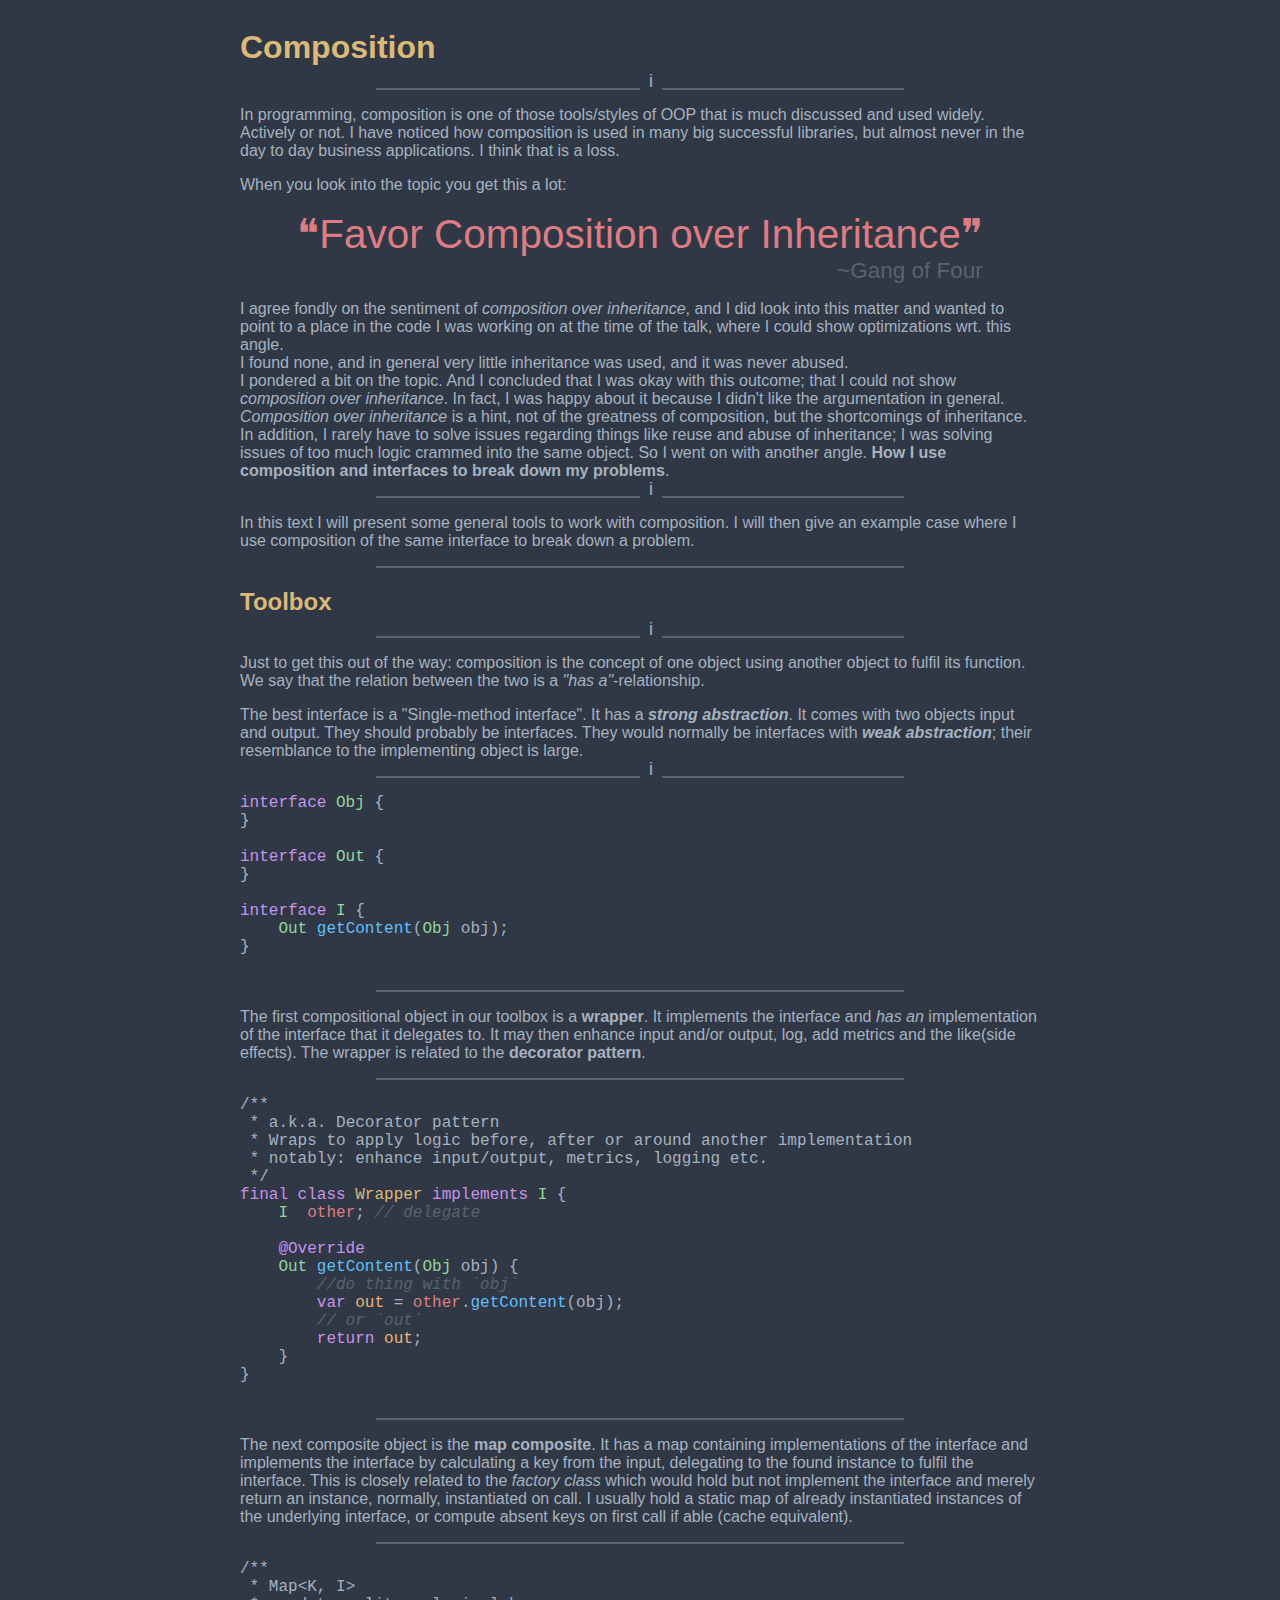
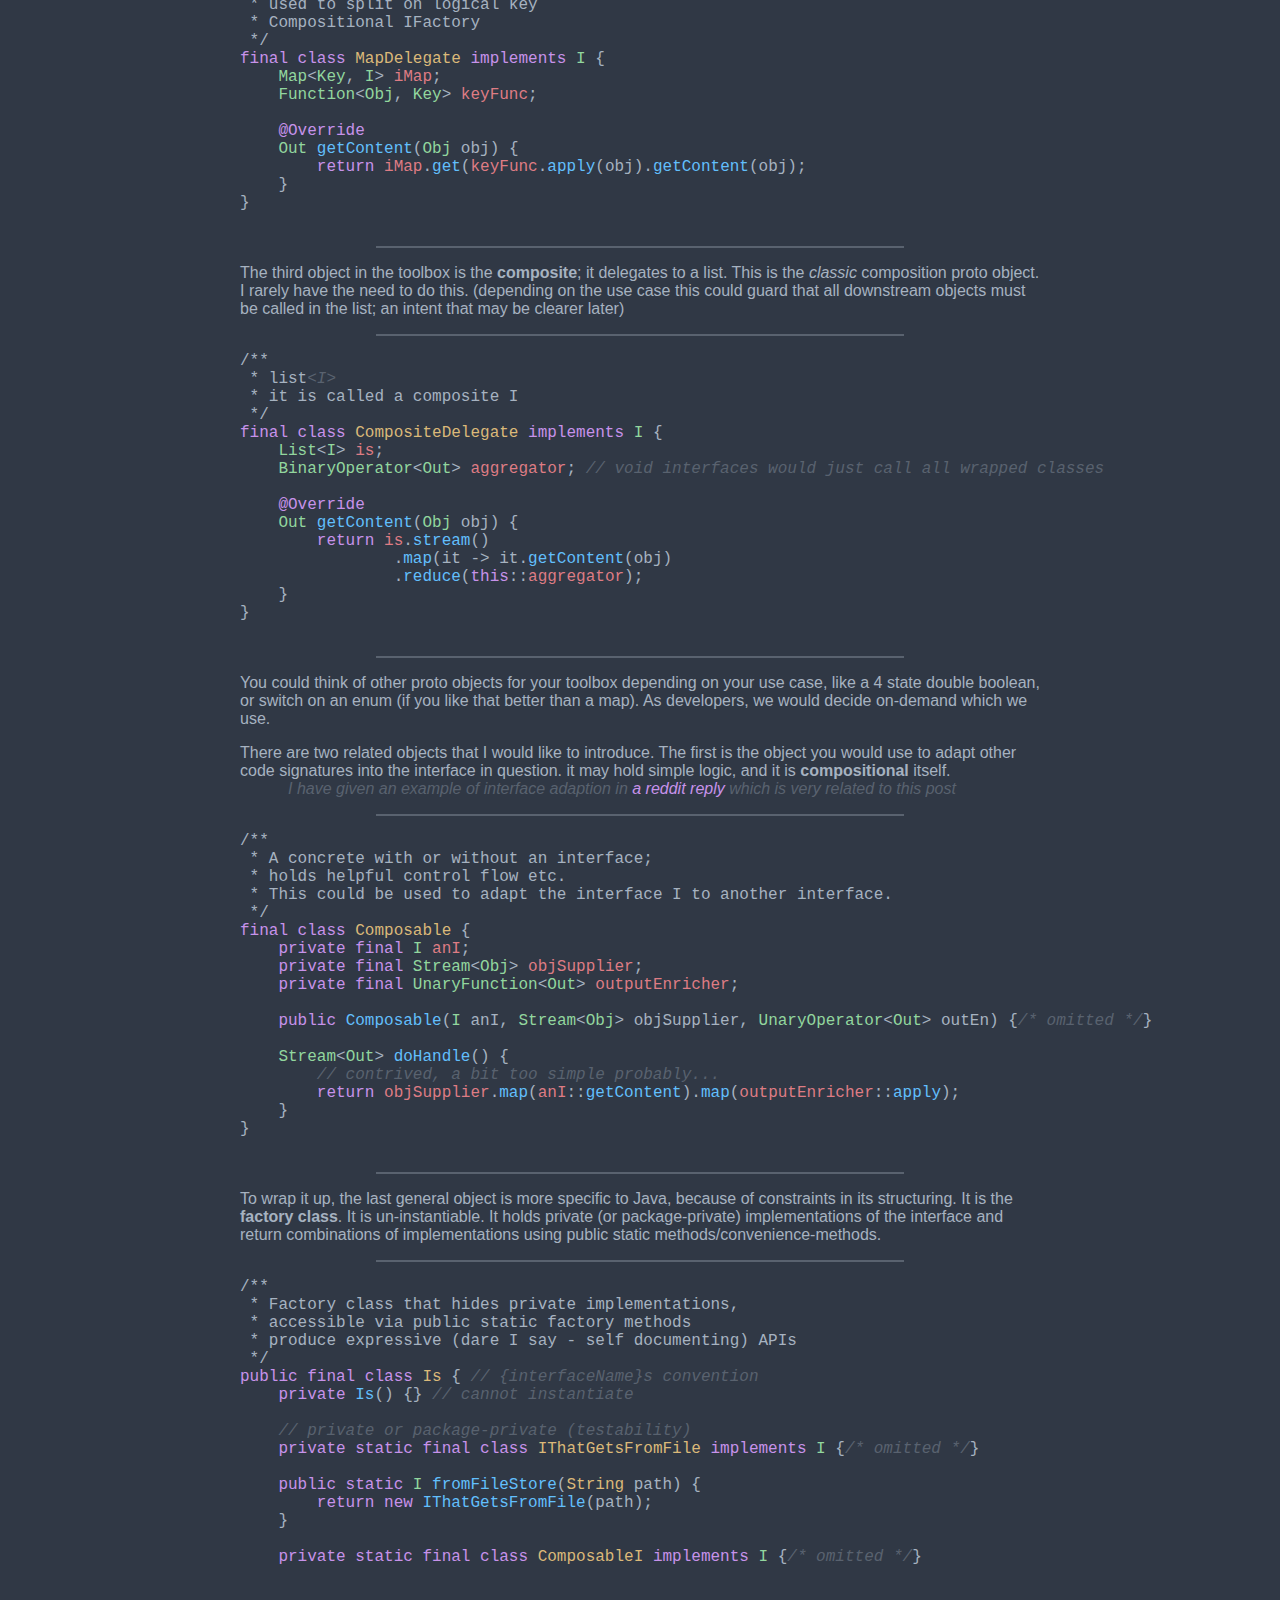
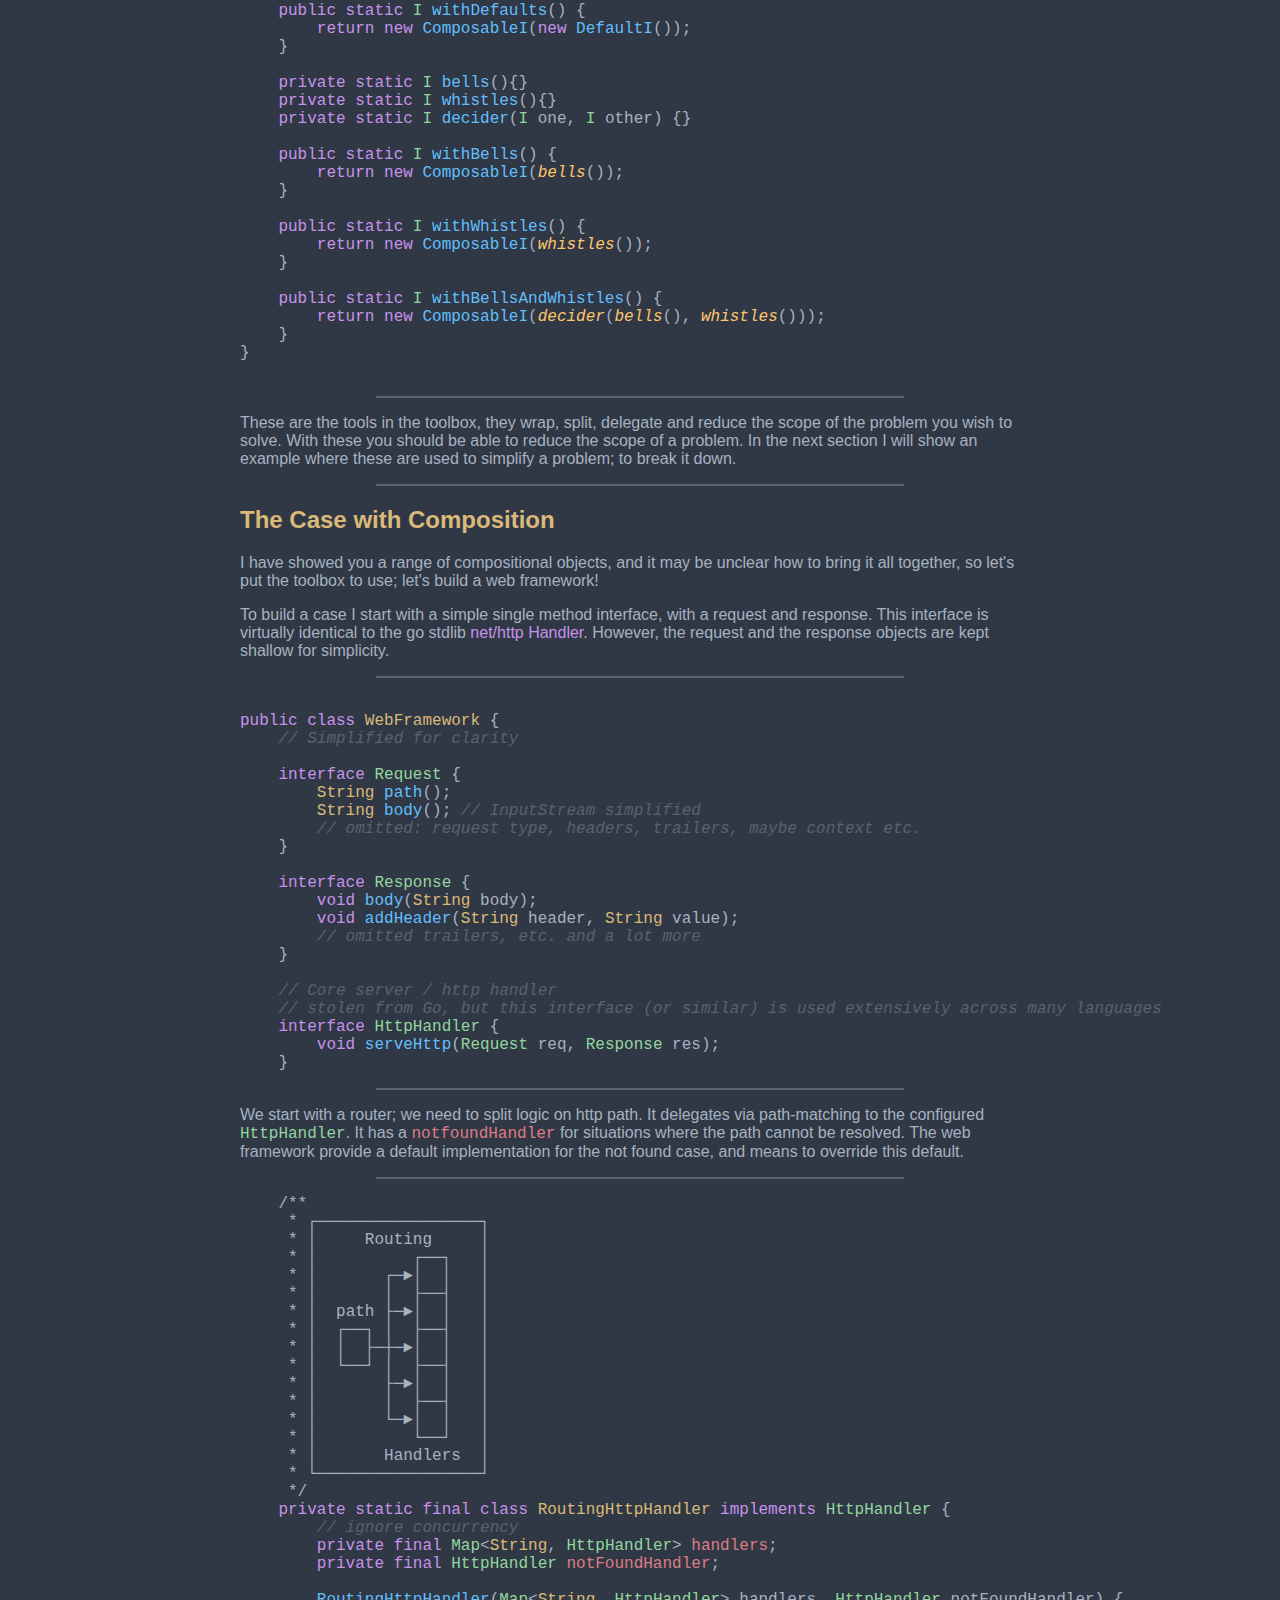
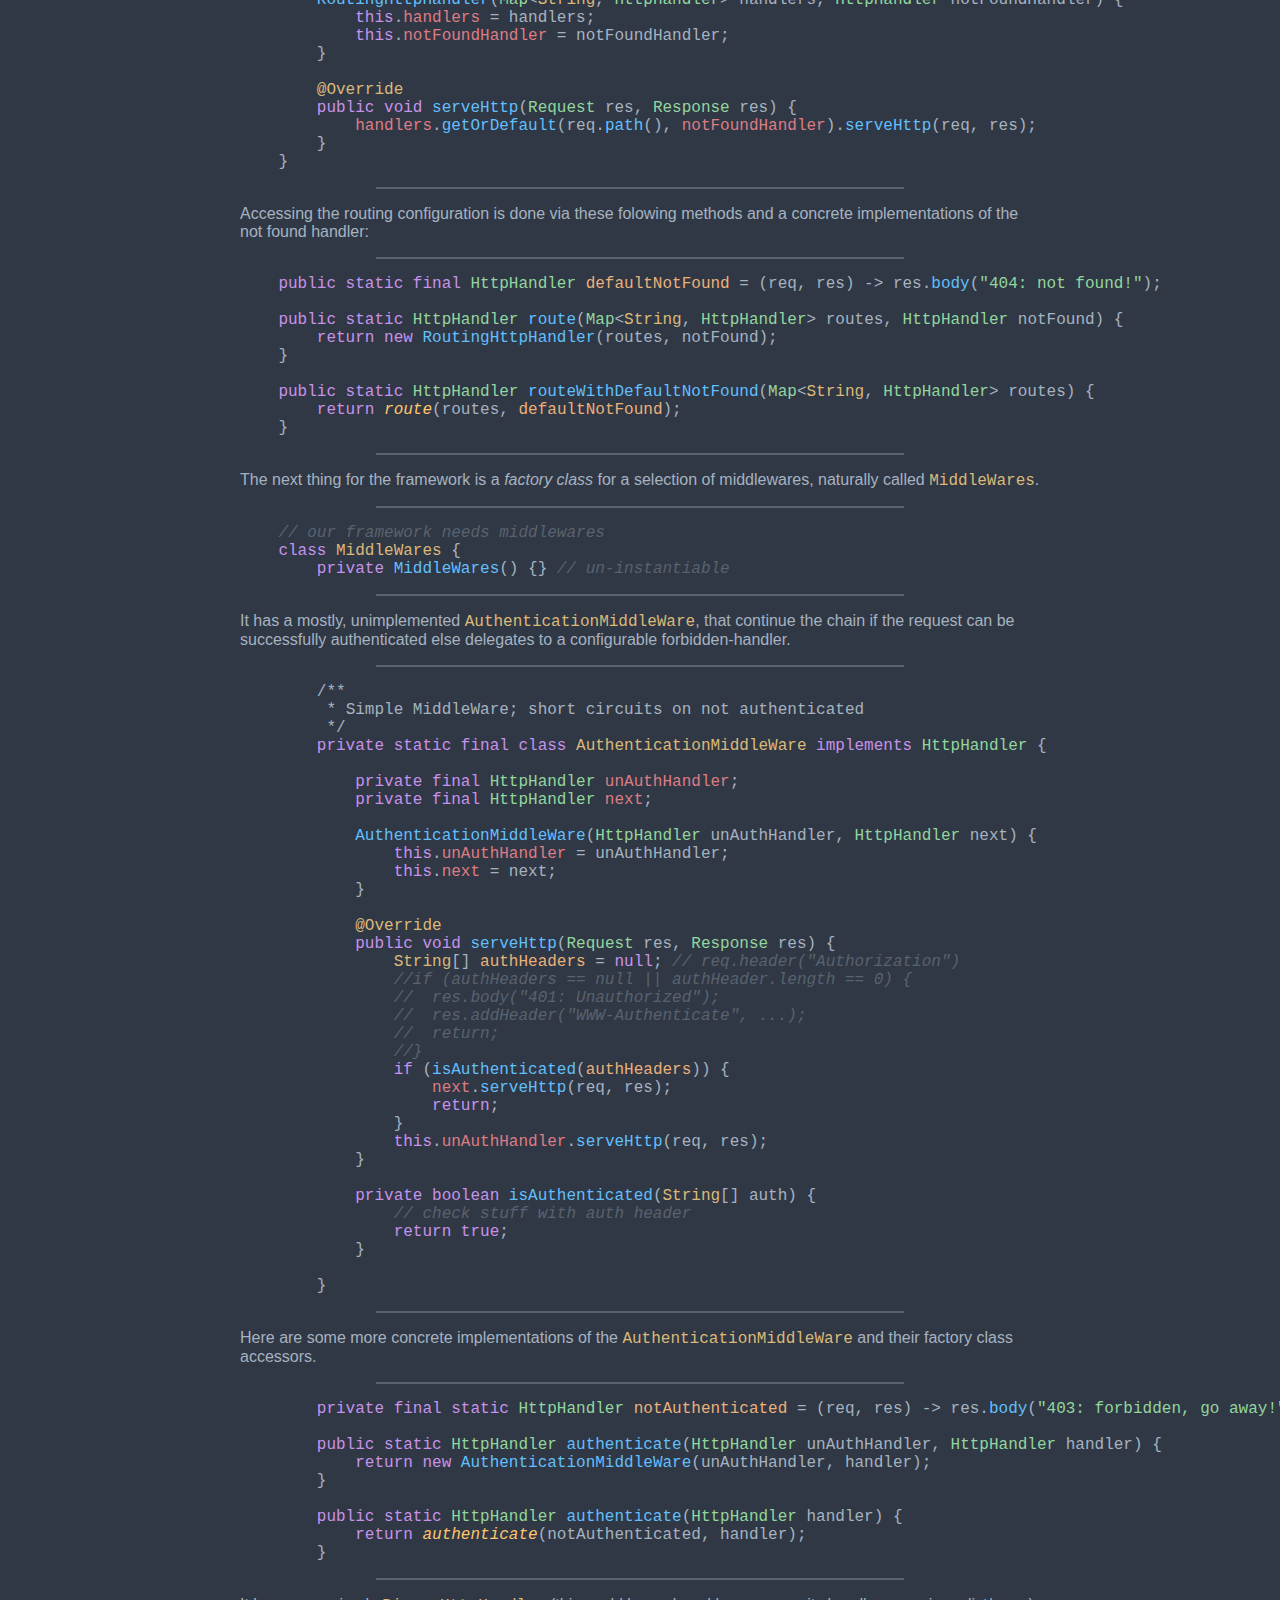
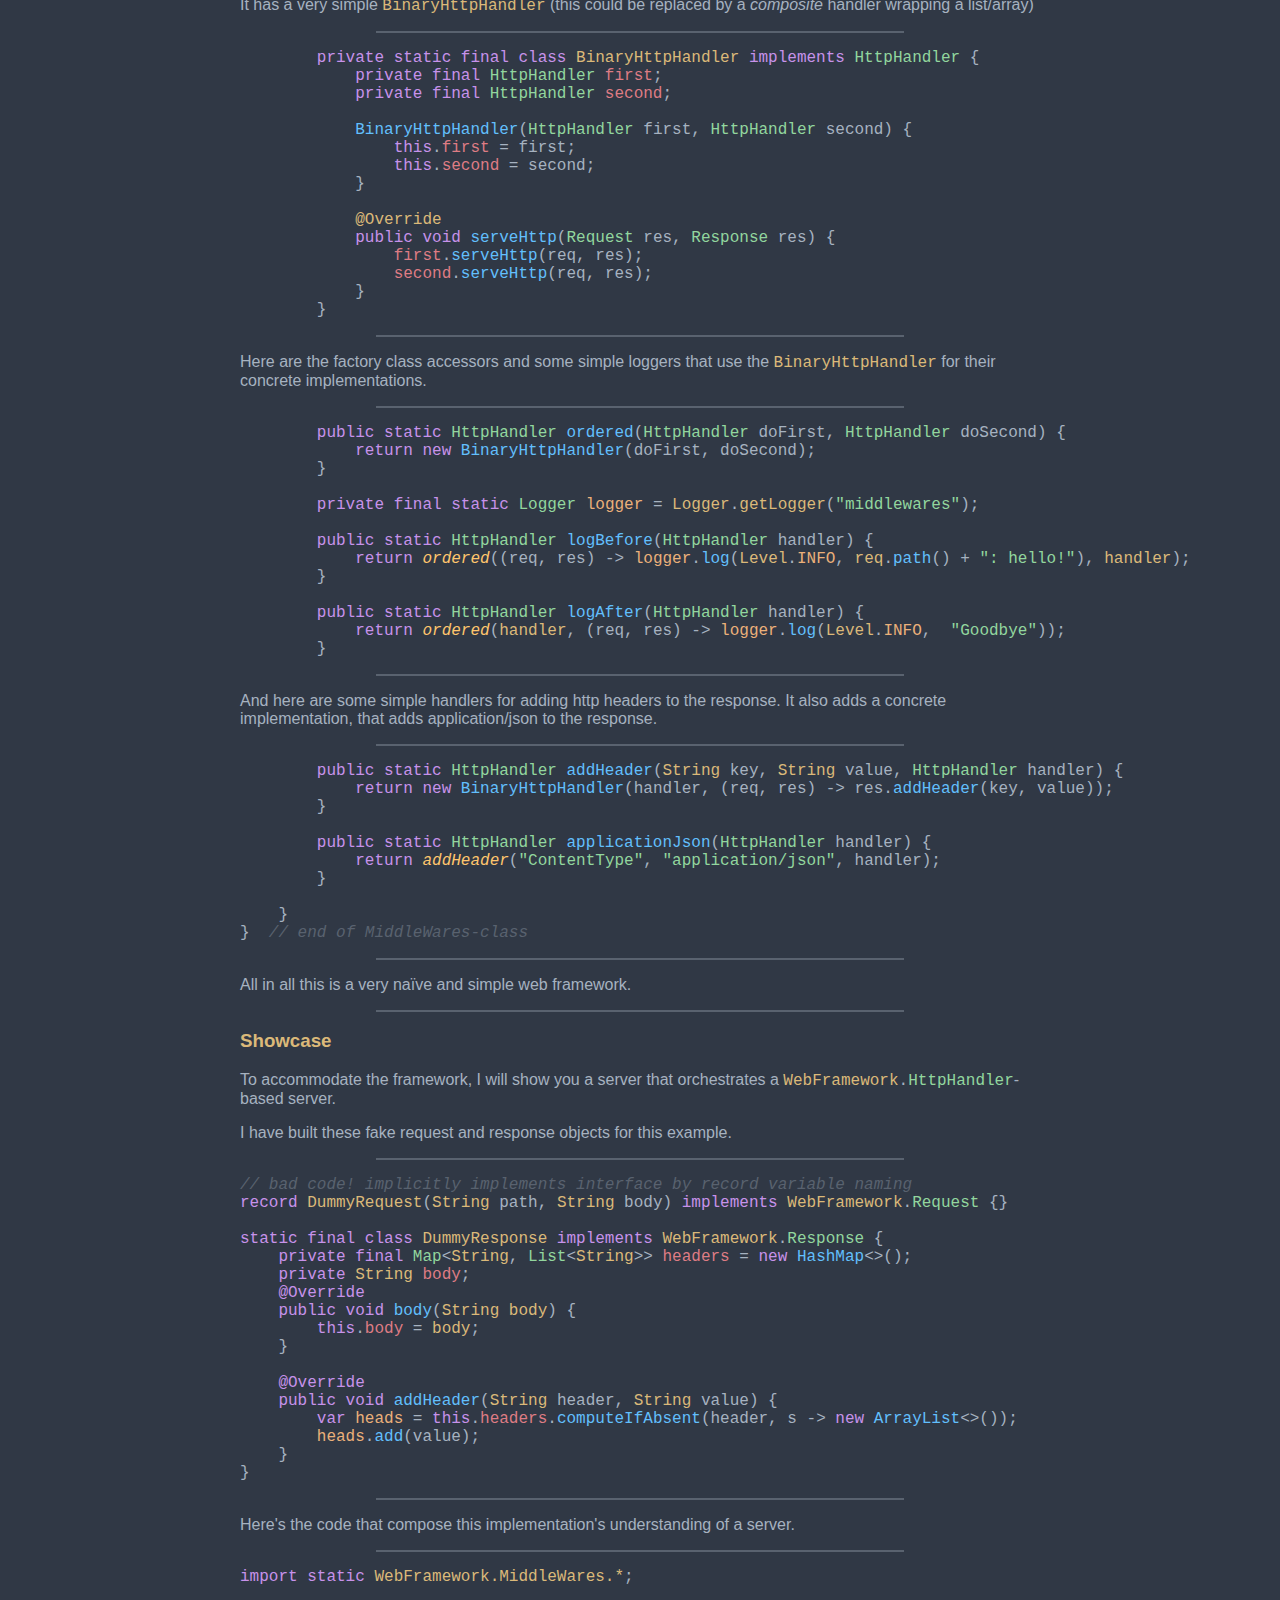
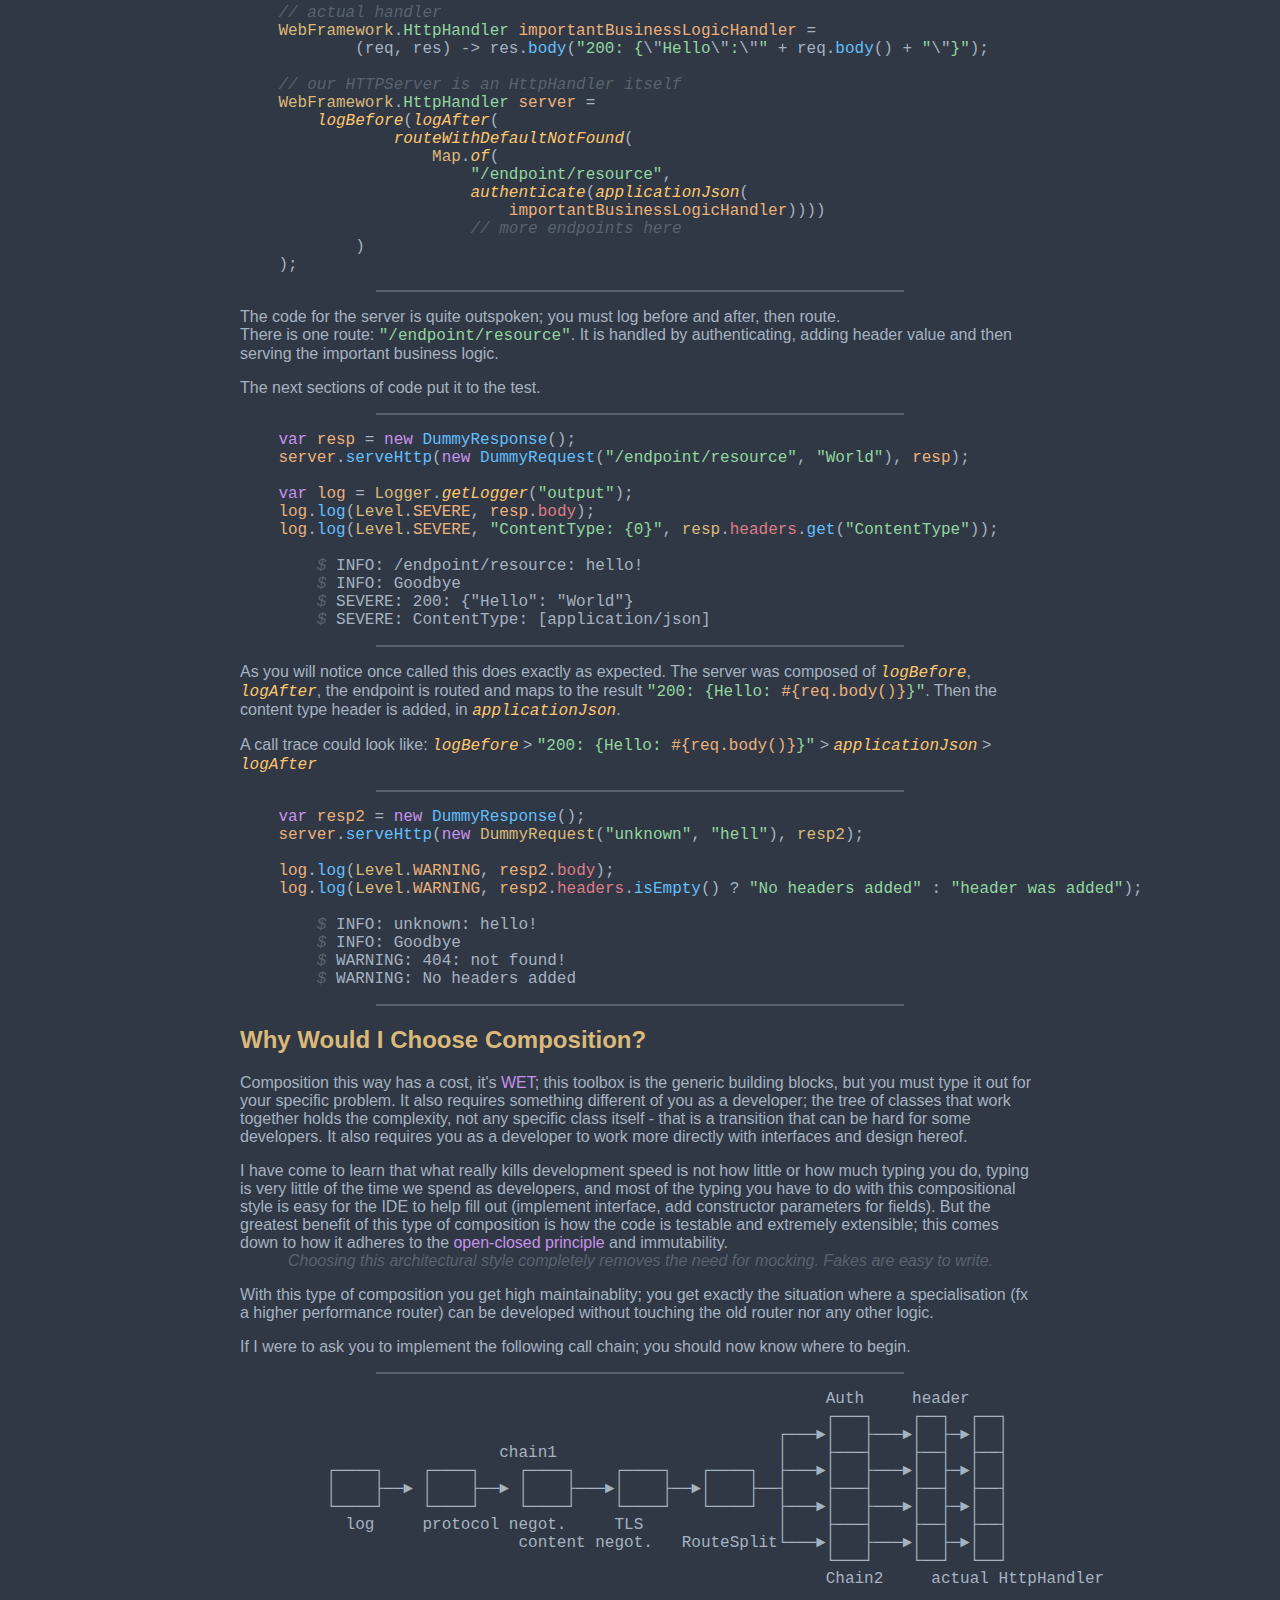
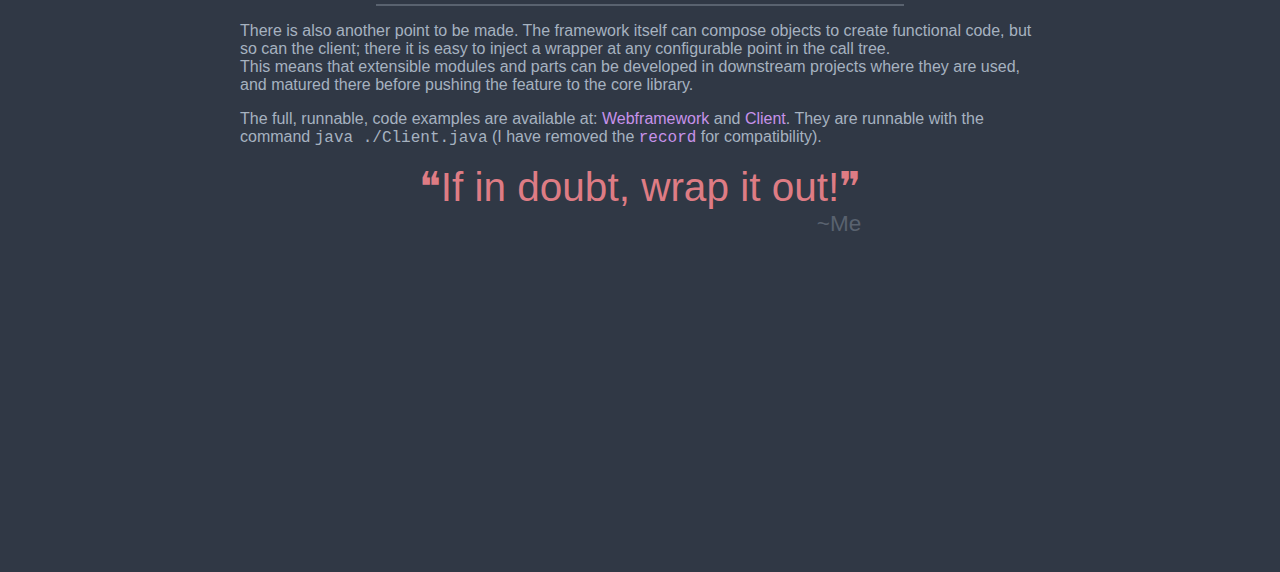
==== composition/index.html @ 66c1a2eb "relative text size" ====
<!DOCTYPE html>
<html lang="en">
<head>
<title>Composition</title>
<meta http-equiv="Content-Type" content="text/html; charset=utf-8">
<style>
    :root {
        --keyword: #c792ea;
        --class: #dbb979;
        --interface: #92d69e;
        --method: #62BFFC;
        --instance: #DE7C84;
        --final-static: #EBB07A;
        --static-method: #ffc66d;
        --comment: #59626f;
        --string: #92d69e;
        --background: #303845;
        --text-default-color: #a6b2c0;
    }
    * {
        color: var(--text-default-color);
        font-family: "Gill Sans MT", Calibri, sans-serif;
    }
    pre, pre > *, span.code, span.code > * {
        font-family: ui-monospace, monospace, "Courier New";
    }
    a {
        color: var(--keyword);
        text-decoration: none;
    }
    .keyword { color: var(--keyword) }
    .class { color: var(--class) }
    .interface { color: var(--interface) }
    .meth { color: var(--method) }
    .instance { color: var(--instance) }
    .final-static { color: var(--final-static) }
    .stat-meth { color: var(--static-method); font-style: italic }
    .comment { 
        color: var(--comment); 
        font-style: italic 
    }
    .string { color: var(--string) }
    body {
        background-color: var(--background);
        display: flex;
        flex-direction: column;
    }
    article {
        max-width: 100vw;
        align-self: center;
    }
    @media (min-device-width: 600px) {
        article {
            max-width: 50rem;
        }
    }
    hr {
        width: 66%;
        border: none;
        border-top: 2px solid var(--comment)
    }
    h1, h2, h3, h4 {
        color: var(--class);
    }
    .indent {
        margin-left: 3rem;
    }
    .quote {
        display: flex;
        flex-direction: column;
    }
    .quote > div {
        display: flex;
        flex-direction: column;
        align-self: center;
    }
    .quote > div > * {
        color: var(--instance);
        text-align: right;
    }
    .quote > div  > span:first-child {
        font-size: 4.5vh;
    }
    .quote > div > span:first-child:before {
        content: '❝';
    }
    .quote > div > span:first-child::after {
        content: "❞";
    }
    .quote > div > span:last-child:before { content: "~"}
    .quote > div > span:last-child {
        color: var(--comment);
        font-size: 2.5vh;
    }

    .toggletip {
        position: relative;
    }

    .toggletip > hr:after {
        content: "i";
        color: var(--text-default-color);
        background: var(--background);
        font-size: large;
        padding: 0 1vh;
        position: absolute;
        top: min(-1.4vh, -1.3vw);
    }
    .toggletip > hr {
        overflow: visible;
        text-align: center;
    }
    .toggletip > span {
        display: none;
        background-color: var(--text-default-color);
        font-size: max(2vh, 2vw);
        color: var(--background);
        border: 2px solid var(--background);
    }
    .toggletip > hr:focus + span,
    .toggletip > hr:hover + span {
        display: block;
        position: absolute;
    }


</style>
</head>
<body>

<article>

    <section>
        <h1>Composition</h1>
        <div class="toggletip">
            <hr>
            <span>This text is an adaptation of a 30min talk on the subject. <br>
                The topic can slightly advanced for junior developers.</span>
        </div>
        <p>
            In programming,  composition is one of those tools/styles of OOP that is much discussed and used widely. Actively or not. I have noticed how composition is used in many big successful libraries, but almost never in the day to day business applications. I think that is a loss.
        </p>
        <p>
            When you look into the topic you get this a lot:
        </p>
        <div class="quote">
            <div>
                <span>Favor Composition over Inheritance</span>
                <span>Gang of Four</span>
            </div>
        </div>

        <p>
            I agree fondly on the sentiment of <em>composition over inheritance</em>, and I did look into this matter and wanted to point to a place in the code I was working on at the time of the talk, where I could show optimizations wrt. this angle.
            <br>
            I found none, and in general very little inheritance was used, and it was never abused.
            <br>
            I pondered a bit on the topic. And I concluded that I was okay with this outcome; that I could not show <em>composition over inheritance</em>. In fact, I was happy about it because I didn't like the argumentation in general. <em>Composition over inheritance</em> is a hint, not of the greatness of composition, but the shortcomings of inheritance. In addition, I rarely have to solve issues regarding things like reuse and abuse of inheritance; I was solving issues of too much logic crammed into the same object. So I went on with another angle. <strong>How I use composition and interfaces to break down my problems</strong>.
        </p>
        <div class="toggletip">
            <hr>
            <span>
                I did observe a place where composition should have been used.
                <br>
                Fortunately the writers had done the second worst thing: copy-pasted code; second to inheritance
                <br>
                while harder to refactor it's easier to maintain.
            </span>
        </div>
        <p>
            In this text I will present some general tools to work with composition. I will then give an example case where I use composition of the same interface to break down a problem.
        </p>
    </section>
    <hr>
    <section>
        <h2>Toolbox</h2>
        <div class="toggletip">
            <hr>
            <span>You can glance through this section and come back to the concepts, for reference, later</span>
        </div>
        <p>
            Just to get this out of the way: composition is the concept of one object using another object to fulfil its function. We say that the relation between the two is a <em>"has a"</em>-relationship.
        </p>
        <p>
            The best interface is a "Single-method interface". It has a <strong><em>strong abstraction</em></strong>. It comes with two objects input and output. They should probably be interfaces. They would normally be interfaces with <strong><em>weak abstraction</em></strong>; their resemblance to the implementing object is large.
        </p>
    </section>
    <div class="toggletip">
        <hr>
        <span>
            This statement is especially true for Java as single method interfaces can be anonymously be implemented as any object that follow the correct signature.
            <br>
            In fact, the Go superpower; of interfaces being implemented once an object has its containing methods is exactly this - in Java only for single method interfaces.
            <br>
            ie. "My Code" implements "your" single-method interfaces without me knowing it!
        </span>
    </div>
    <section>
        <pre>
<span class="keyword">interface </span><span class="interface">Obj </span>{
}

<span class="keyword">interface </span><span class="interface">Out </span>{
}

<span class="keyword">interface </span><span class="interface">I </span>{
    <span class="interface">Out</span> <span class="meth">getContent</span>(<span class="interface">Obj</span> obj);
}
        </pre>
    </section>
    <hr>
    <section>
        <p>
            The first compositional object in our toolbox is a <strong>wrapper</strong>. It implements the interface and <em>has an</em> implementation of the interface that it delegates to. It may then enhance input and/or output, log, add metrics and the like(side effects). The wrapper is related to the <strong>decorator pattern</strong>.
        </p>
    </section>
    <hr>
    <section>
        <pre>
<span class="block-comment">/**</span>
 <span class="block-comment">* a.k.a. Decorator pattern</span>
 <span class="block-comment">* Wraps to apply logic before, after or around another implementation</span>
 <span class="block-comment">* notably: enhance input/output, metrics, logging etc.</span>
 <span class="block-comment">*/</span>
<span class="keyword">final class </span><span class="class">Wrapper </span><span class="keyword">implements </span><span class="interface">I </span>{
    <span class="interface">I </span> <span class="instance">other</span>; <span class="comment">// delegate </span>

    <span class="keyword">@Override</span>
    <span class="interface">Out</span> <span class="meth">getContent</span>(<span class="interface">Obj</span> obj) {
        <span class="comment">//do thing with `obj`</span>
        <span class="keyword">var</span> <span class="final-static">out</span> = <span class="instance">other</span>.<span class="meth">getContent</span>(obj);
        <span class="comment">// or `out`</span>
        <span class="keyword">return </span><span class="final-static">out</span>;
    }
}
        </pre>
    </section>
    <hr>
    <section>
        <p>
            The next composite object is the <strong>map composite</strong>. It has a map containing implementations of the interface and implements the interface by calculating a key from the input, delegating to the found instance to fulfil the interface. This is closely  related to the <em>factory class</em> which would hold but not implement the interface and merely return an instance, normally, instantiated on call. I usually hold a static map of already instantiated instances of the underlying interface, or compute absent keys on first call if able (cache equivalent).
        </p>
    </section>
    <hr>
    <section>
        <pre>
<span class="block-comment">/**</span>
 <span class="block-comment">* Map</span><span class="block-comment">&lt;K</span><span class="block-comment">, I&gt; </span>
 <span class="block-comment">* used to split on logical key</span>
 <span class="block-comment">* Compositional IFactory</span>
 <span class="block-comment">*/</span>
<span class="keyword">final class </span><span class="class">MapDelegate </span><span class="keyword">implements </span><span class="interface">I </span>{
    <span class="interface">Map</span>&lt;<span class="interface">Key</span>, <span class="interface">I</span>&gt; <span class="instance">iMap</span>;
    <span class="interface">Function</span>&lt;<span class="interface">Obj</span>, <span class="interface">Key</span>&gt; <span class="instance">keyFunc</span>;

    <span class="keyword">@Override</span>
    <span class="interface">Out</span><span class="meth"> getContent</span>(<span class="interface">Obj</span> obj) {
        <span class="keyword">return </span><span class="instance">iMap</span>.<span class="meth">get</span>(<span class="instance">keyFunc</span>.<span class="meth">apply</span>(obj).<span class="meth">getContent</span>(obj);
    }
}
        </pre>
    </section>
    <hr>
    <section>
        <p>
            The third object in the toolbox is the <strong>composite</strong>; it delegates to a list. This is the <em>classic</em> composition proto object. I rarely have the need to do this. (depending on the use case this could guard that all downstream objects must be called in the list; an intent that may be clearer later)
        </p>
    </section>
    <hr>
    <section>
        <pre>
<span class="block-comment">/**</span>
 <span class="block-comment">* list</span><span class="comment">&lt;I&gt;</span>
 <span class="block-comment">* it is called a composite I</span>
 <span class="block-comment">*/</span>
<span class="keyword">final class </span><span class="class">CompositeDelegate </span><span class="keyword">implements </span><span class="interface">I </span>{
    <span class="interface">List</span>&lt;<span class="interface">I</span>&gt; <span class="instance">is</span>;
    <span class="interface">BinaryOperator</span>&lt;<span class="interface">Out</span>&gt; <span class="instance">aggregator</span>; <span class="comment">// void interfaces would just call all wrapped classes</span>

    <span class="keyword">@Override</span>
    <span class="interface">Out </span><span class="meth">getContent</span>(<span class="interface">Obj</span> obj) {
        <span class="keyword">return </span><span class="instance">is</span>.<span class="meth">stream</span>()
                .<span class="meth">map</span>(it -&gt; it.<span class="meth">getContent</span>(obj)
                .<span class="meth">reduce</span>(<span class="keyword">this</span>::<span class="instance">aggregator</span>);
    }
}
        </pre>
    </section>
    <hr>
    <section>
        <p>
            You could think of other proto objects for your toolbox depending on your use case, like a 4 state double boolean, or switch on an enum (if you like that better than a map). As developers, we would decide on-demand which we use.
        </p>
        <p>
            There are two related objects that I would like to introduce. The first is the object you would use to adapt other code signatures into the interface in question. it may hold simple logic,  and it is <strong>compositional</strong> itself.
            <br>
            <span class="comment indent">I have given an example of interface adaption in <a href="https://www.reddit.com/r/golang/comments/wk5ge7/I_Don%E2%80%99t_Like_Go%E2%80%99s_Default_HTTP_Handlers/ijm3vlx/?context=3">a reddit reply</a> which is very related to this post</span>
        </p>
    </section>
    <hr>
    <section>
        <pre>
<span class="block-comment">/**</span>
 <span class="block-comment">* A concrete with or without an interface; </span>
 <span class="block-comment">* holds helpful control flow etc.</span>
 <span class="block-comment">* This could be used to adapt the interface I to another interface.</span>
 <span class="block-comment">*/</span>
<span class="keyword">final class </span><span class="class">Composable </span>{
    <span class="keyword">private final </span><span class="interface">I </span><span class="instance">anI</span>;
    <span class="keyword">private final </span><span class="interface">Stream</span>&lt;<span class="interface">Obj</span>&gt; <span class="instance">objSupplier</span>;
    <span class="keyword">private final </span><span class="interface">UnaryFunction</span>&lt;<span class="interface">Out</span>&gt; <span class="instance">outputEnricher</span>;

    <span class="keyword">public </span><span class="meth">Composable</span>(<span class="interface">I </span>anI, <span class="interface">Stream</span>&lt;<span class="interface">Obj</span>&gt; objSupplier, <span class="interface">UnaryOperator</span>&lt;<span class="interface">Out</span>&gt; outEn) {<span class="comment">/* omitted */</span>}

    <span class="interface">Stream</span>&lt;<span class="interface">Out</span>&gt; <span class="meth">doHandle</span>() {
        <span class="comment">// contrived, a bit too simple probably...</span>
        <span class="keyword">return </span><span class="instance">objSupplier</span>.<span class="meth">map</span>(<span class="instance">anI</span>::<span class="meth">getContent</span>).<span class="meth">map</span>(<span class="instance">outputEnricher</span>::<span class="meth">apply</span>);
    }
}
        </pre>
    </section>
    <hr>
    <section>
        <p>
            To wrap it up, the last general object is more specific to Java, because of constraints in its structuring. It is the <strong>factory class</strong>. It is un-instantiable. It holds private (or package-private) implementations of the interface and return combinations of implementations using public static methods/convenience-methods.
        </p>
    </section>
    <hr>
    <section>
    <pre>
<span class="block-comment">/**</span>
 <span class="block-comment">* Factory class that hides private implementations, </span>
 <span class="block-comment">* accessible via public static factory methods</span>
 <span class="block-comment">* produce expressive (dare I say - self documenting) APIs</span>
 <span class="block-comment">*/</span>
<span class="keyword">public final class </span><span class="class">Is </span>{ <span class="comment">// {interfaceName}s convention</span>
    <span class="keyword">private </span><span class="meth">Is</span>() {} <span class="comment">// cannot instantiate</span>

    <span class="comment">// private or package-private (testability)</span>
    <span class="keyword">private static final class </span><span class="class">IThatGetsFromFile </span><span class="keyword">implements </span><span class="interface">I </span>{<span class="comment">/* omitted */</span>}

    <span class="keyword">public static </span><span class="interface">I </span><span class="meth">fromFileStore</span>(<span class="class">String</span> path) {
        <span class="keyword">return new </span><span class="meth">IThatGetsFromFile</span>(path);
    }

    <span class="keyword">private static final class </span><span class="class">ComposableI </span><span class="keyword">implements </span><span class="interface">I </span>{<span class="comment">/* omitted */</span>}


    <span class="keyword">public static </span><span class="interface">I </span><span class="meth">withDefaults</span>() {
        <span class="keyword">return new </span><span class="meth">ComposableI</span>(<span class="keyword">new </span><span class="meth">DefaultI</span>());
    }

    <span class="keyword">private static </span><span class="interface">I </span><span class="meth">bells</span>(){}
    <span class="keyword">private static </span><span class="interface">I </span><span class="meth">whistles</span>(){}
    <span class="keyword">private static </span><span class="interface">I </span><span class="meth">decider</span>(<span class="interface">I </span>one, <span class="interface">I </span>other) {}

    <span class="keyword">public static </span><span class="interface">I </span><span class="meth">withBells</span>() {
        <span class="keyword">return new </span><span class="meth">ComposableI</span>(<span class="stat-meth">bells</span>());
    }

    <span class="keyword">public static </span><span class="interface">I </span><span class="meth">withWhistles</span>() {
        <span class="keyword">return new </span><span class="meth">ComposableI</span>(<span class="stat-meth">whistles</span>());
    }

    <span class="keyword">public static </span><span class="interface">I </span><span class="meth">withBellsAndWhistles</span>() {
        <span class="keyword">return new </span><span class="meth">ComposableI</span>(<span class="stat-meth">decider</span>(<span class="stat-meth">bells</span>(), <span class="stat-meth">whistles</span>()));
    }
}
    </pre>
    </section>
    <hr>


    <section>
        <p>
            These are the tools in the toolbox, they wrap, split, delegate and reduce the scope of the problem you wish to solve.
            With these you should be able to reduce the scope of a problem. In the next section I will show an example where these are used to simplify a problem; to break it down.
        </p>
    </section>
    <hr>
    <section>
        <h2>The Case with Composition</h2>
        <p>
            I have showed you a range of compositional objects, and it may be unclear how to bring it all together, so let's put the toolbox to use; let's build a web framework!
        </p>

        <p>
            To build a case I start with a simple single method interface, with a request and response. This interface is virtually identical to the go stdlib
            <a href="https://pkg.go.dev/net/http#Handler">net/http Handler</a>. However, the request and the response objects are kept shallow for simplicity.
        </p>
    </section>
    <hr>

    <section>
    <pre>

<span class="keyword">public class </span><span class="class">WebFramework </span>{
    <span class="comment">// Simplified for clarity</span>

    <span class="keyword">interface </span><span class="interface">Request </span>{
        <span class="class">String </span><span class="meth">path</span>();
        <span class="class">String </span><span class="meth">body</span>(); <span class="comment">// InputStream simplified</span>
        <span class="comment">// omitted: request type, headers, trailers, maybe context etc.</span>
    }

    <span class="keyword">interface </span><span class="interface">Response </span>{
        <span class="keyword">void </span><span class="meth">body</span>(<span class="class">String </span>body);
        <span class="keyword">void </span><span class="meth">addHeader</span>(<span class="class">String </span>header, <span class="class">String </span>value);
        <span class="comment">// omitted trailers, etc. and a lot more</span>
    }

    <span class="comment">// Core server / http handler</span>
    <span class="comment">// stolen from Go, but this interface (or similar) is used extensively across many languages</span>
    <span class="keyword">interface </span><span class="interface">HttpHandler </span>{
        <span class="keyword">void </span><span class="meth">serveHttp</span>(<span class="interface">Request </span>req, <span class="interface">Response </span>res);
    }
</pre>
    </section>
    <hr>
    <section>
        <p>We start with a router; we need to split logic on http path. It delegates via path-matching to the configured <span class="code interface">HttpHandler</span>. It has a <span class="code instance">notfoundHandler</span> for situations where the path cannot be resolved. The web framework provide a default implementation for the not found case, and means to override this default. </p>
    </section>
    <hr>
    <section>
<pre>
    <span class="block-comment">/**</span>
     <span class="block-comment">* ┌─────────────────┐</span>
     <span class="block-comment">* │     Routing     │</span>
     <span class="block-comment">* │          ┌──┐   │</span>
     <span class="block-comment">* │       ┌─►│  │   │</span>
     <span class="block-comment">* │       │  ├──┤   │</span>
     <span class="block-comment">* │  path ├─►│  │   │</span>
     <span class="block-comment">* │  ┌──┐ │  ├──┤   │</span>
     <span class="block-comment">* │  │  ├─┼─►│  │   │</span>
     <span class="block-comment">* │  └──┘ │  ├──┤   │</span>
     <span class="block-comment">* │       ├─►│  │   │</span>
     <span class="block-comment">* │       │  ├──┤   │</span>
     <span class="block-comment">* │       └─►│  │   │</span>
     <span class="block-comment">* │          └──┘   │</span>
     <span class="block-comment">* │       Handlers  │</span>
     <span class="block-comment">* └─────────────────┘</span>
     <span class="block-comment">*/</span>
    <span class="keyword">private static final class </span><span class="class">RoutingHttpHandler </span><span class="keyword">implements </span><span class="interface">HttpHandler </span>{
        <span class="comment">// ignore concurrency</span>
        <span class="keyword">private final </span><span class="interface">Map</span>&lt;<span class="class">String</span>, <span class="interface">HttpHandler</span>&gt; <span class="instance">handlers</span>;
        <span class="keyword">private final </span><span class="interface">HttpHandler </span><span class="instance">notFoundHandler</span>;

        <span class="meth">RoutingHttpHandler</span>(<span class="interface">Map</span>&lt;<span class="class">String</span>, <span class="interface">HttpHandler</span>&gt; handlers, <span class="interface">HttpHandler</span> notFoundHandler) {
            <span class="keyword">this</span>.<span class="instance">handlers </span>= handlers;
            <span class="keyword">this</span>.<span class="instance">notFoundHandler </span>= notFoundHandler;
        }

        <span class="class">@Override</span>
        <span class="keyword">public void </span><span class="meth">serveHttp</span>(<span class="interface">Request</span> res, <span class="interface">Response</span> res) {
            <span class="instance">handlers</span>.<span class="meth">getOrDefault</span>(req.<span class="meth">path</span>(), <span class="instance">notFoundHandler</span>).<span class="meth">serveHttp</span>(req, res);
        }
    }
</pre>
    </section>
    <hr>
    <section>
        <p>
            Accessing the routing configuration is done via these folowing methods and a concrete implementations of the not found handler:
        </p>
    </section>
    <hr>
    <section>
<pre>
    <span class="keyword">public static final </span><span class="interface">HttpHandler </span><span class="final-static">defaultNotFound </span>= (req, res) -&gt; res.<span class="meth">body</span>(<span class="string">&quot;404: not found!&quot;</span>);

    <span class="keyword">public static </span><span class="interface">HttpHandler </span><span class="meth">route</span>(<span class="interface">Map</span>&lt;<span class="class">String</span>, <span class="interface">HttpHandler</span>&gt; routes, <span class="interface">HttpHandler</span> notFound) {
        <span class="keyword">return new </span><span class="meth">RoutingHttpHandler</span>(routes, notFound);
    }

    <span class="keyword">public static </span><span class="interface">HttpHandler </span><span class="meth">routeWithDefaultNotFound</span>(<span class="interface">Map</span>&lt;<span class="class">String</span>, <span class="interface">HttpHandler</span>&gt; routes) {
        <span class="keyword">return </span><span class="stat-meth">route</span>(routes, <span class="final-static">defaultNotFound</span>);
    }
</pre>
    </section>
    <hr>
    <section>
        <p>
            The next thing for the framework is a <em>factory class</em> for a selection of middlewares, naturally called <span class="code class">MiddleWares</span>.
        </p>
    </section>
    <hr>
    <section>
<pre>
    <span class="comment">// our framework needs middlewares</span>
    <span class="keyword">class </span><span class="class">MiddleWares </span>{
        <span class="keyword">private </span><span class="meth">MiddleWares</span>() {} <span class="comment">// un-instantiable</span>
</pre>
    </section>
    <hr>
    <section>
        <p>
            It has a mostly, unimplemented <span class="code class">AuthenticationMiddleWare</span>, that continue the chain if the request can be successfully authenticated else delegates to a configurable forbidden-handler.
        </p>
    </section>
    <hr>
    <section>
<pre>
        <span class="block-comment">/**</span>
         <span class="block-comment">* Simple MiddleWare; short circuits on not authenticated</span>
         <span class="block-comment">*/</span>
        <span class="keyword">private static final class </span><span class="class">AuthenticationMiddleWare </span><span class="keyword">implements </span><span class="interface">HttpHandler </span>{

            <span class="keyword">private final </span><span class="interface">HttpHandler </span><span class="instance">unAuthHandler</span>;
            <span class="keyword">private final </span><span class="interface">HttpHandler </span><span class="instance">next</span>;

            <span class="meth">AuthenticationMiddleWare</span>(<span class="interface">HttpHandler</span> unAuthHandler, <span class="interface">HttpHandler</span> next) {
                <span class="keyword">this</span>.<span class="instance">unAuthHandler </span>= unAuthHandler;
                <span class="keyword">this</span>.<span class="instance">next </span>= next;
            }

            <span class="class">@Override</span>
            <span class="keyword">public void </span><span class="meth">serveHttp</span>(<span class="interface">Request</span> res, <span class="interface">Response</span> res) {
                <span class="class">String</span>[] <span class="final-static">authHeaders </span>= <span class="keyword">null</span>; <span class="comment">// req.header(&quot;Authorization&quot;)</span>
                <span class="comment">//if (authHeaders == null || authHeader.length == 0) {</span>
                <span class="comment">//  res.body(&quot;401: Unauthorized&quot;);</span>
                <span class="comment">//  res.addHeader(&quot;WWW-Authenticate&quot;, ...);</span>
                <span class="comment">//  return;</span>
                <span class="comment">//}</span>
                <span class="keyword">if </span>(<span class="meth">isAuthenticated</span>(<span class="final-static">authHeaders</span>)) {
                    <span class="instance">next</span>.<span class="meth">serveHttp</span>(req, res);
                    <span class="keyword">return</span>;
                }
                <span class="keyword">this</span>.<span class="instance">unAuthHandler</span>.<span class="meth">serveHttp</span>(req, res);
            }

            <span class="keyword">private boolean </span><span class="meth">isAuthenticated</span>(<span class="class">String</span>[] auth) {
                <span class="comment">// check stuff with auth header</span>
                <span class="keyword">return true</span>;
            }
    
        }
</pre>
    </section>
    <hr>
    <section>
        <p>
            Here are some more concrete implementations of the <span class="code class">AuthenticationMiddleWare</span> and their factory class accessors.
        </p>
    </section>
    <hr>
    <section>
<pre>
        <span class="keyword">private final static </span><span class="interface">HttpHandler </span><span class="final-static">notAuthenticated </span>= (req, res) -&gt; res.<span class="meth">body</span>(<span class="string">&quot;403: forbidden, go away!&quot;</span>);

        <span class="keyword">public static </span><span class="interface">HttpHandler </span><span class="meth">authenticate</span>(<span class="interface">HttpHandler </span>unAuthHandler, <span class="interface">HttpHandler </span>handler) {
            <span class="keyword">return new </span><span class="meth">AuthenticationMiddleWare</span>(unAuthHandler, handler);
        }

        <span class="keyword">public static </span><span class="interface">HttpHandler </span><span class="meth">authenticate</span>(<span class="interface">HttpHandler </span>handler) {
            <span class="keyword">return </span><span class="stat-meth">authenticate</span>(notAuthenticated, handler);
        }
</pre>
    </section>
    <hr>
    <section>
        <p>
            It has a very simple <span class="code class">BinaryHttpHandler</span> (this could be replaced by a <em>composite</em> handler wrapping a list/array)
        </p>
    </section>
    <hr>
    <section>
<pre>
        <span class="keyword">private static final class </span><span class="class">BinaryHttpHandler </span><span class="keyword">implements </span><span class="interface">HttpHandler </span>{
            <span class="keyword">private final </span><span class="interface">HttpHandler </span><span class="instance">first</span>;
            <span class="keyword">private final </span><span class="interface">HttpHandler </span><span class="instance">second</span>;

            <span class="meth">BinaryHttpHandler</span>(<span class="interface">HttpHandler </span>first, <span class="interface">HttpHandler </span>second) {
                <span class="keyword">this</span>.<span class="instance">first </span>= first;
                <span class="keyword">this</span>.<span class="instance">second </span>= second;
            }

            <span class="class">@Override</span>
            <span class="keyword">public void </span><span class="meth">serveHttp</span>(<span class="interface">Request</span> res, <span class="interface">Response</span> res) {
                <span class="instance">first</span>.<span class="meth">serveHttp</span>(req, res);
                <span class="instance">second</span>.<span class="meth">serveHttp</span>(req, res);
            }
        }
</pre>
    </section>
    <hr>
    <section>
        <p>
            Here are the factory class accessors and some simple loggers that use the <span class="code class">BinaryHttpHandler</span> for their concrete implementations.
        </p>
    </section>
    <hr>
    <section>
<pre>
        <span class="keyword">public static </span><span class="interface">HttpHandler </span><span class="meth">ordered</span>(<span class="interface">HttpHandler</span> doFirst, <span class="interface">HttpHandler</span> doSecond) {
            <span class="keyword">return new </span><span class="meth">BinaryHttpHandler</span>(doFirst, doSecond);
        }

        <span class="keyword">private final static </span><span class="interface">Logger </span><span class="final-static">logger </span>= <span class="class">Logger</span>.<span class="class">getLogger</span>(<span class="string">&quot;middlewares&quot;</span>);

        <span class="keyword">public static </span><span class="interface">HttpHandler </span><span class="meth">logBefore</span>(<span class="interface">HttpHandler </span>handler) {
            <span class="keyword">return </span><span class="stat-meth">ordered</span>((req, res) -&gt; <span class="final-static">logger</span>.<span class="meth">log</span>(<span class="class">Level</span>.<span class="final-static">INFO</span>, <span class="class">req</span>.<span class="meth">path</span>() + <span class="string">&quot;: hello!&quot;</span>), <span class="class">handler</span>);
        }

        <span class="keyword">public static </span><span class="interface">HttpHandler </span><span class="meth">logAfter</span>(<span class="interface">HttpHandler </span>handler) {
            <span class="keyword">return </span><span class="stat-meth">ordered</span>(<span class="class">handler</span>, (req, res) -&gt; <span class="final-static">logger</span>.<span class="meth">log</span>(<span class="class">Level</span>.<span class="final-static">INFO</span>,  <span class="string">&quot;Goodbye&quot;</span>));
        }
</pre>
    </section>
    <hr>
    <section>
        <p> And here are some simple handlers for adding http headers to the response. It also adds a concrete implementation, that adds application/json to the response.</p>
    </section>
    <hr>
    <section>
<pre>
        <span class="keyword">public static </span><span class="interface">HttpHandler </span><span class="meth">addHeader</span>(<span class="class">String</span> key, <span class="class">String</span> value, <span class="interface">HttpHandler </span>handler) {
            <span class="keyword">return new </span><span class="meth">BinaryHttpHandler</span>(handler, (req, res) -&gt; res.<span class="meth">addHeader</span>(key, value));
        }

        <span class="keyword">public static </span><span class="interface">HttpHandler </span><span class="meth">applicationJson</span>(<span class="interface">HttpHandler </span>handler) {
            <span class="keyword">return </span><span class="stat-meth">addHeader</span>(<span class="string">&quot;ContentType&quot;</span>, <span class="string">&quot;application/json&quot;</span>, handler);
        }

    }
}  <span class="comment">// end of MiddleWares-class</span>
</pre>
    </section>
    <hr>
    <section>
        <p>All in all this is a very naïve and simple web framework.</p>
    </section>
    <hr>
    <section>
        <h3>Showcase</h3>
        <p>
            To accommodate the framework, I will show you a server that orchestrates a <span class="code"><span class="class">WebFramework</span>.<span class="interface">HttpHandler</span></span>-based server.
        </p>
        <p>
            I have built these fake request and response objects for this example.
        </p>
    </section>
    <hr>
    <section>
<pre>
<span class="comment">// bad code! implicitly implements interface by record variable naming</span>
<span class="keyword">record</span><span class="class"> DummyRequest</span>(<span class="class">String</span> path, <span class="class">String</span> body) <span class="keyword">implements </span><span class="class">WebFramework</span>.<span class="interface">Request </span>{}

<span class="keyword">static final class </span><span class="class">DummyResponse </span><span class="keyword">implements </span><span class="class">WebFramework</span>.<span class="interface">Response </span>{
    <span class="keyword">private final </span><span class="interface">Map</span>&lt;<span class="class">String</span>, <span class="interface">List</span>&lt;<span class="class">String</span>&gt;&gt; <span class="instance">headers </span>= <span class="keyword">new </span><span class="meth">HashMap</span>&lt;&gt;();
    <span class="keyword">private </span><span class="class">String </span><span class="instance">body</span>;
    <span class="keyword">@Override</span>
    <span class="keyword">public void </span><span class="meth">body</span>(<span class="class">String body</span>) {
        <span class="keyword">this</span>.<span class="instance">body </span>= <span class="class">body</span>;
    }

    <span class="keyword">@Override</span>
    <span class="keyword">public void </span><span class="meth">addHeader</span>(<span class="class">String </span>header, <span class="class">String </span>value) {
        <span class="keyword">var </span><span class="final-static">heads </span>= <span class="keyword">this</span>.<span class="instance">headers</span>.<span class="meth">computeIfAbsent</span>(header, s -&gt; <span class="keyword">new </span><span class="meth">ArrayList</span>&lt;&gt;());
        <span class="final-static">heads</span>.<span class="meth">add</span>(value);
    }
}
</pre>
    </section>
    <hr>
    <section>
        <p>
            Here's the code that compose this implementation's understanding of a server.
        </p>
    </section>
    <hr>
    <section>
<pre>
<span class="keyword">import static </span><span class="class">WebFramework.MiddleWares.*</span>;

    <span class="comment">// actual handler</span>
    <span class="class">WebFramework</span>.<span class="interface">HttpHandler</span><span class="final-static"> importantBusinessLogicHandler </span>=
            (req, res) -&gt; res.<span class="meth">body</span>(<span class="string">&quot;200: {</span>\&quot;<span class="string">Hello</span>\&quot;<span class="string">:</span>\&quot;<span class="string">&quot; </span>+ req.<span class="meth">body</span>() + <span class="string">&quot;</span>\&quot;<span class="string">}&quot;</span>);

    <span class="comment">// our HTTPServer is an HttpHandler itself</span>
    <span class="class">WebFramework</span>.<span class="interface">HttpHandler</span><span class="final-static"> server </span>=
        <span class="stat-meth">logBefore</span>(<span class="stat-meth">logAfter</span>(
                <span class="stat-meth">routeWithDefaultNotFound</span>(
                    <span class="class">Map</span>.<span class="stat-meth">of</span>(
                        <span class="string">&quot;/endpoint/resource&quot;</span>,
                        <span class="stat-meth">authenticate</span>(<span class="stat-meth">applicationJson</span>(
                            <span class="final-static">importantBusinessLogicHandler</span>))))
                        <span class="comment">// more endpoints here</span>
            )
    );
</pre>
    </section>
    <hr>
    <section>
        <p>
            The code for the server is quite outspoken; you must log before and after, then route.
            <br>
            There is one route: <span class="code string">"/endpoint/resource"</span>. It is handled by authenticating, adding header value and then serving the important business logic.
        </p>
        <p>
            The next sections of code put it to the test.
        </p>
    </section>
    <hr>
    <section>
<pre>
    <span class="keyword">var </span><span class="final-static">resp </span>= <span class="keyword">new </span><span class="meth">DummyResponse</span>();
    <span class="final-static">server</span>.<span class="meth">serveHttp</span>(<span class="keyword">new </span><span class="meth">DummyRequest</span>(<span class="string">&quot;/endpoint/resource&quot;</span>, <span class="string">&quot;World&quot;</span>), <span class="final-static">resp</span>);

    <span class="keyword">var </span><span class="final-static">log </span>= <span class="class">Logger</span>.<span class="stat-meth">getLogger</span>(<span class="string">&quot;output&quot;</span>);
    <span class="final-static">log</span>.<span class="meth">log</span>(<span class="class">Level</span>.<span class="final-static">SEVERE</span>, <span class="final-static">resp</span>.<span class="instance">body</span>);
    <span class="final-static">log</span>.<span class="meth">log</span>(<span class="class">Level</span>.<span class="final-static">SEVERE</span>, <span class="string">&quot;ContentType: {0}&quot;</span>, <span class="class">resp</span>.<span class="instance">headers</span>.<span class="meth">get</span>(<span class="string">&quot;ContentType&quot;</span>));

        <span class="comment">$</span> INFO: /endpoint/resource: hello!
        <span class="comment">$</span> INFO: Goodbye
        <span class="comment">$</span> SEVERE: 200: {"Hello": "World"}
        <span class="comment">$</span> SEVERE: ContentType: [application/json]
</pre>
    </section>
    <hr>
    <section>
        <p>
            As you will notice once called this does exactly as expected. The server was composed of <span class="code stat-meth">logBefore</span>, <span class="code stat-meth">logAfter</span>,
            the endpoint is routed and maps to the result <span class="code string">"200: {Hello: <span class="final-static">#{req.body()}</span>}"</span>. Then the content type header is added, in <span class="code stat-meth">applicationJson</span>.
        </p>
        <p>
            A call trace could look like: <span class="code stat-meth">logBefore</span> > <span class="code string">"200: {Hello: <span class="final-static">#{req.body()}</span>}"</span> > <span class="code stat-meth">applicationJson</span> > <span class="code stat-meth">logAfter</span>
        </p>
    </section>
    <hr>
    <section>
<pre>
    <span class="keyword">var </span><span class="final-static">resp2 </span>= <span class="keyword">new </span><span class="meth">DummyResponse</span>();
    <span class="final-static">server</span>.<span class="meth">serveHttp</span>(<span class="keyword">new </span><span class="class">DummyRequest</span>(<span class="string">&quot;unknown&quot;</span>, <span class="string">&quot;hell&quot;</span>), <span class="class">resp2</span>);

    <span class="final-static">log</span>.<span class="meth">log</span>(<span class="class">Level</span>.<span class="final-static">WARNING</span>, <span class="final-static">resp2</span>.<span class="instance">body</span>);
    <span class="final-static">log</span>.<span class="meth">log</span>(<span class="class">Level</span>.<span class="final-static">WARNING</span>, <span class="final-static">resp2</span>.<span class="instance">headers</span>.<span class="meth">isEmpty</span>() ? <span class="string">&quot;No headers added&quot; </span>: <span class="string">&quot;header was added&quot;</span>);

        <span class="comment">$</span> INFO: unknown: hello!
        <span class="comment">$</span> INFO: Goodbye
        <span class="comment">$</span> WARNING: 404: not found!
        <span class="comment">$</span> WARNING: No headers added
</pre>
    </section>
    <hr>
        <section>
        <h2>Why Would I Choose Composition?</h2>
        <p>
            Composition this way has a cost, it's <a href="https://en.wikipedia.org/wiki/Don%27t_repeat_yourself#WET">WET</a>;
            this toolbox is the generic building blocks, but you must type it out for your specific problem.
            It also requires something different of you as a developer; the tree of classes that work together holds the complexity,
            not any specific class itself - that is a transition that can be hard for some developers.
            It also requires you as a developer to work more directly with interfaces and design hereof.
        </p>
        <p>
            I have come to learn that what really kills development speed is not how little or how much typing you do,
            typing is very little of the time we spend as developers,
            and most of the typing you have to do with this compositional style is easy for the IDE to help fill out
            (implement interface, add constructor parameters for fields).
            But the greatest benefit of this type of composition is how the code is testable and extremely extensible;
            this comes down to how it adheres to the <a href="https://en.wikipedia.org/wiki/Open%E2%80%93closed_principle">open-closed principle</a>
            and immutability.
            <br>
            <span class="comment indent">
                Choosing this architectural style completely removes the need for mocking. Fakes are easy to write.
            </span>
        </p>
        <p>
            With this type of composition you get high maintainablity; you get exactly the situation where a specialisation
            (fx a higher performance router) can be developed without touching the old router nor any other logic.
        </p>
        <p>
            If I were to ask you to implement the following call chain; you should now know where to begin.
        </p>
    </section>
    <hr>
    <section>
<pre class="block-comment">                                                             Auth     header
                                                             ┌───┐    ┌──┐  ┌──┐
                                                        ┌───►│   ├───►│  ├─►│  │
                           chain1                       │    ├───┤    ├──┤  ├──┤
         ┌────┐    ┌────┐    ┌────┐    ┌────┐   ┌────┐  ├───►│   ├───►│  ├─►│  │
         │    ├──► │    ├──► │    ├───►│    ├──►│    ├──┤    ├───┤    ├──┤  ├──┤
         └────┘    └────┘    └────┘    └────┘   └────┘  ├───►│   ├───►│  ├─►│  │
           log     protocol negot.     TLS              │    ├───┤    ├──┤  ├──┤
                             content negot.   RouteSplit└───►│   ├───►│  ├─►│  │
                                                             └───┘    └──┘  └──┘
                                                             Chain2     actual HttpHandler
</pre>
    </section>
    <hr>
    <section>
        <p>
            There is also another point to be made. The framework itself can compose objects to create functional code, but so can the client;
            there it is easy to inject a wrapper at any configurable point in the call tree.
            <br>
            This means that extensible modules and parts can be developed in downstream projects where they are used,
            and matured there before pushing the feature to the core library.
        </p>
        <p>
            The full, runnable, code examples are available at:
            <a href="/composition/WebFramework.java" download>Webframework</a> and <a href="/composition/Client.java" download>Client</a>.
            They are runnable with the command <span class="code">java ./Client.java</span>
            (I have removed the <span class="code keyword">record</span> for compatibility).
        </p>
        <div class=quote>
          <div>
            <span>If in doubt, wrap it out!</span>
            <span>Me</span>
          </div>
        </div>
    </section>
</article>
</body>
</html>
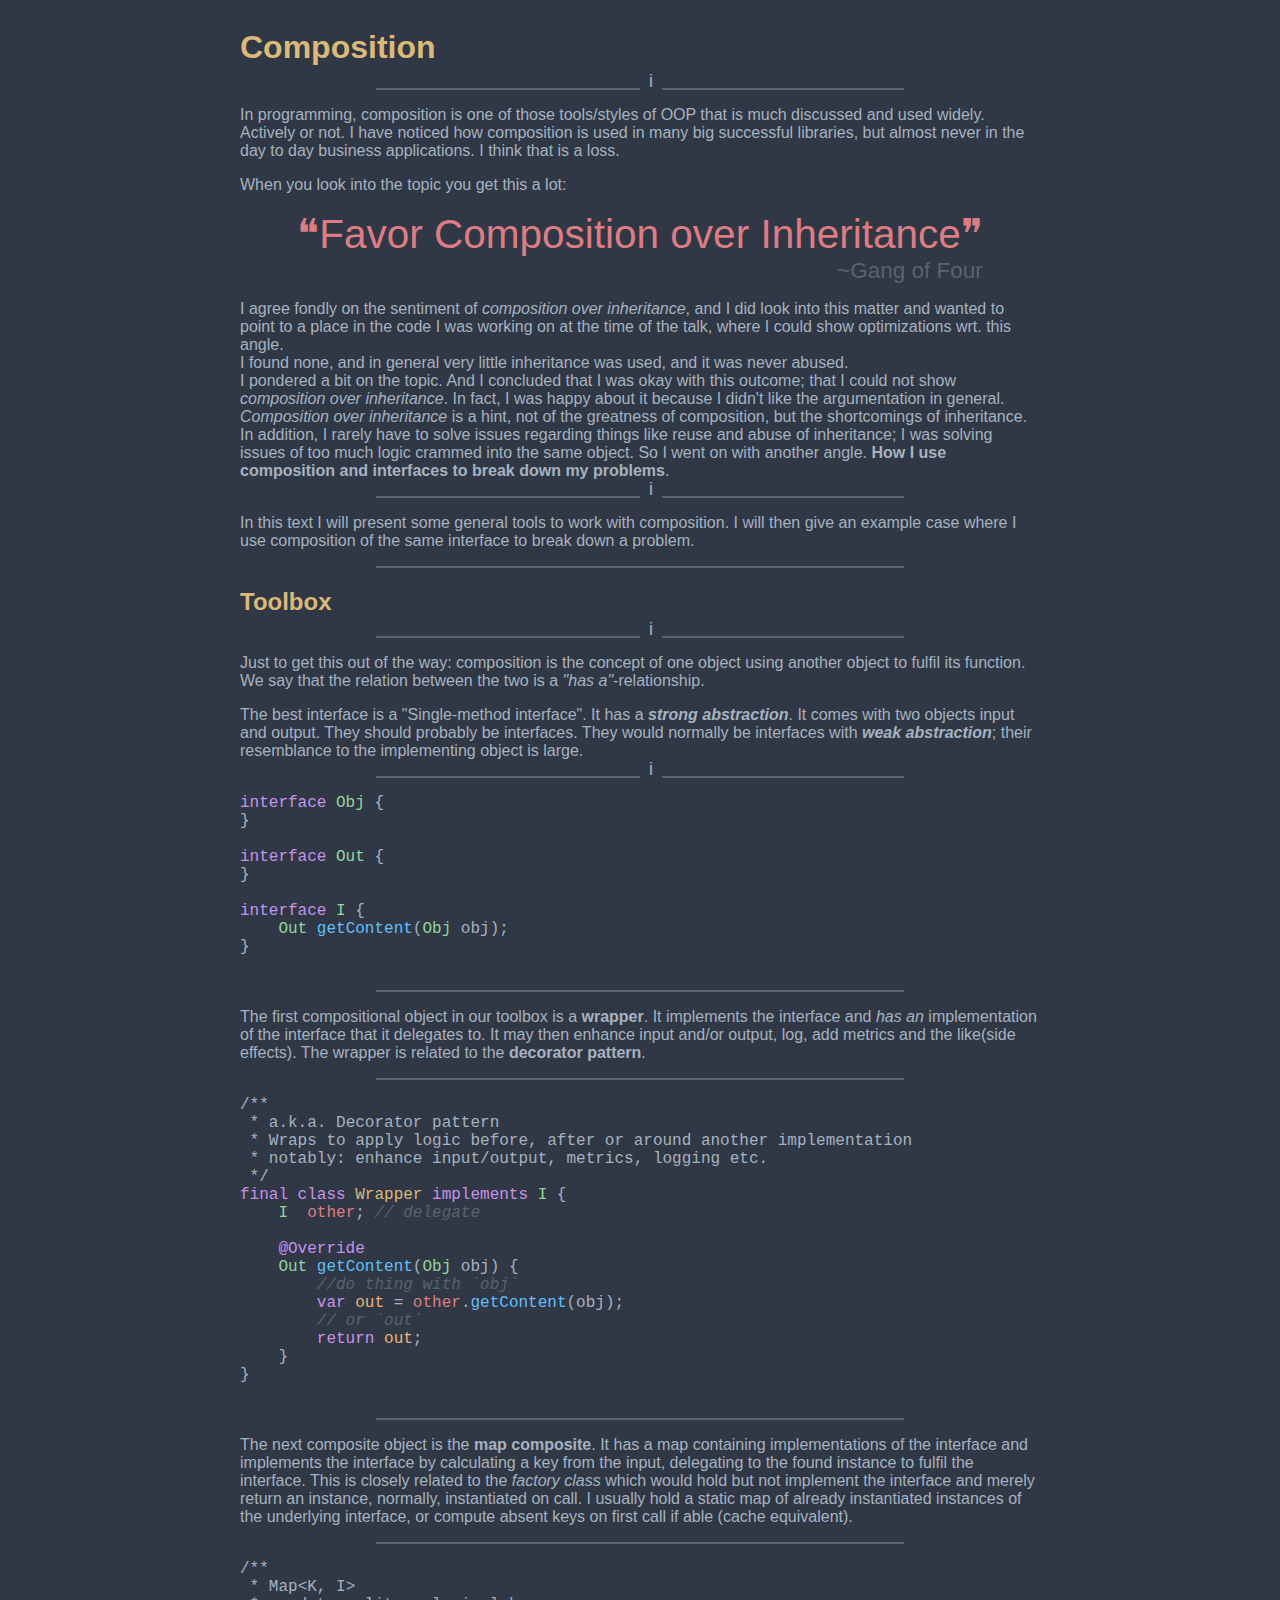
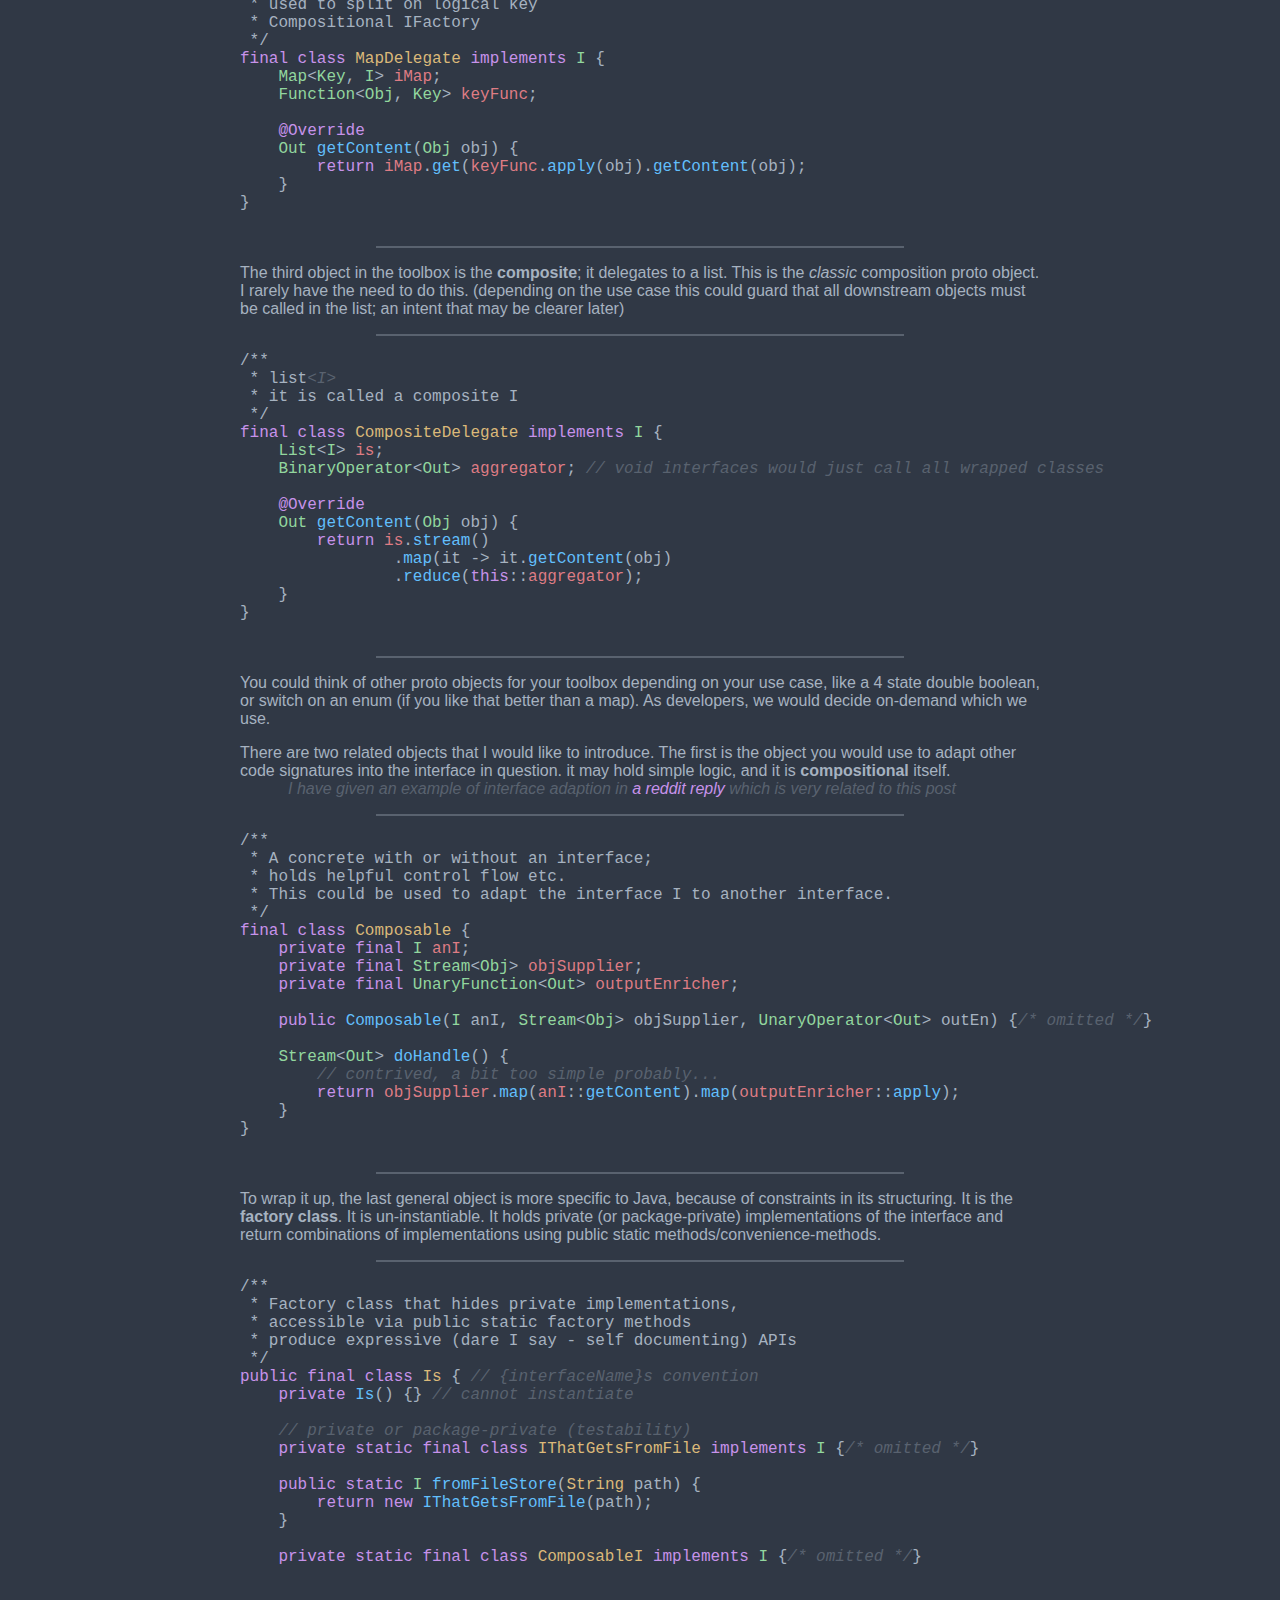
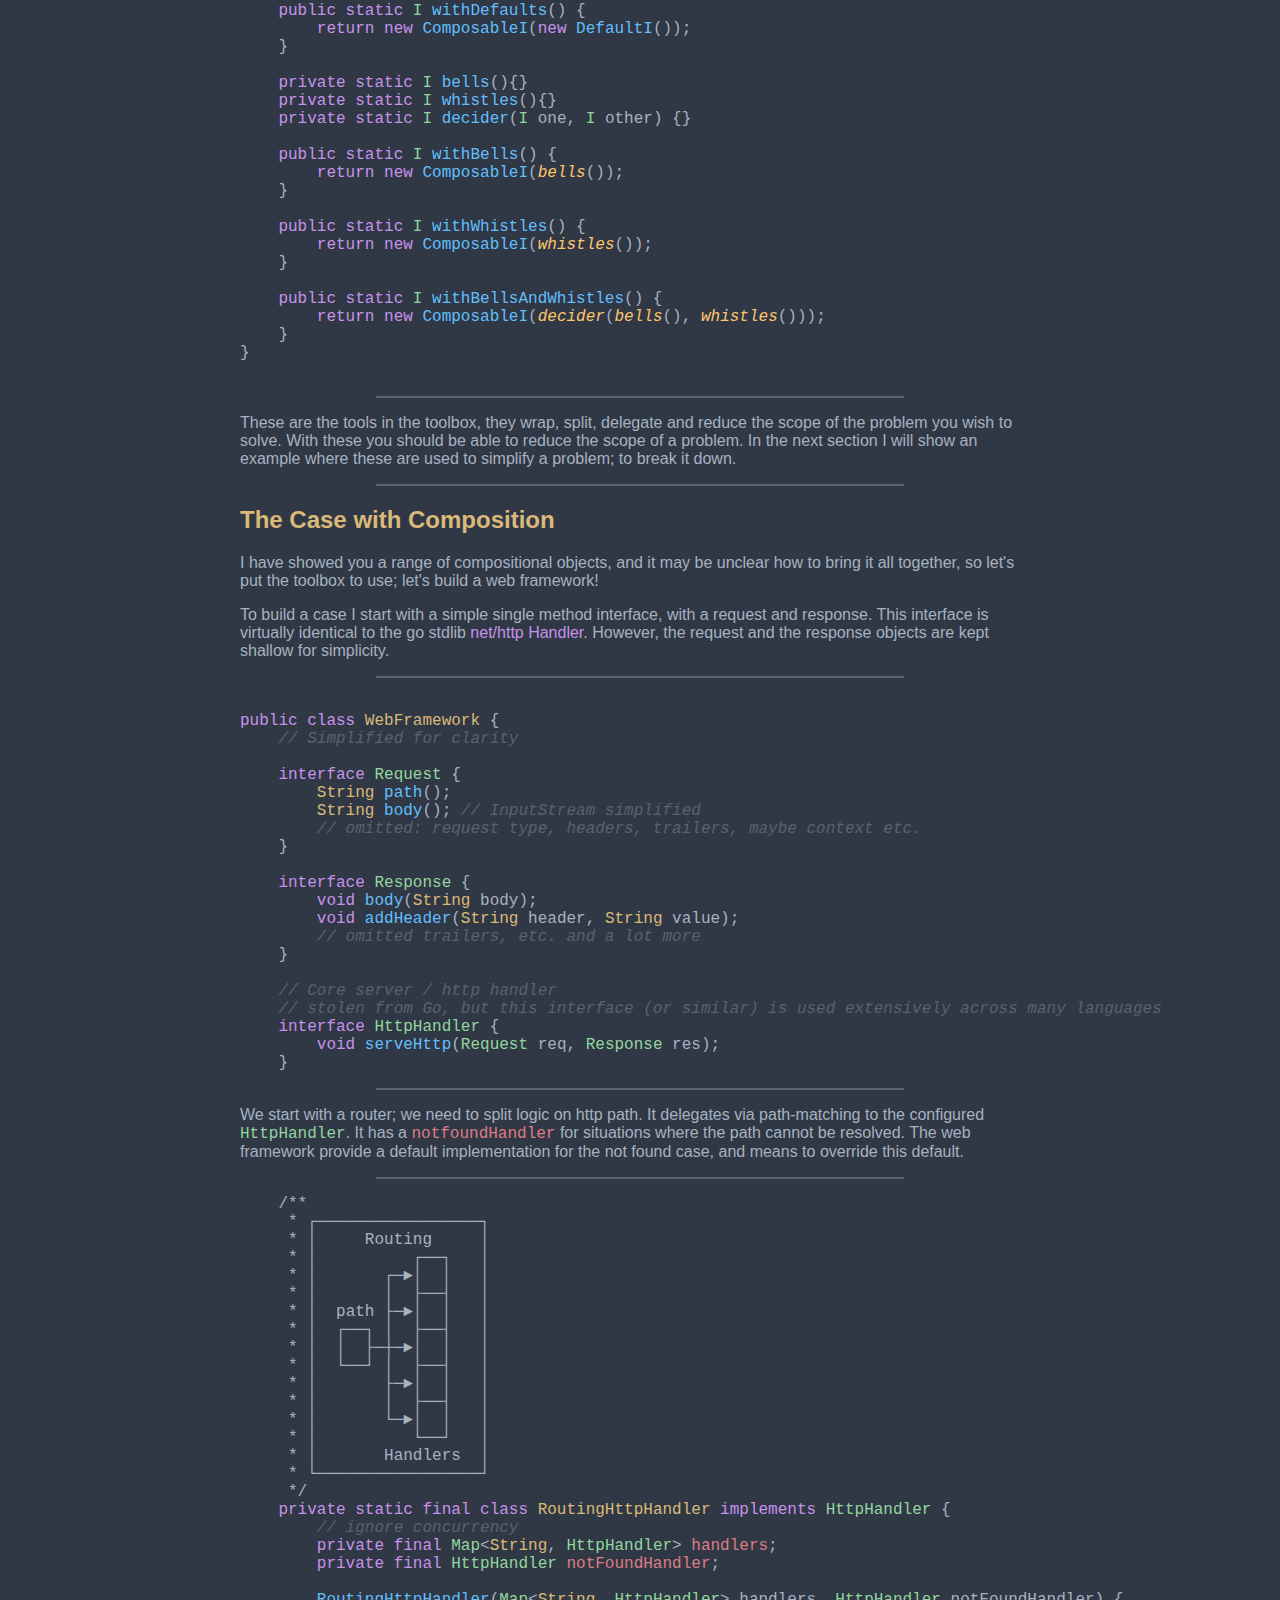
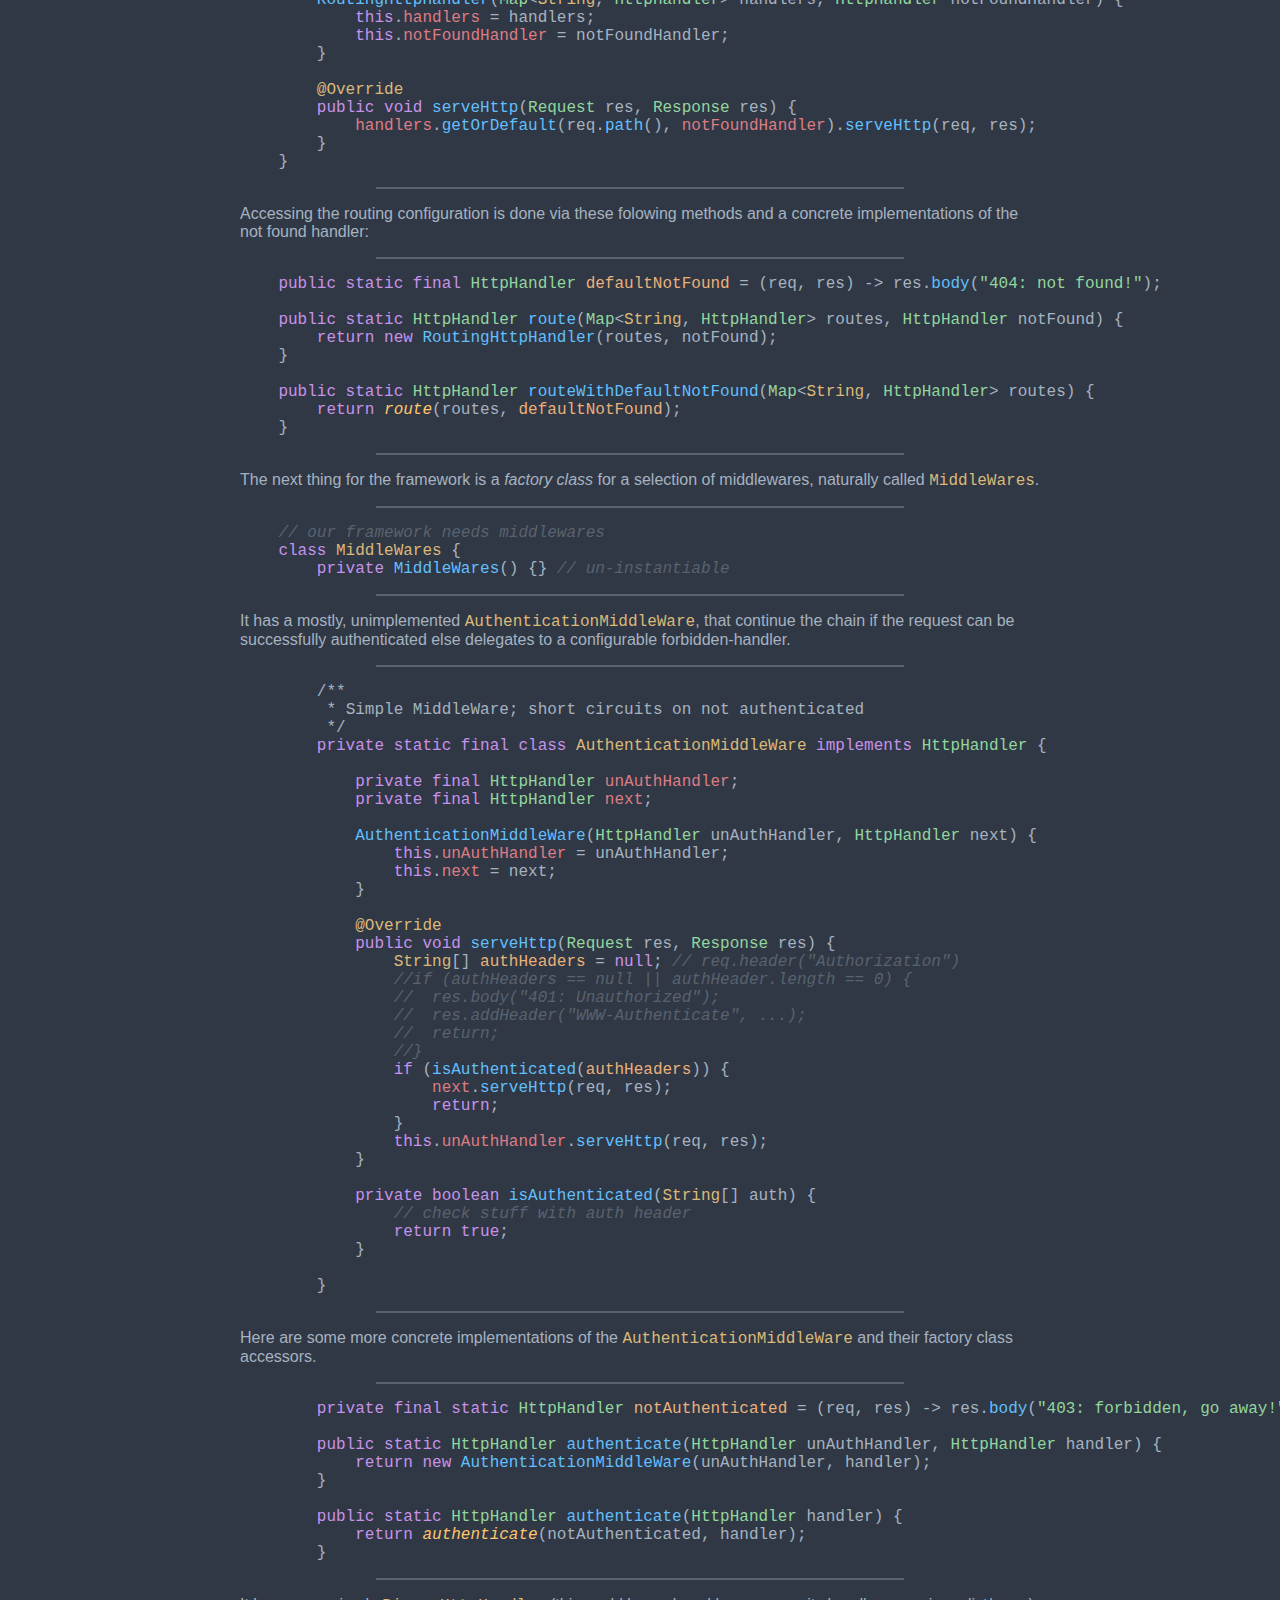
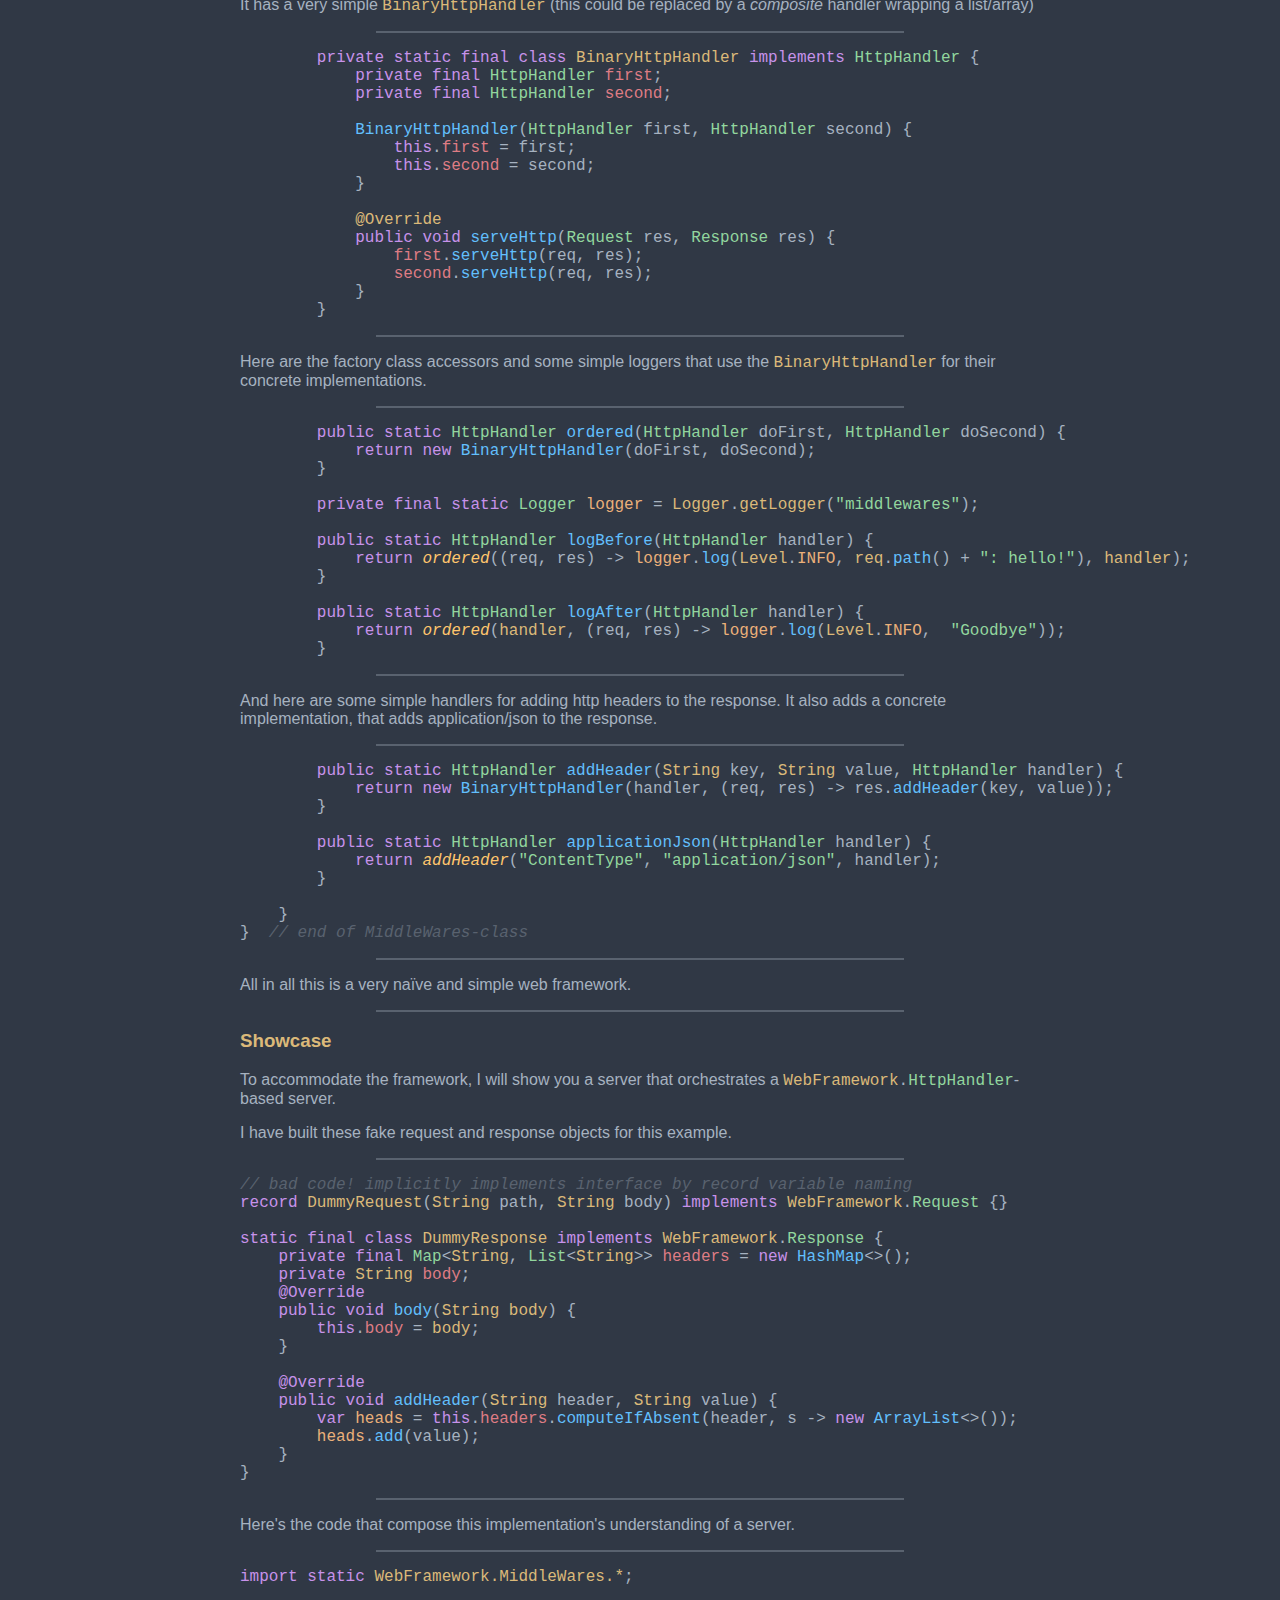
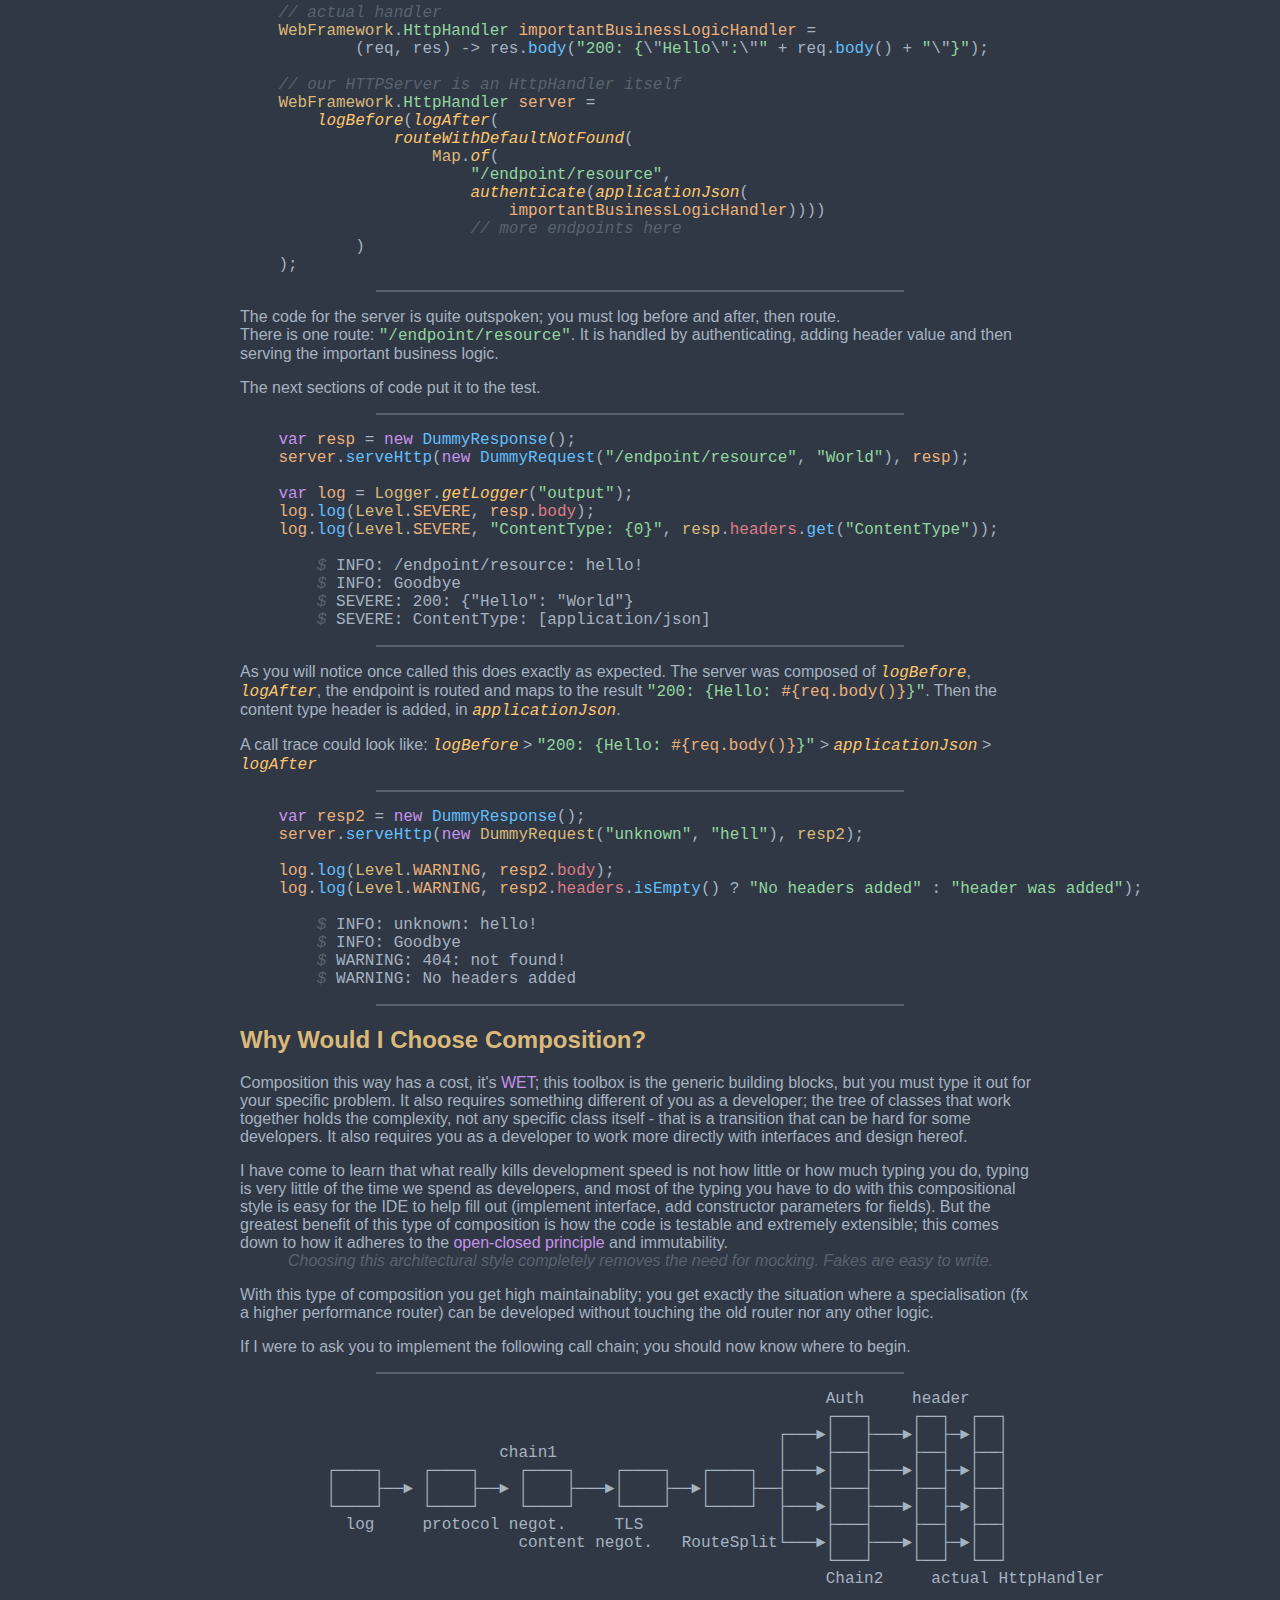
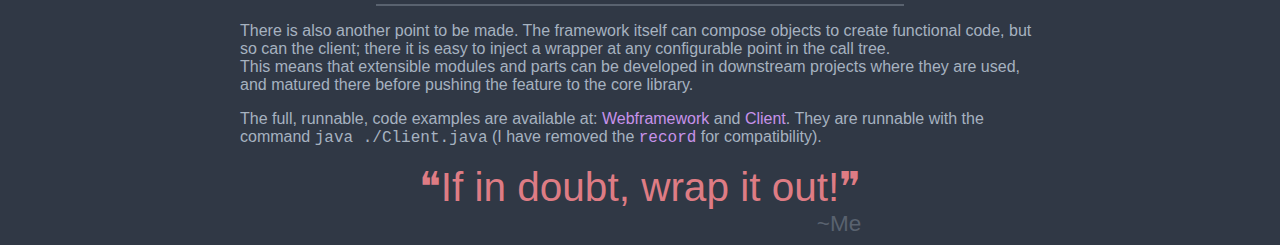
==== commit c484e772: "Update index.html" ====
--- a/composition/index.html
+++ b/composition/index.html
@@ -22,7 +22,7 @@
         font-family: "Gill Sans MT", Calibri, sans-serif;
     }
     pre, pre > *, span.code, span.code > * {
-        font-family: ui-monospace, monospace, "Courier New";
+        font-family: Consolas, "Courier New", ui-monospace, monospace;
     }
     a {
         color: var(--keyword);
@@ -135,7 +135,9 @@
         <div class="toggletip">
             <hr>
             <span>This text is an adaptation of a 30min talk on the subject. <br>
-                The topic can slightly advanced for junior developers.</span>
+                The topic can slightly advanced for junior developers.<br>
+                Code examples are written in Java but most of this should be broadly applicable.
+            </span>
         </div>
         <p>
             In programming,  composition is one of those tools/styles of OOP that is much discussed and used widely. Actively or not. I have noticed how composition is used in many big successful libraries, but almost never in the day to day business applications. I think that is a loss.
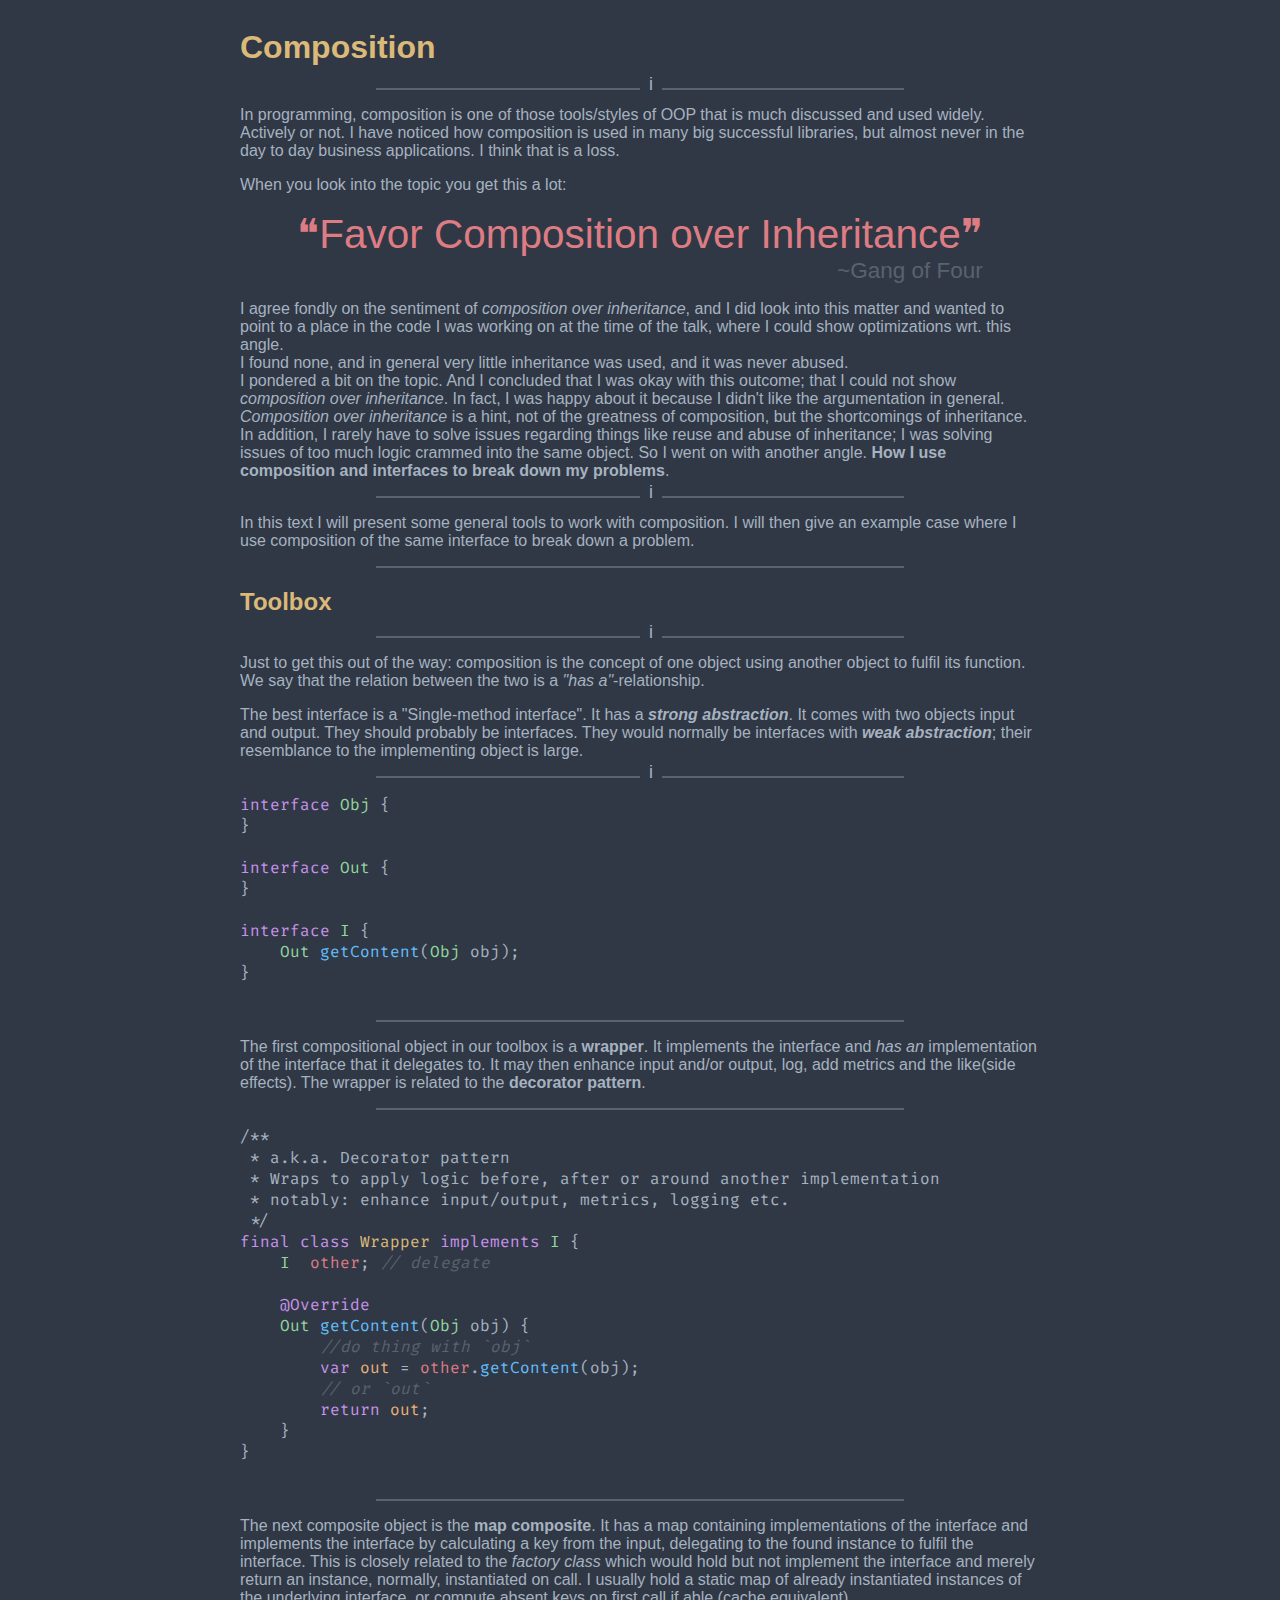
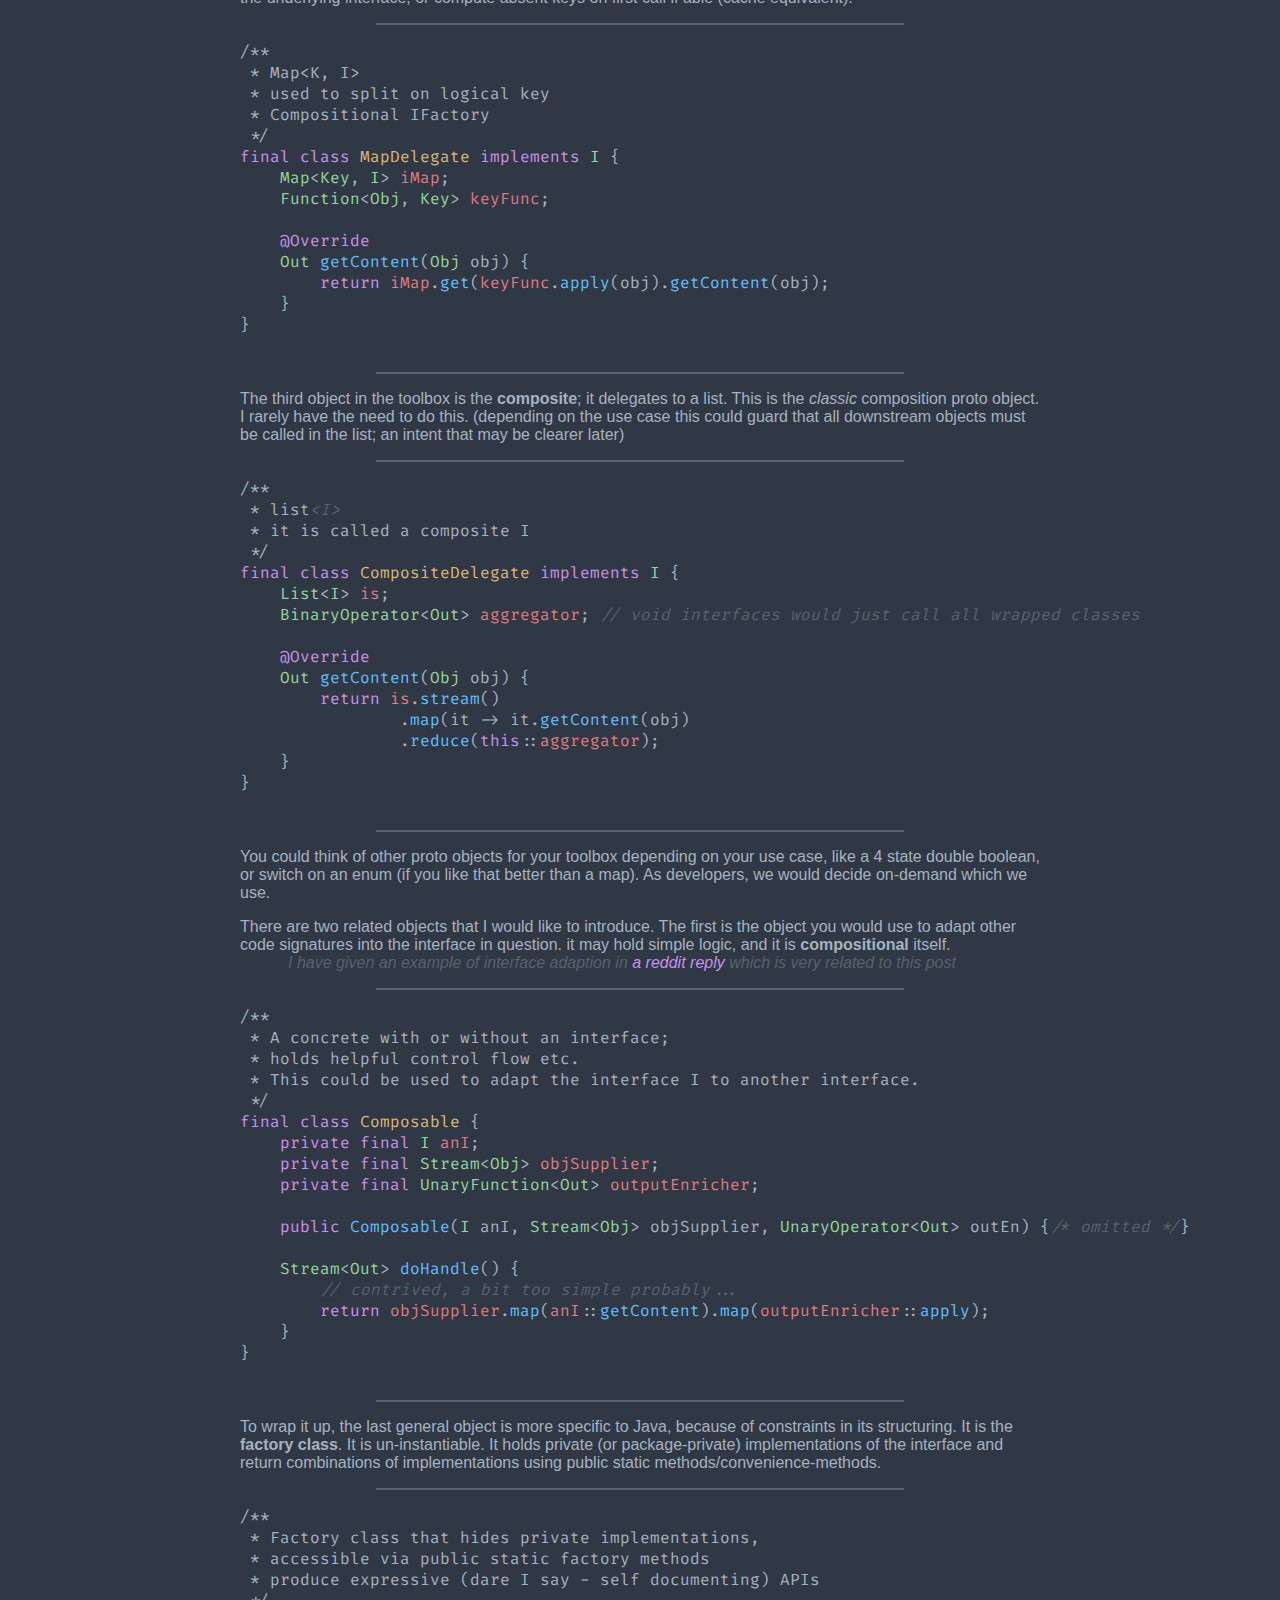
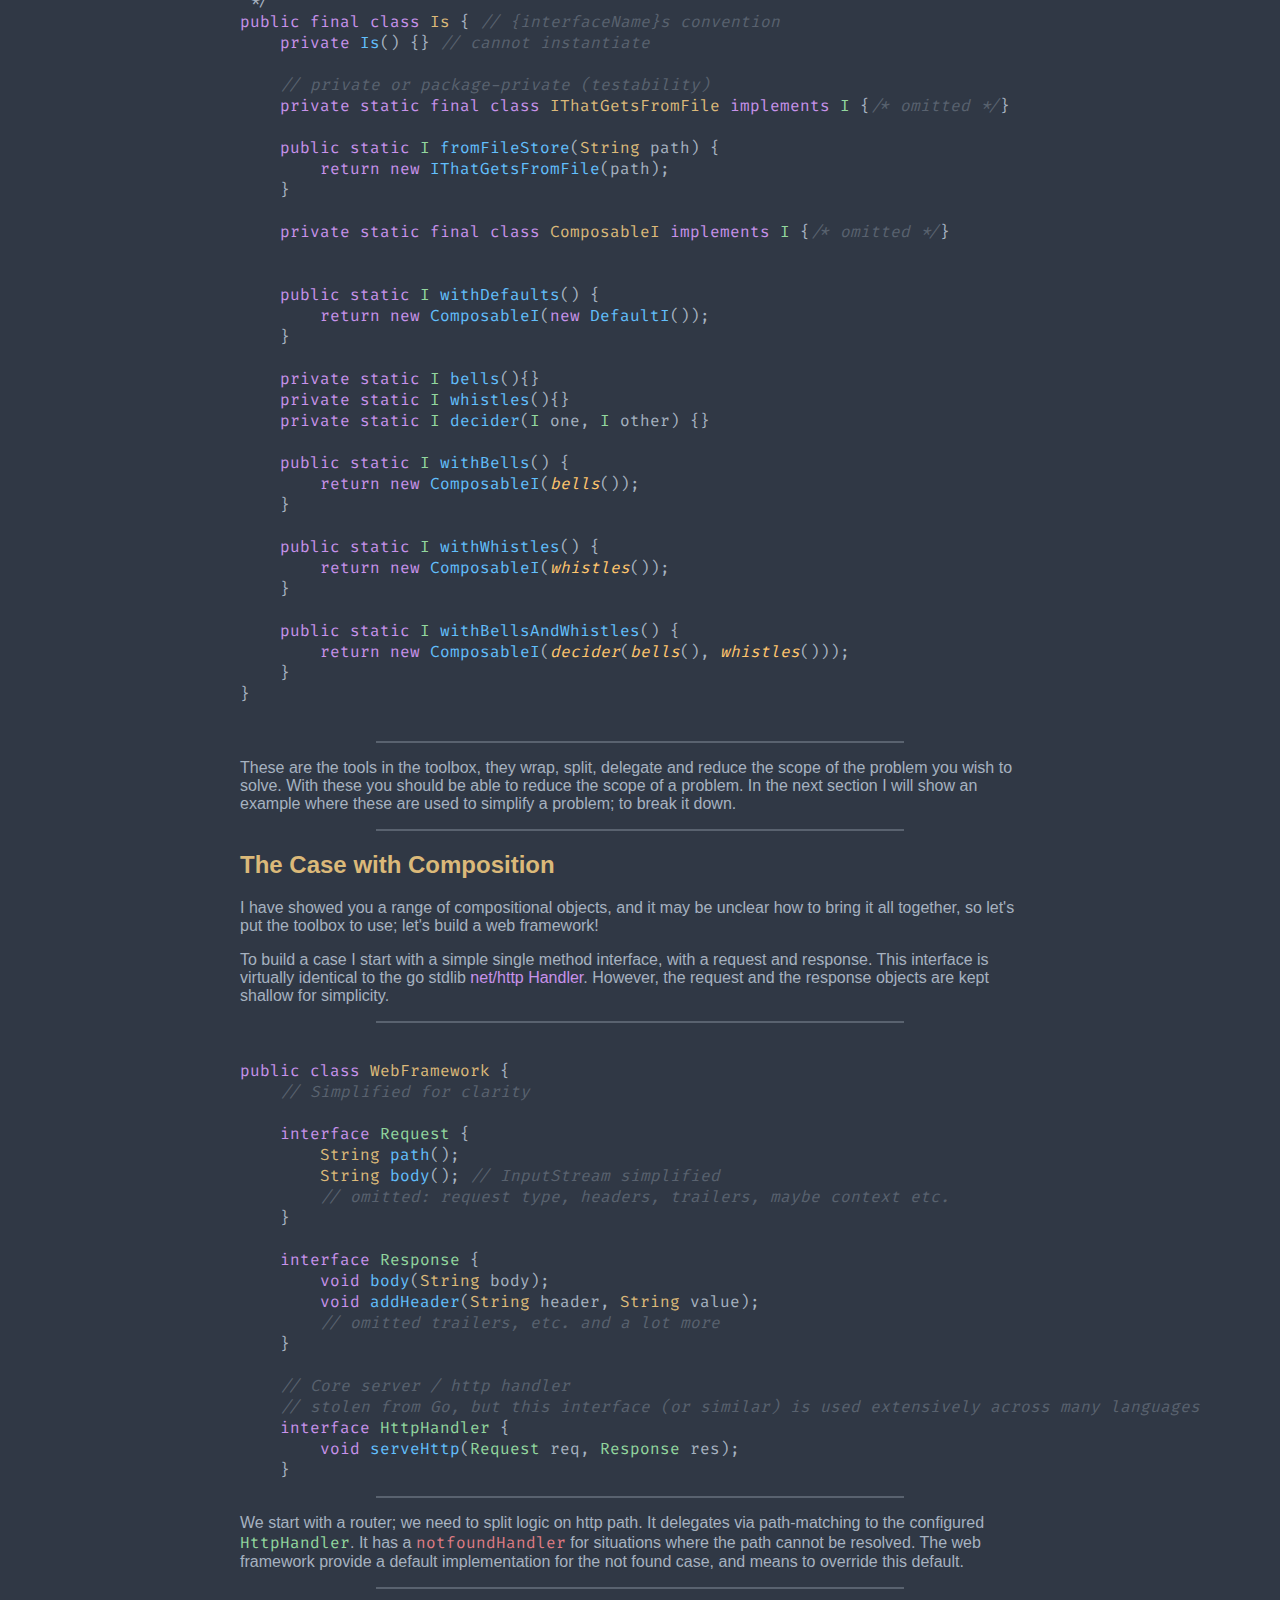
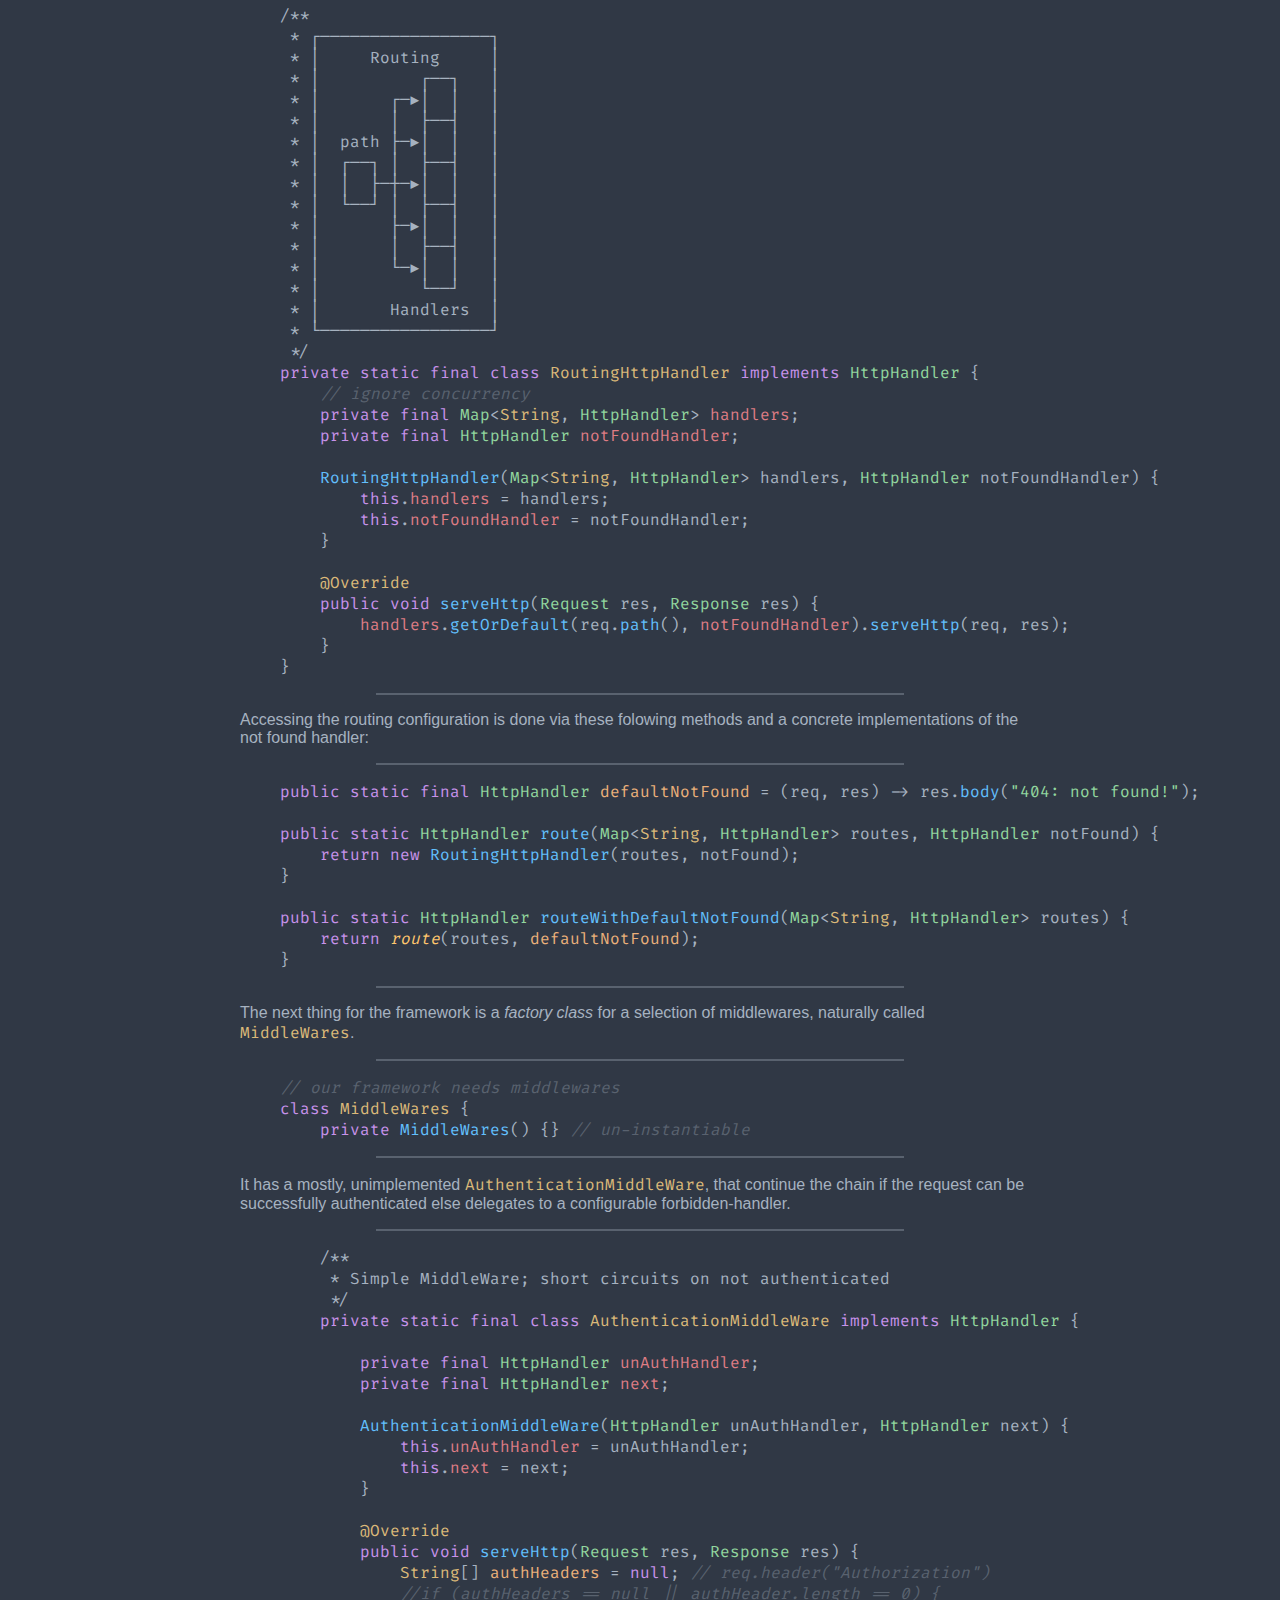
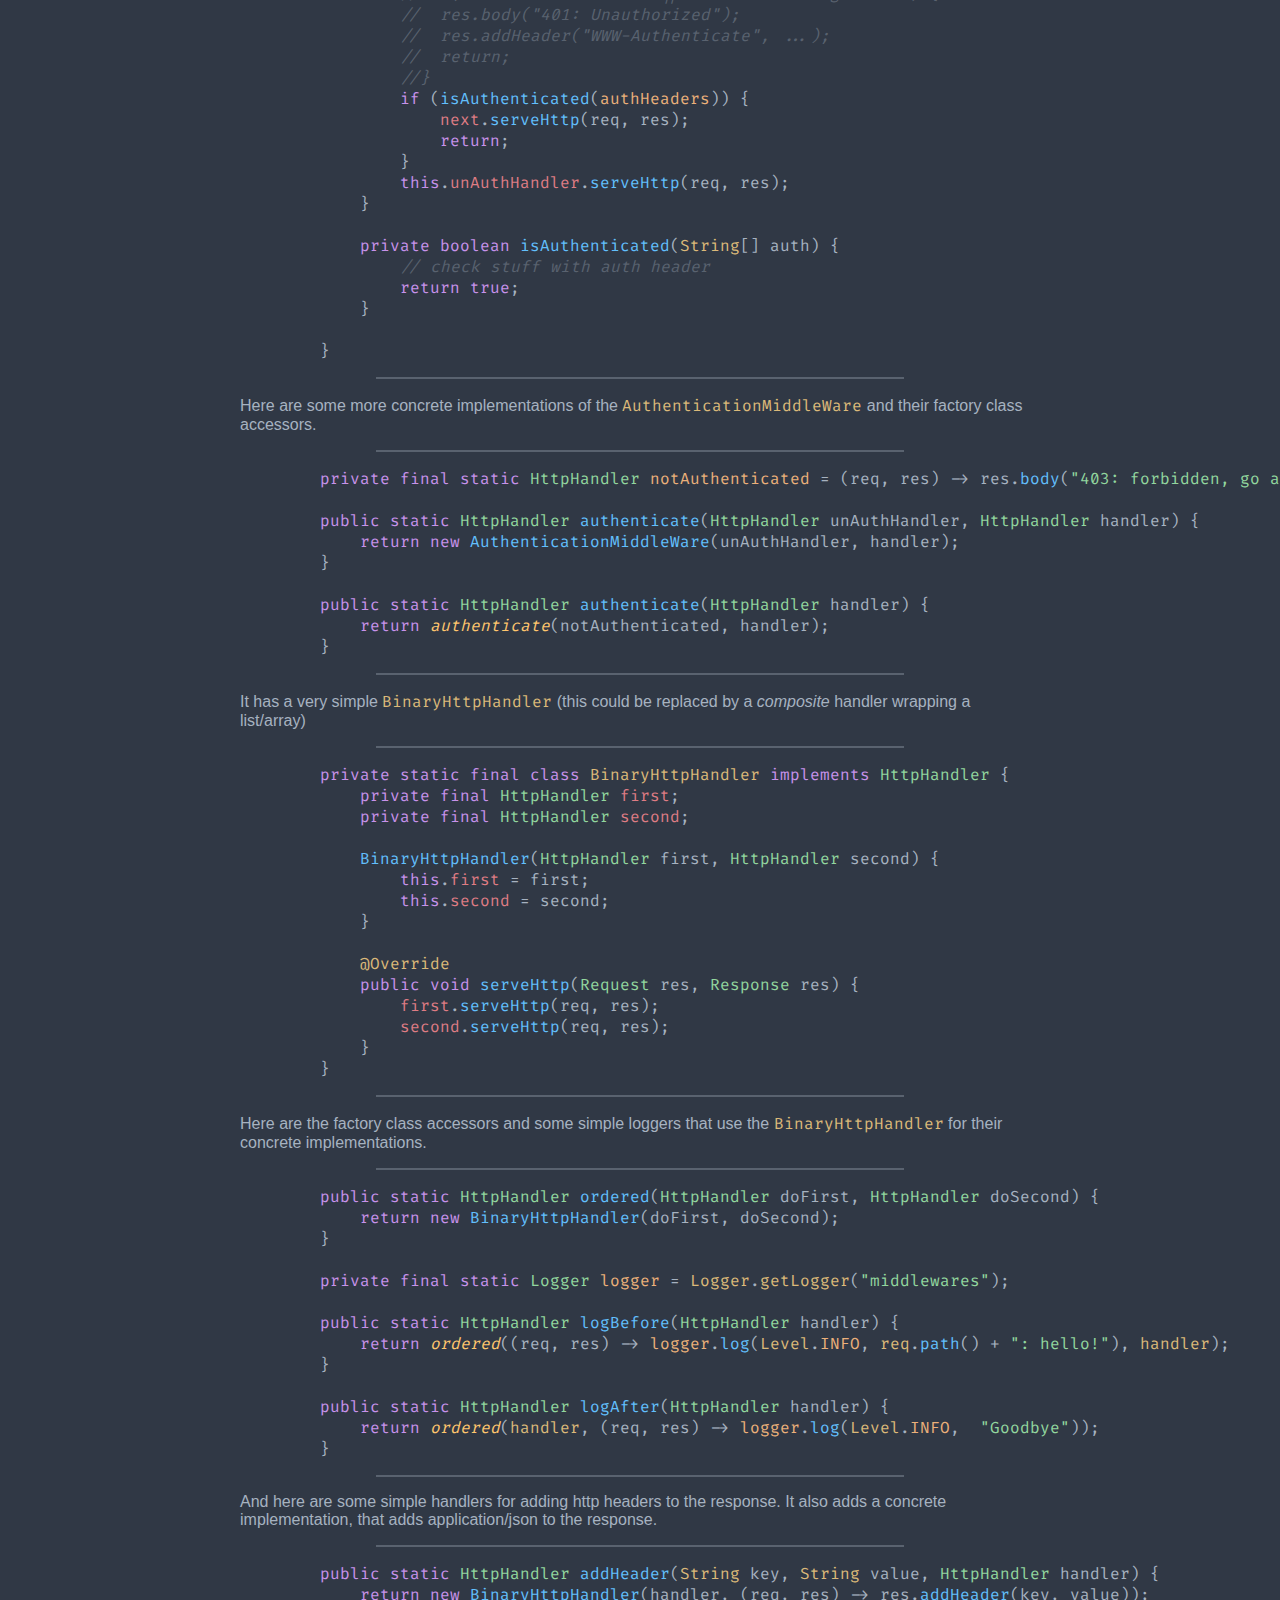
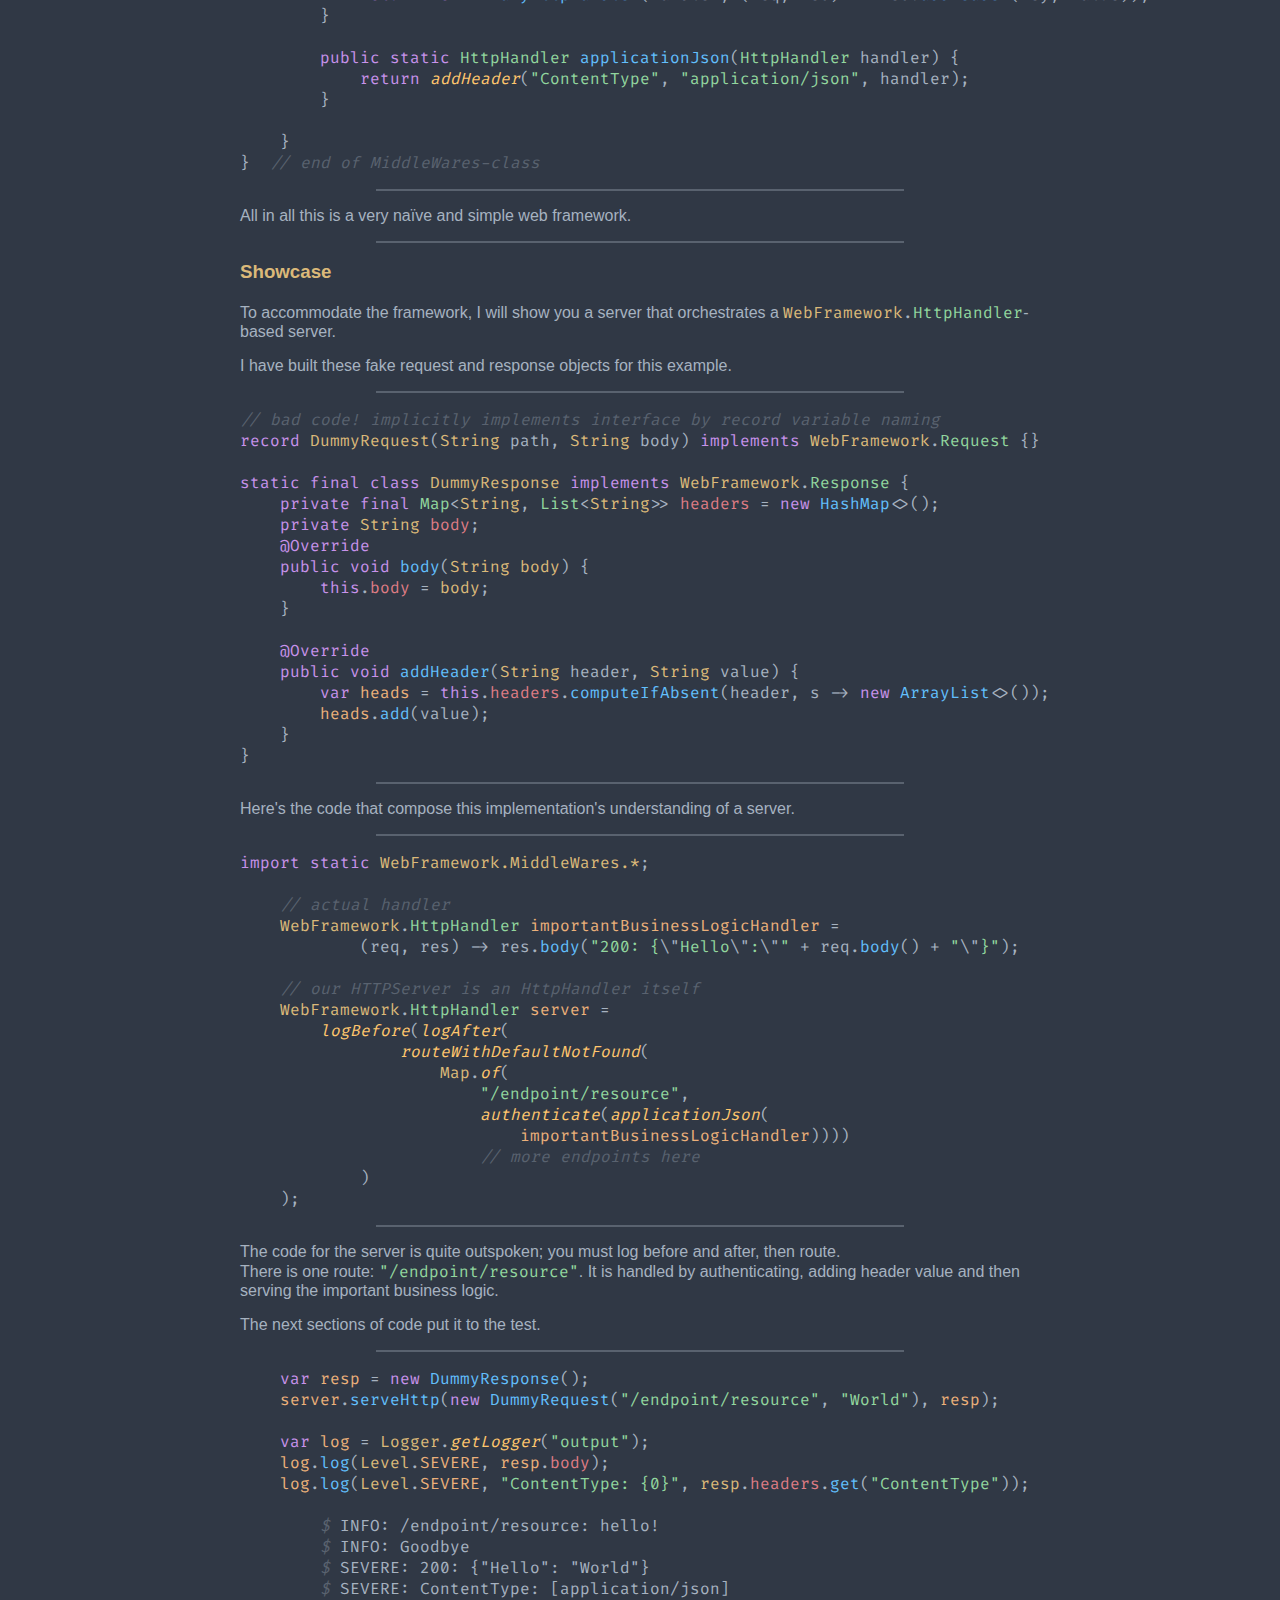
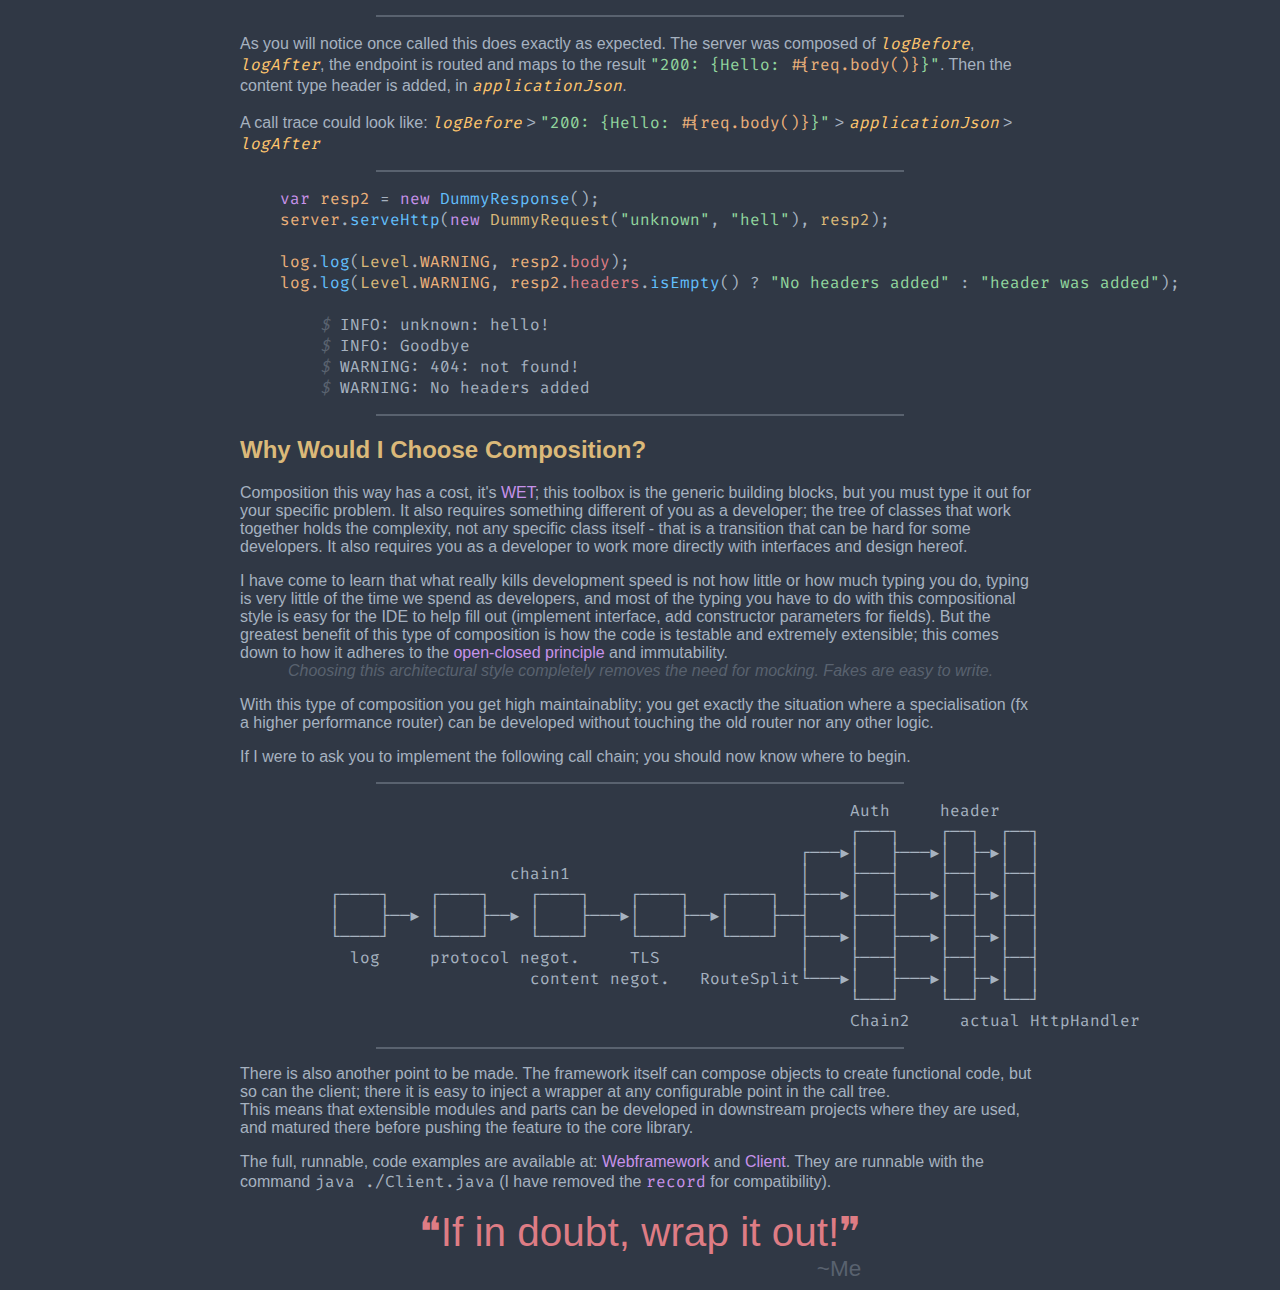
==== commit 77b12709: "Fira code" ====
--- a/composition/index.html
+++ b/composition/index.html
@@ -4,6 +4,7 @@
 <title>Composition</title>
 <meta http-equiv="Content-Type" content="text/html; charset=utf-8">
 <style>
+    @import url('https://fonts.googleapis.com/css2?family=Fira+Code&display=swap');
     :root {
         --keyword: #c792ea;
         --class: #dbb979;
@@ -22,7 +23,7 @@
         font-family: "Gill Sans MT", Calibri, sans-serif;
     }
     pre, pre > *, span.code, span.code > * {
-        font-family: Consolas, "Courier New", ui-monospace, monospace;
+        font-family: "Fira Code", Consolas, ui-monospace, monospace;
     }
     a {
         color: var(--keyword);
@@ -104,7 +105,7 @@
         font-size: large;
         padding: 0 1vh;
         position: absolute;
-        top: min(-1.4vh, -1.3vw);
+        top: calc(-0.4em + -0.5vmax);
     }
     .toggletip > hr {
         overflow: visible;
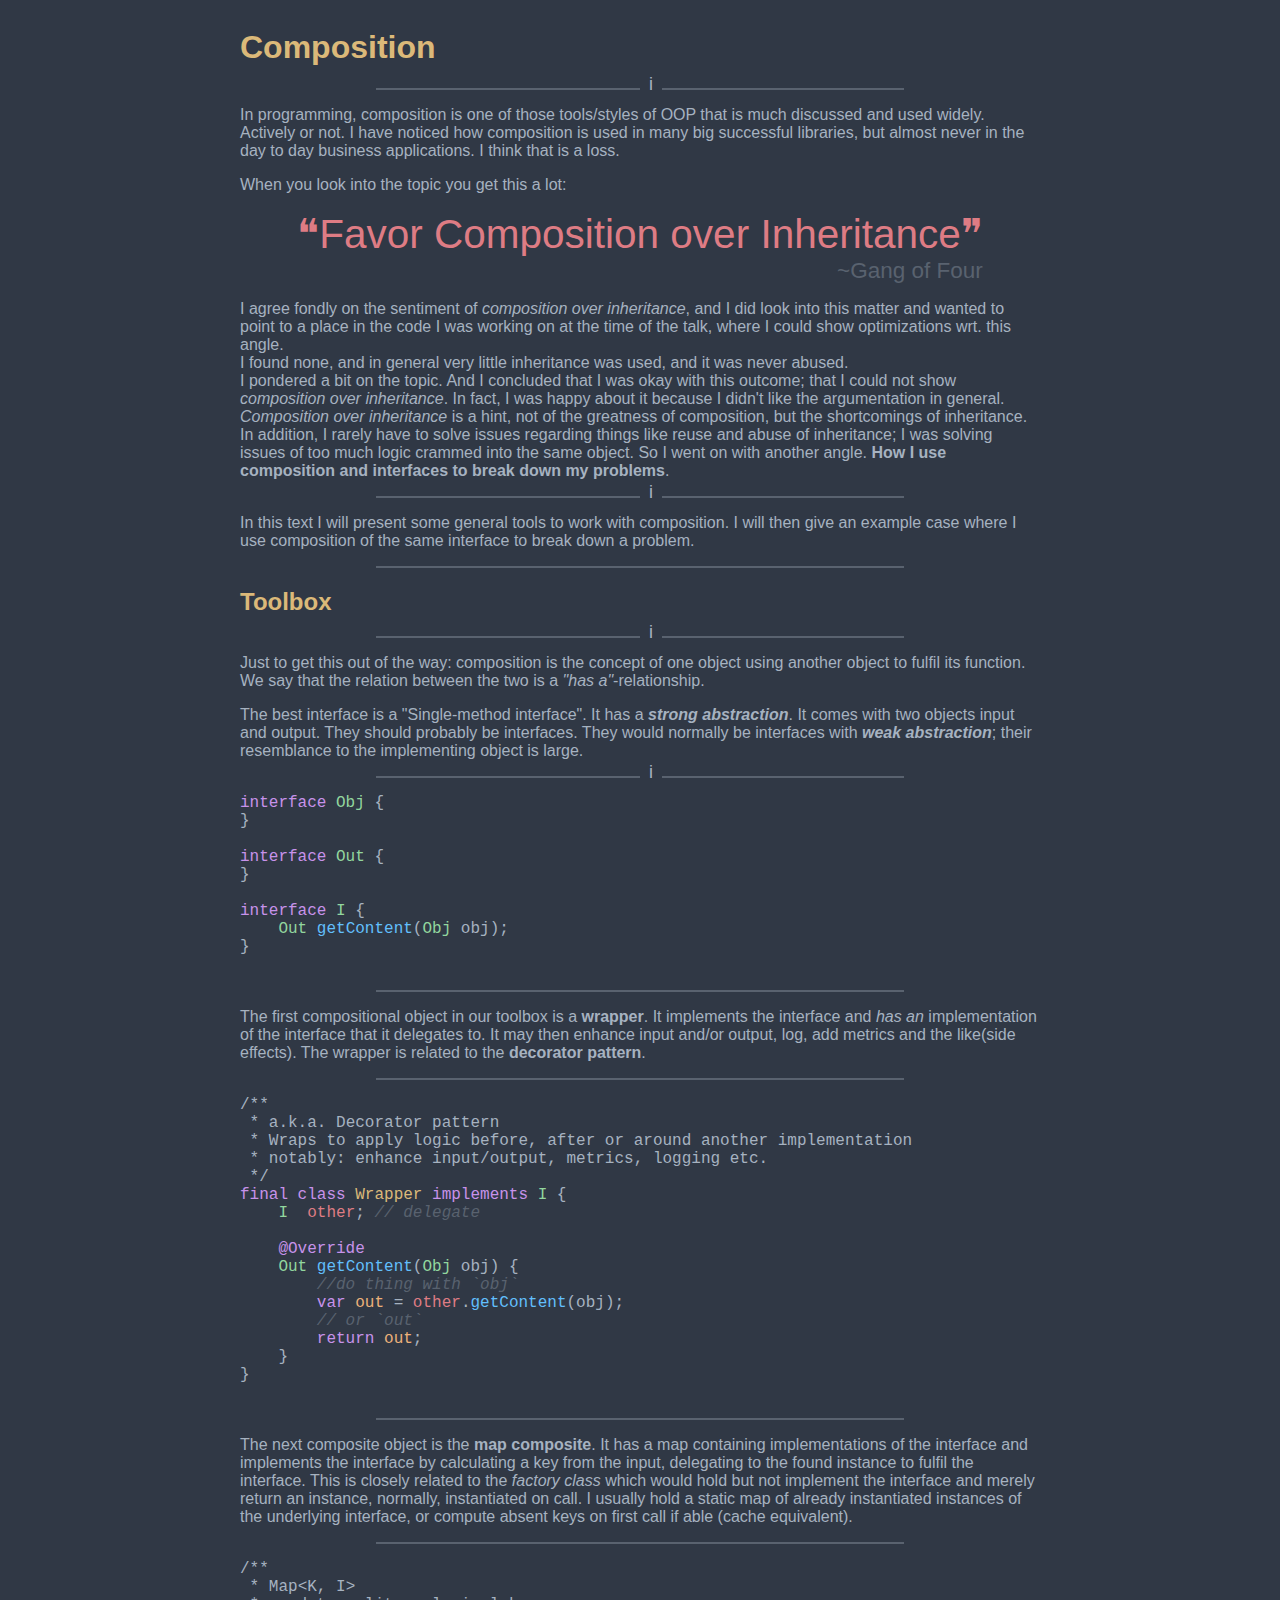
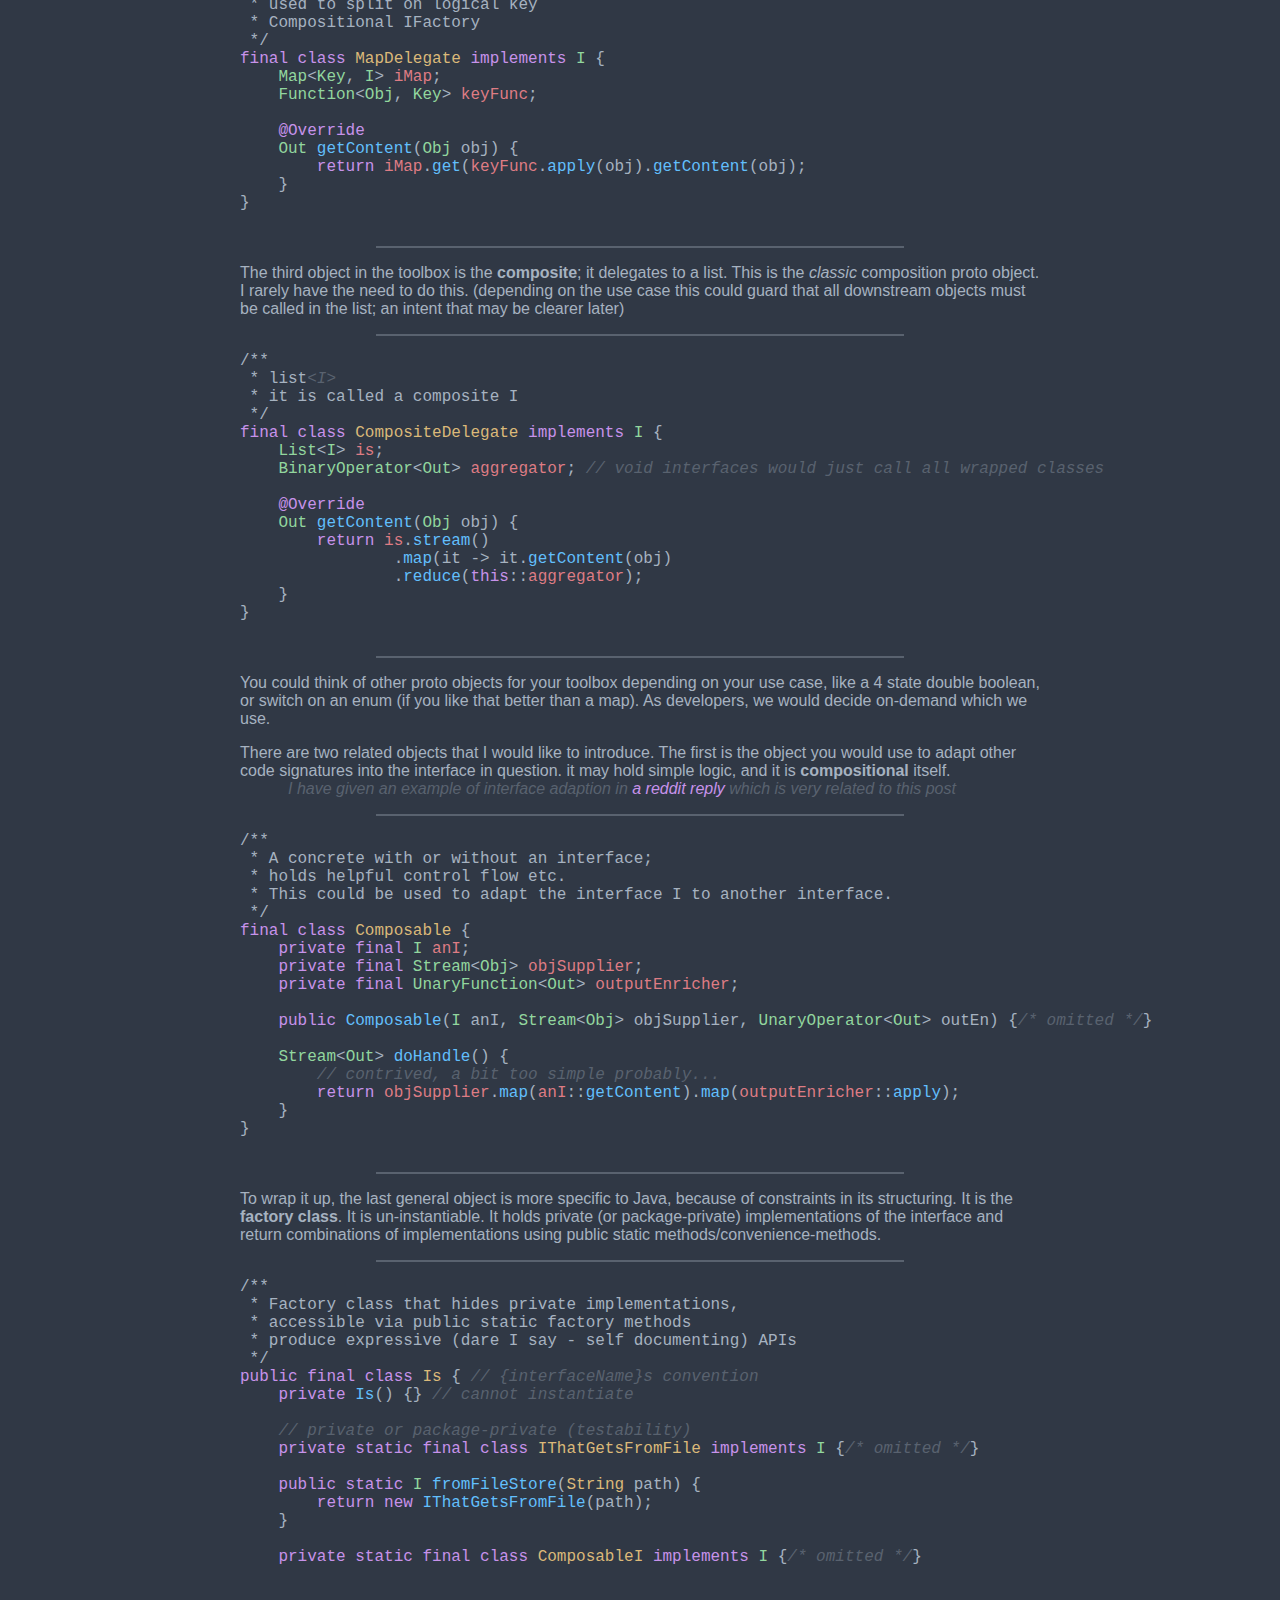
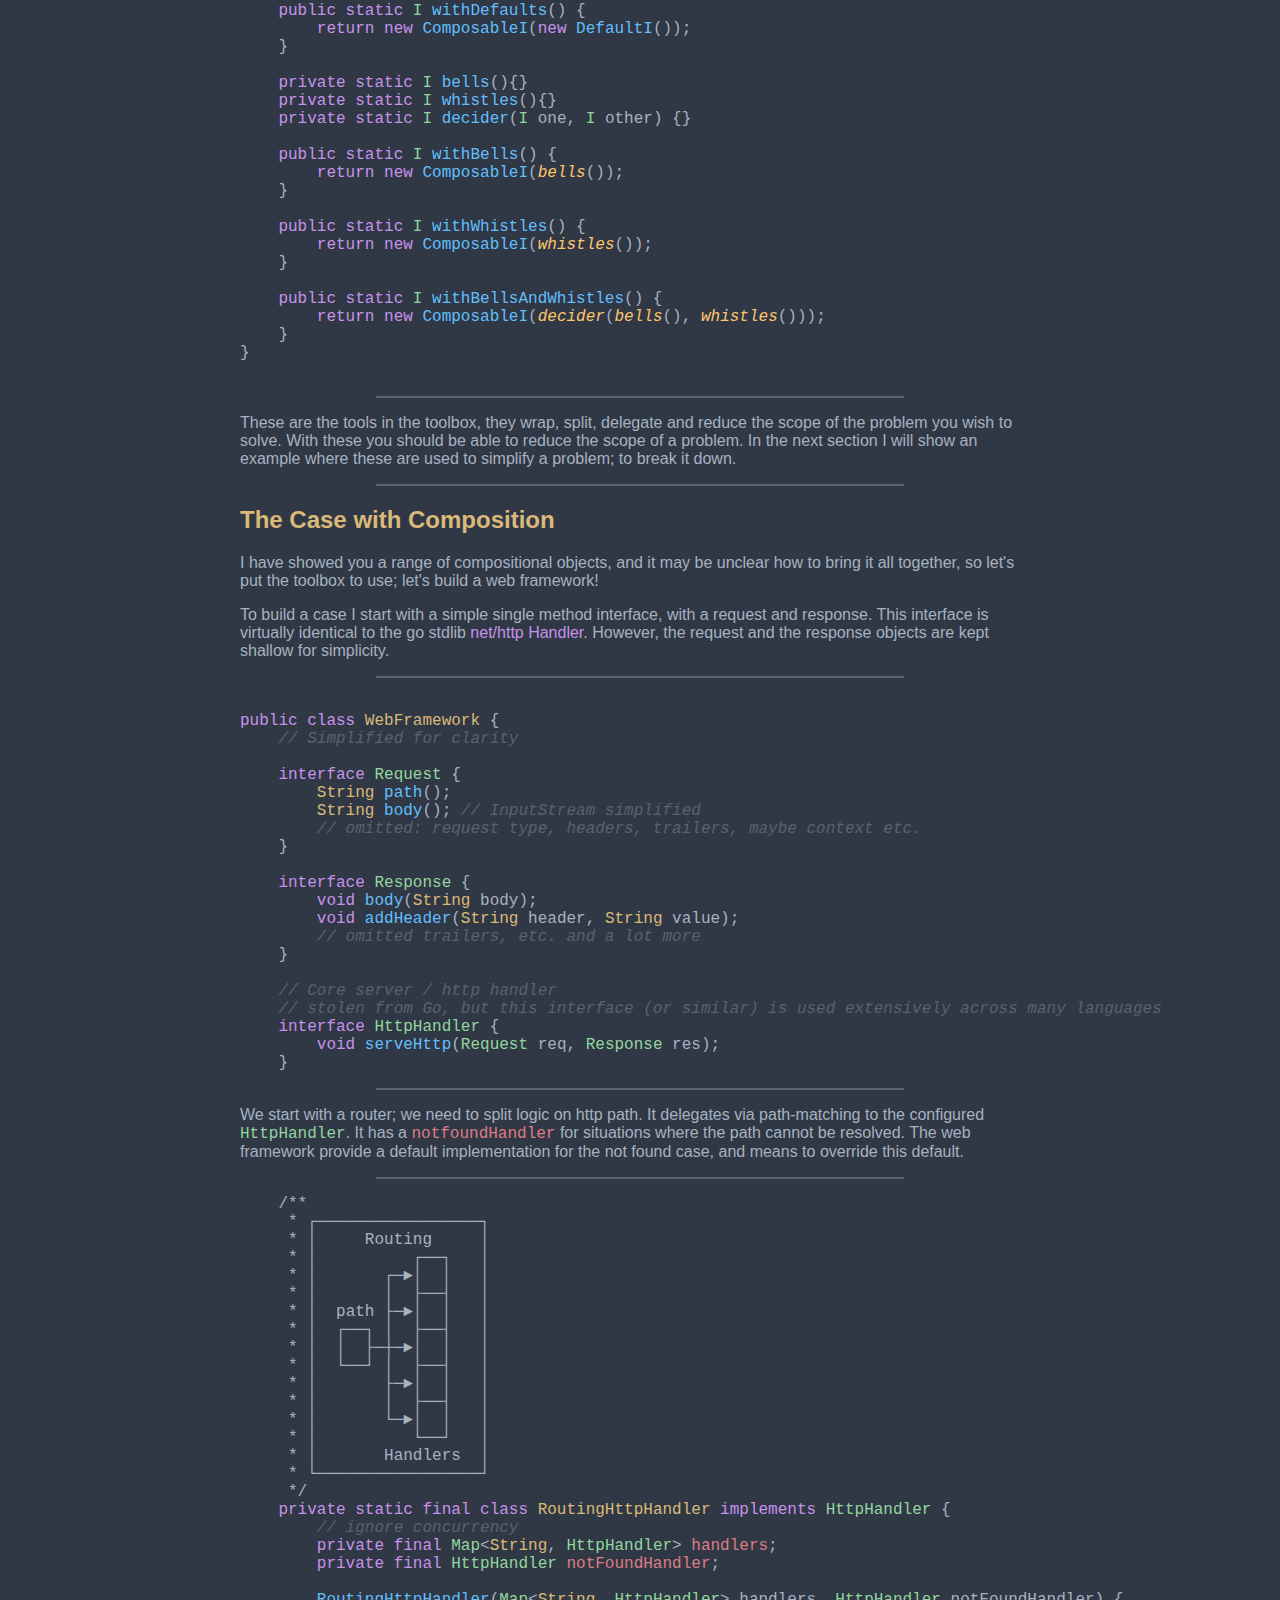
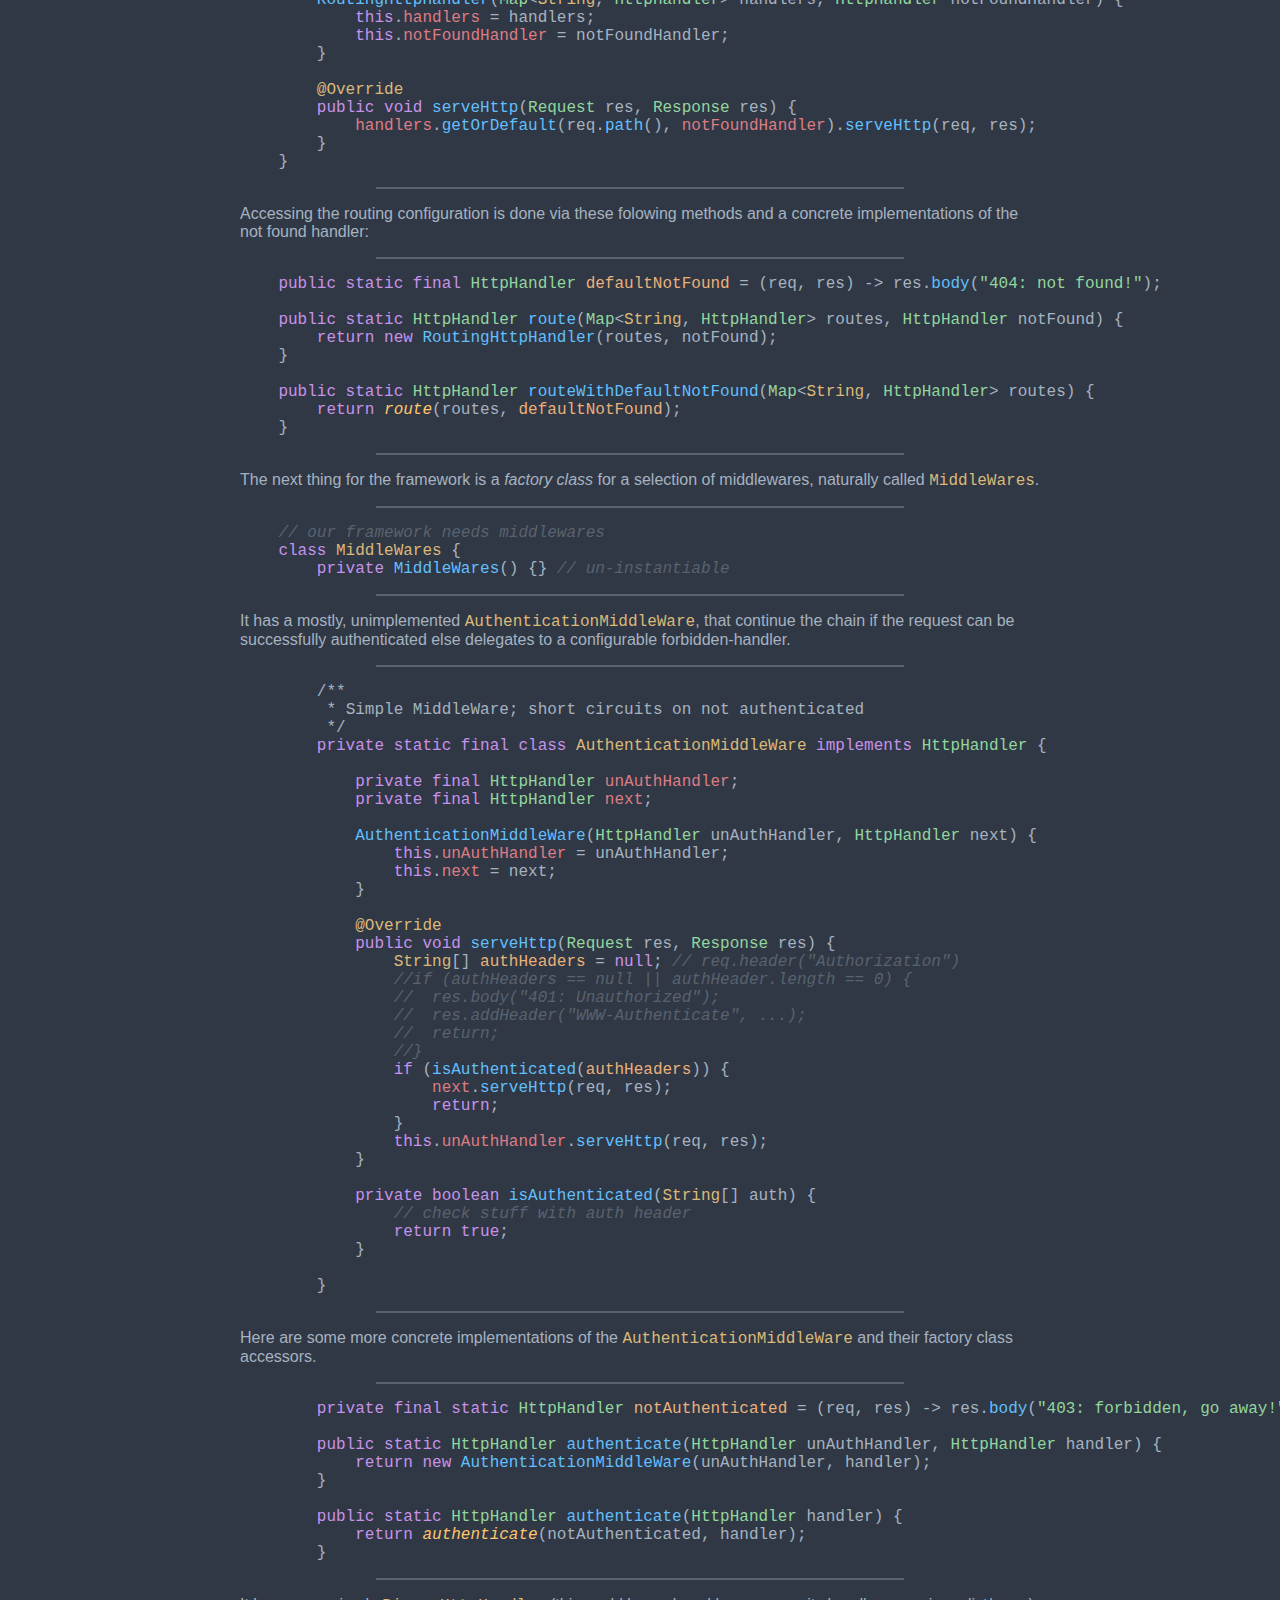
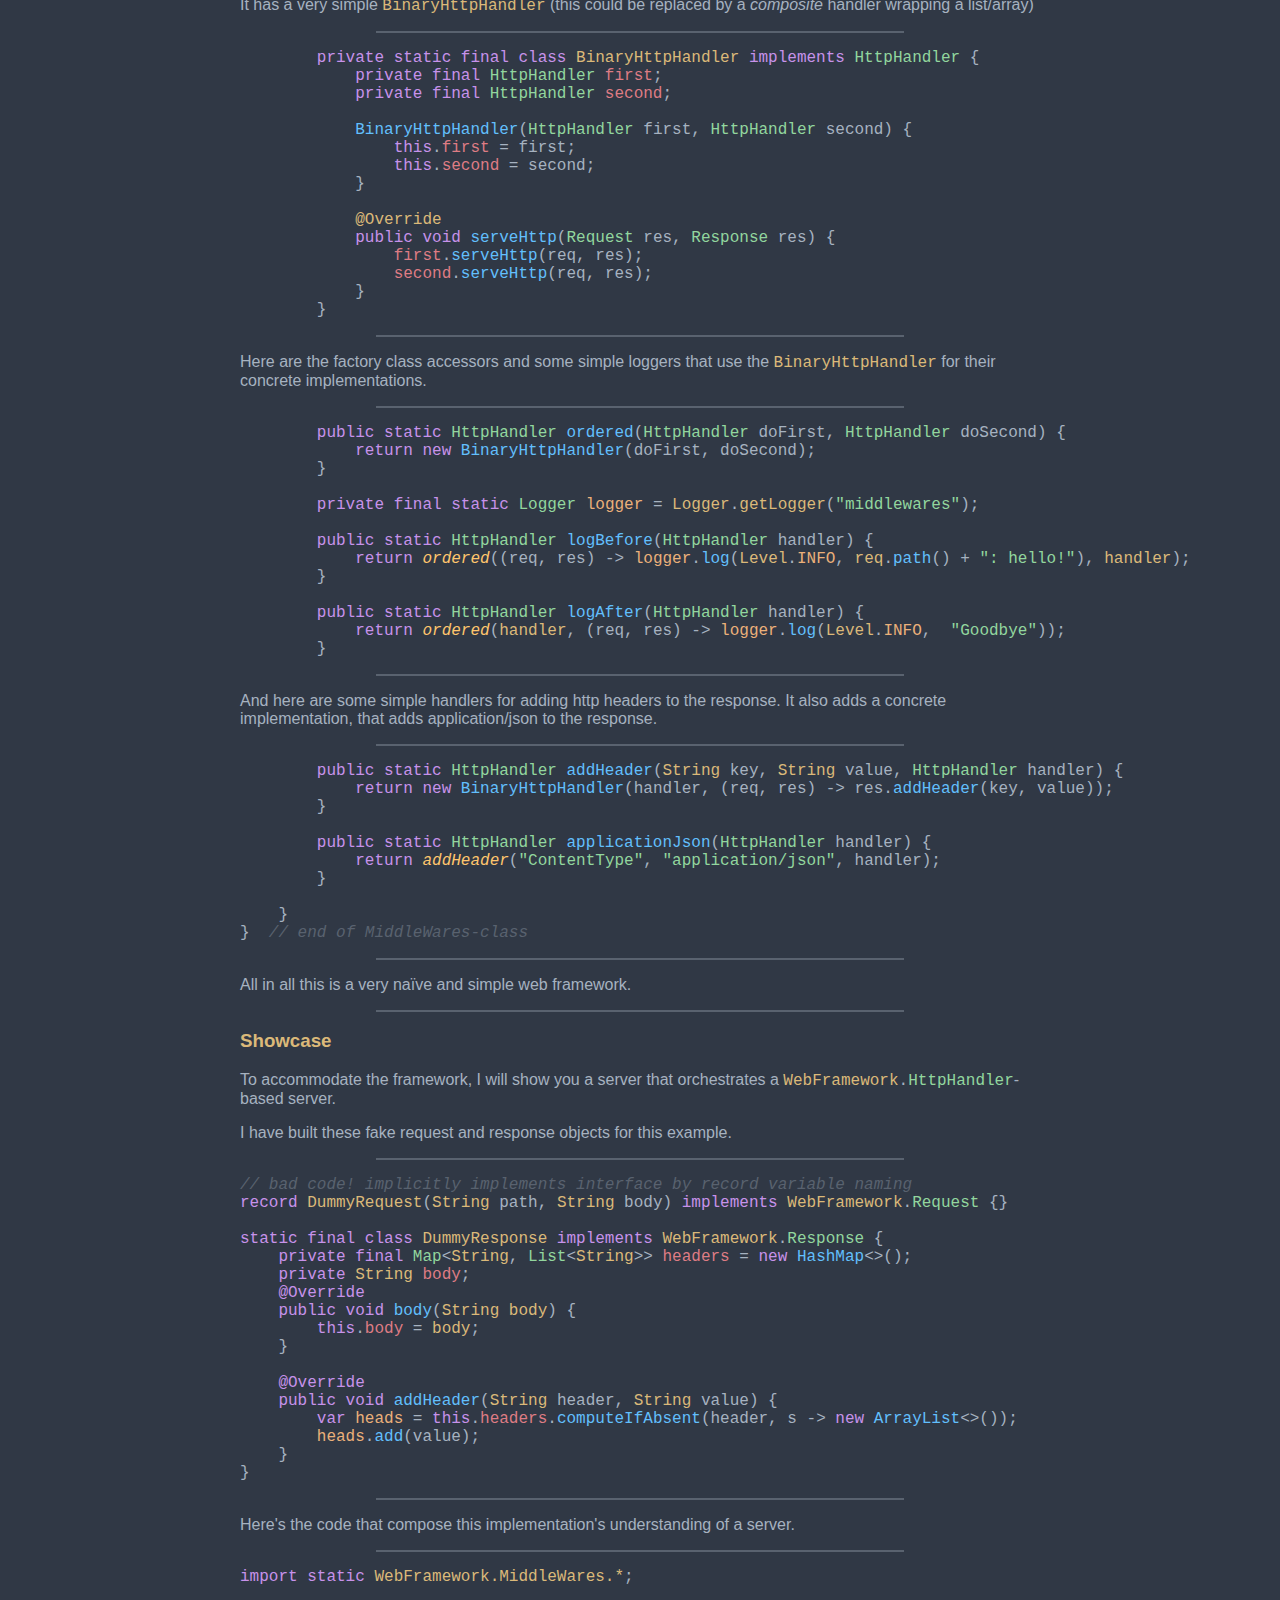
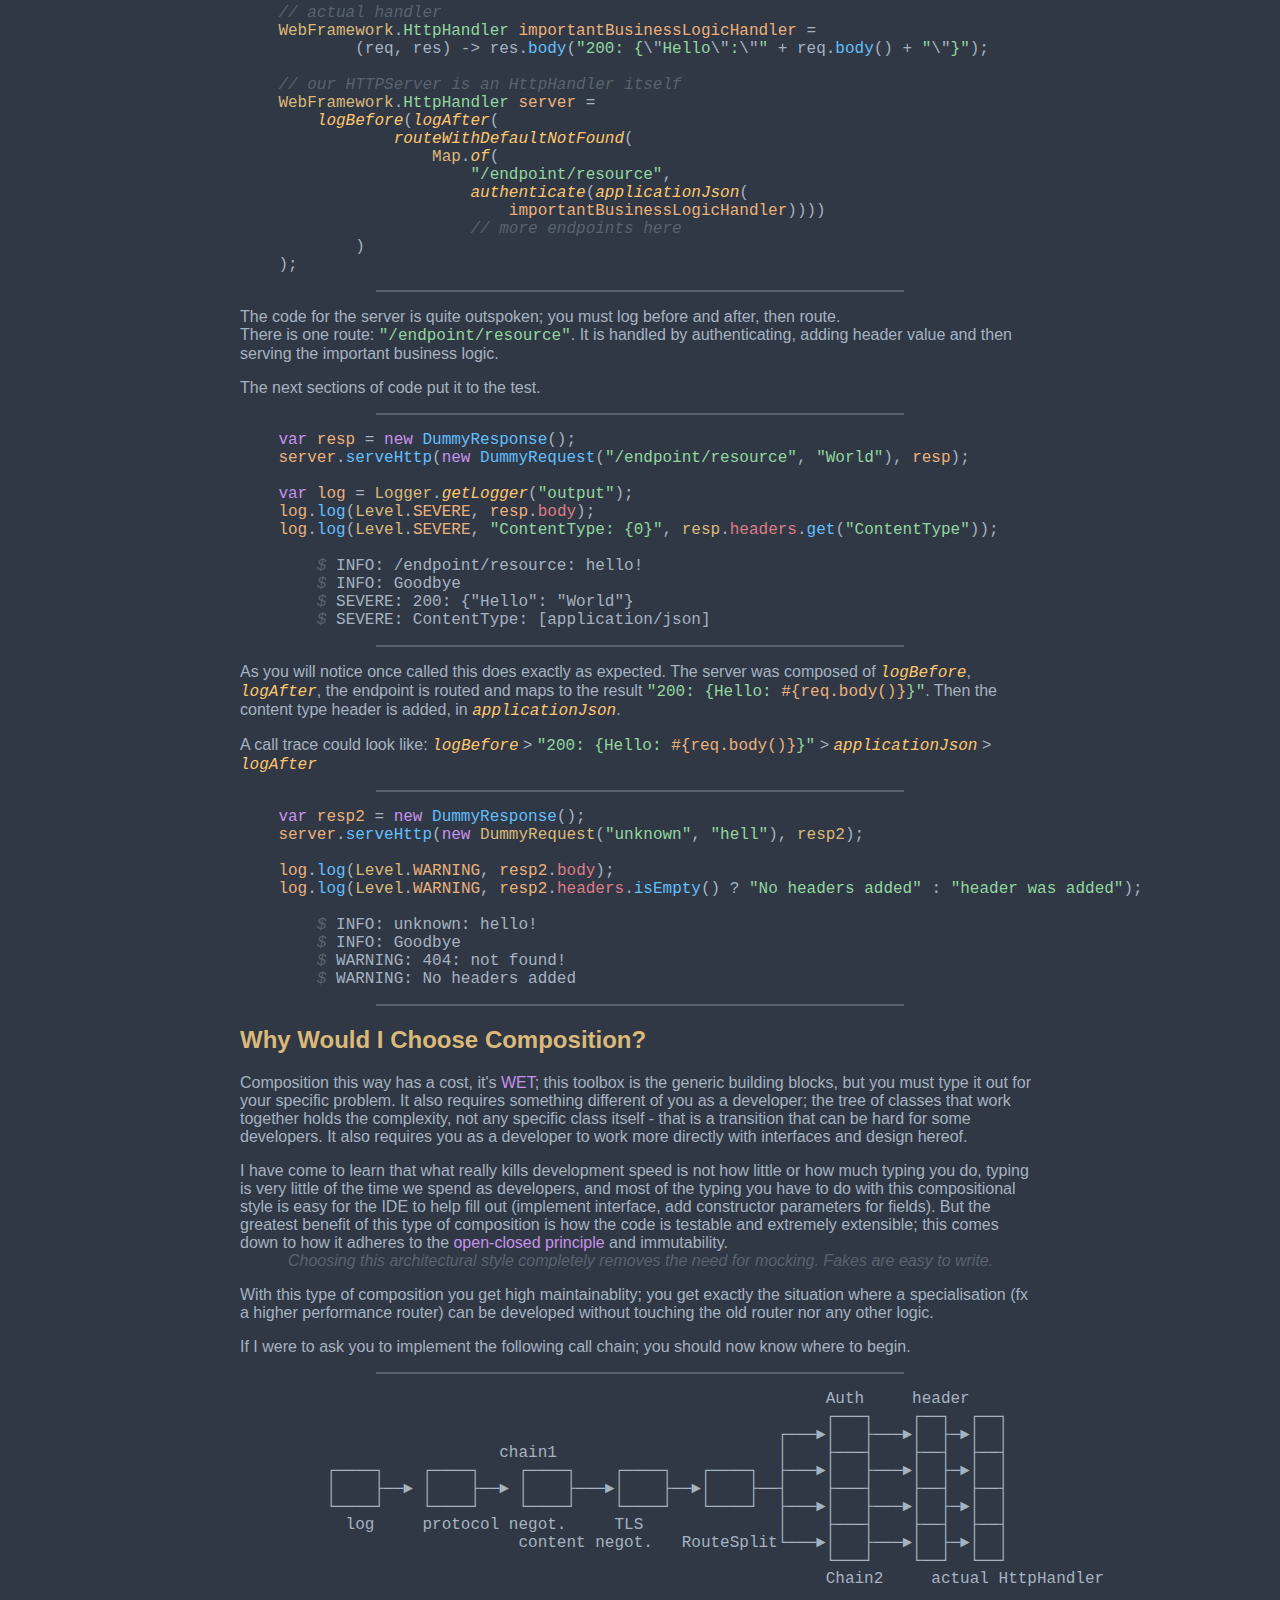
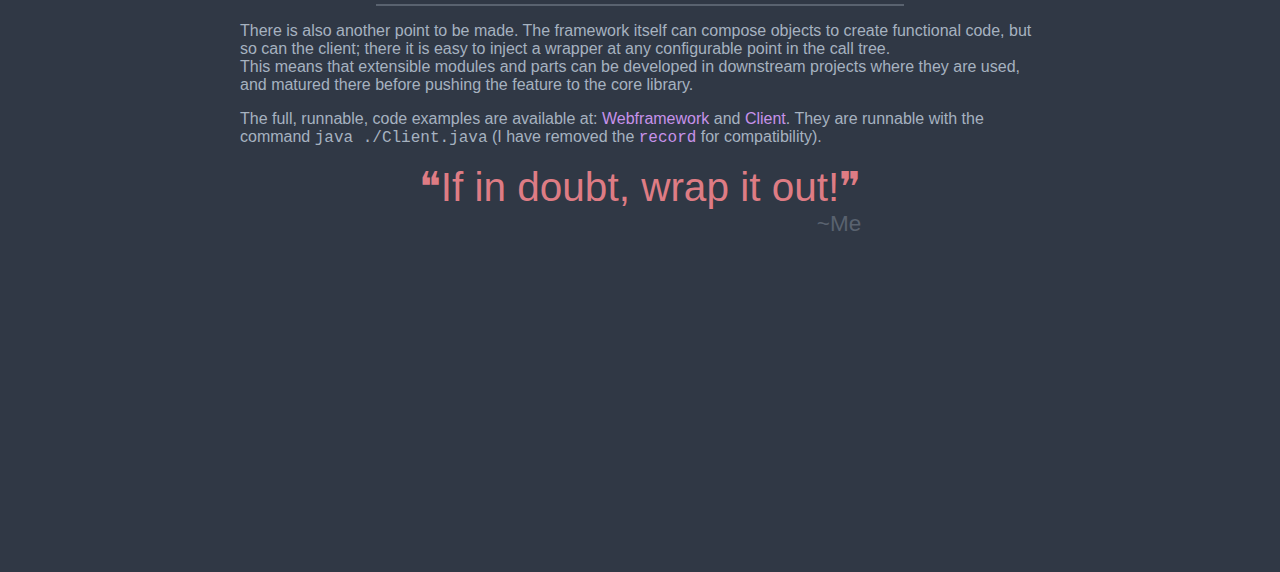
==== commit 5b397087: "Update index.html" ====
--- a/composition/index.html
+++ b/composition/index.html
@@ -4,7 +4,10 @@
 <title>Composition</title>
 <meta http-equiv="Content-Type" content="text/html; charset=utf-8">
 <style>
-    @import url('https://fonts.googleapis.com/css2?family=Fira+Code&display=swap');
+    @font-face {
+     font-family: "Source Code Pro";
+     src: url('/composition/SourceCodePro.ttf') format('truetype');
+    }
     :root {
         --keyword: #c792ea;
         --class: #dbb979;
@@ -23,7 +26,7 @@
         font-family: "Gill Sans MT", Calibri, sans-serif;
     }
     pre, pre > *, span.code, span.code > * {
-        font-family: "Fira Code", Consolas, ui-monospace, monospace;
+        font-family: "Source Code Pro", ui-monospace, monospace;
     }
     a {
         color: var(--keyword);
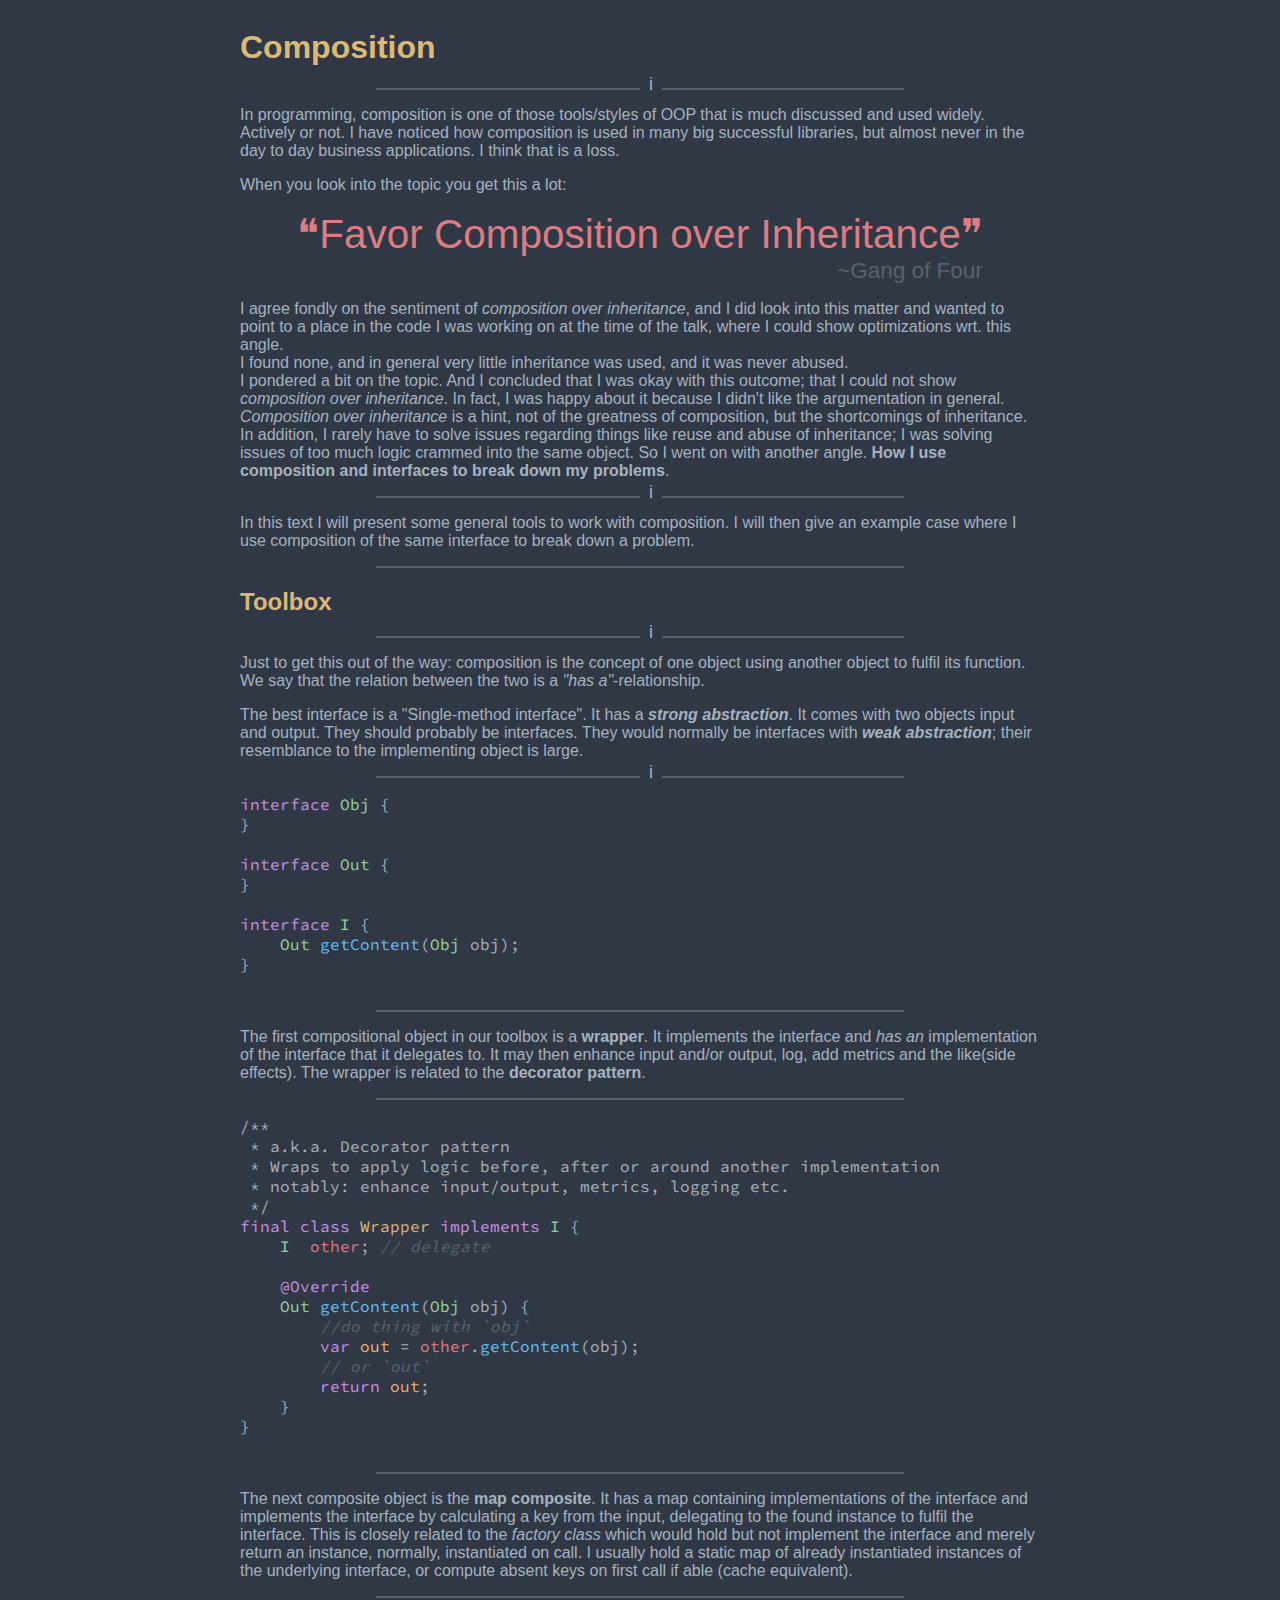
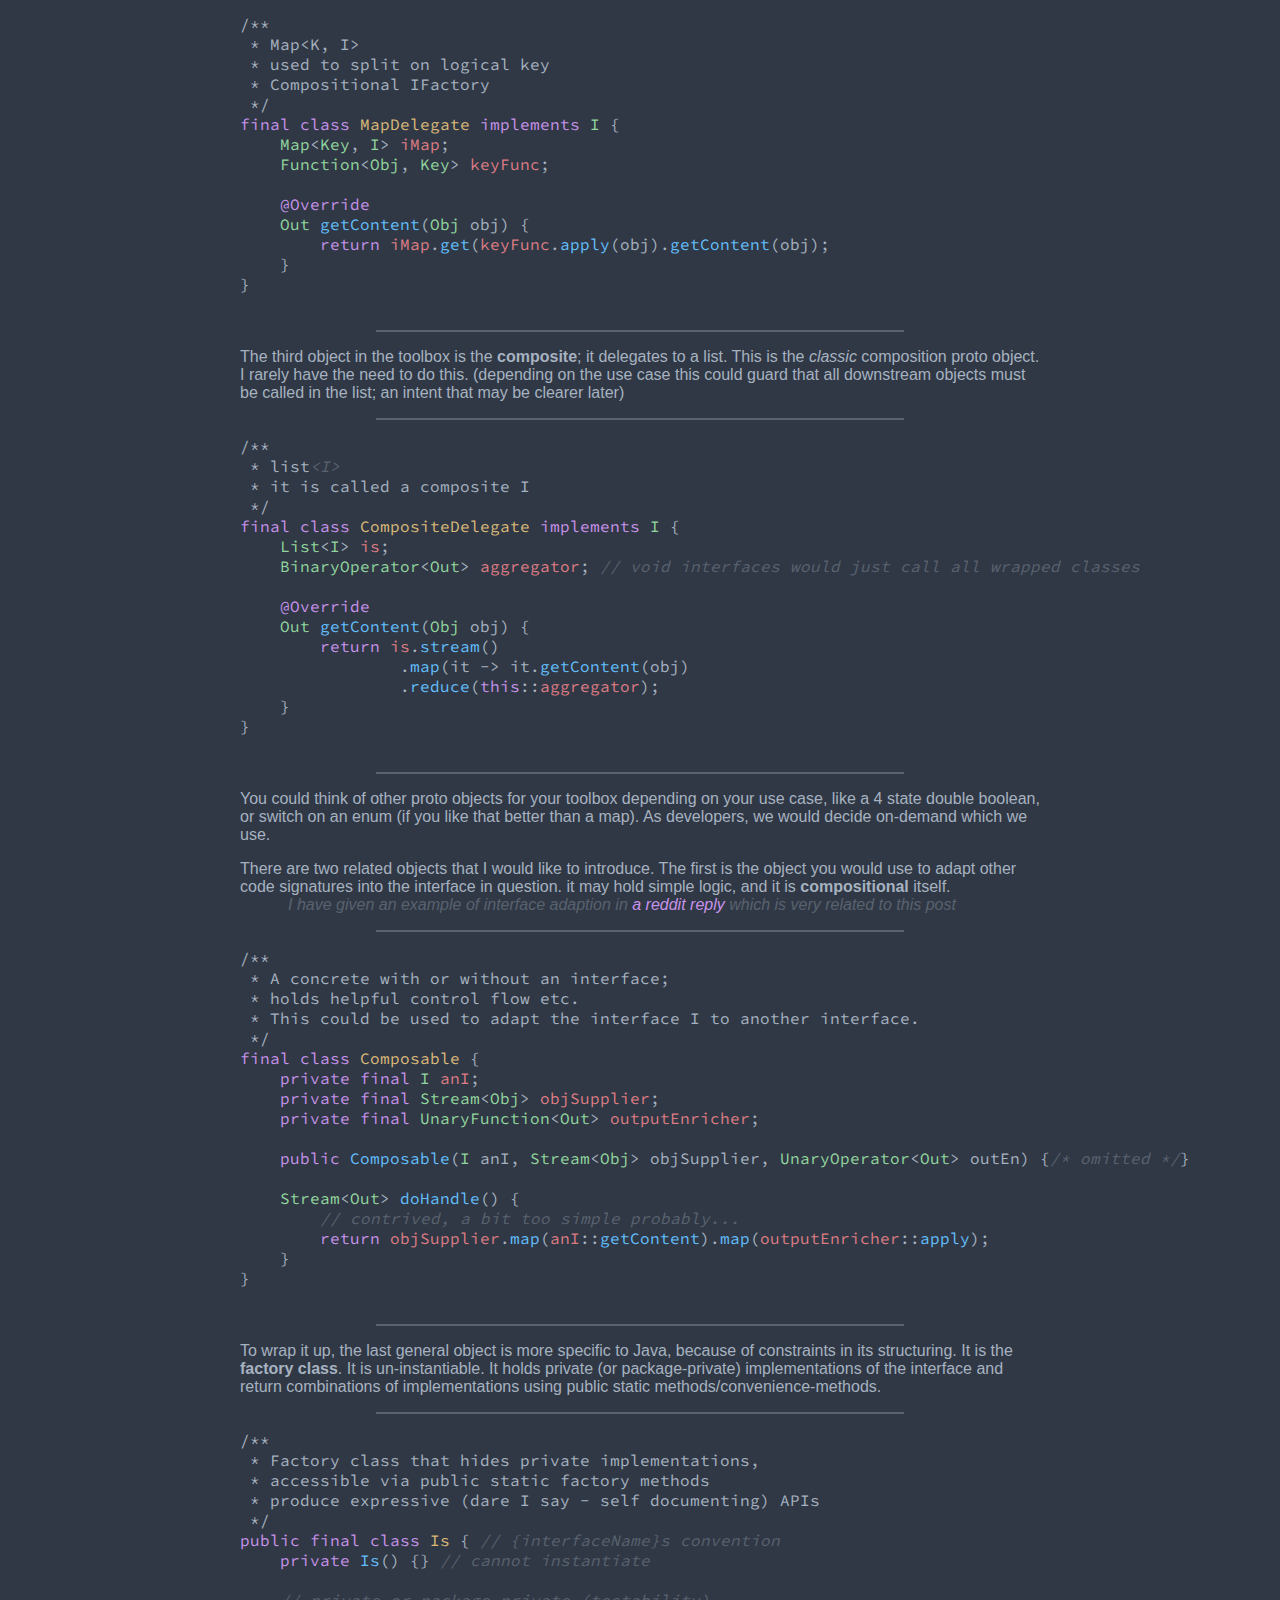
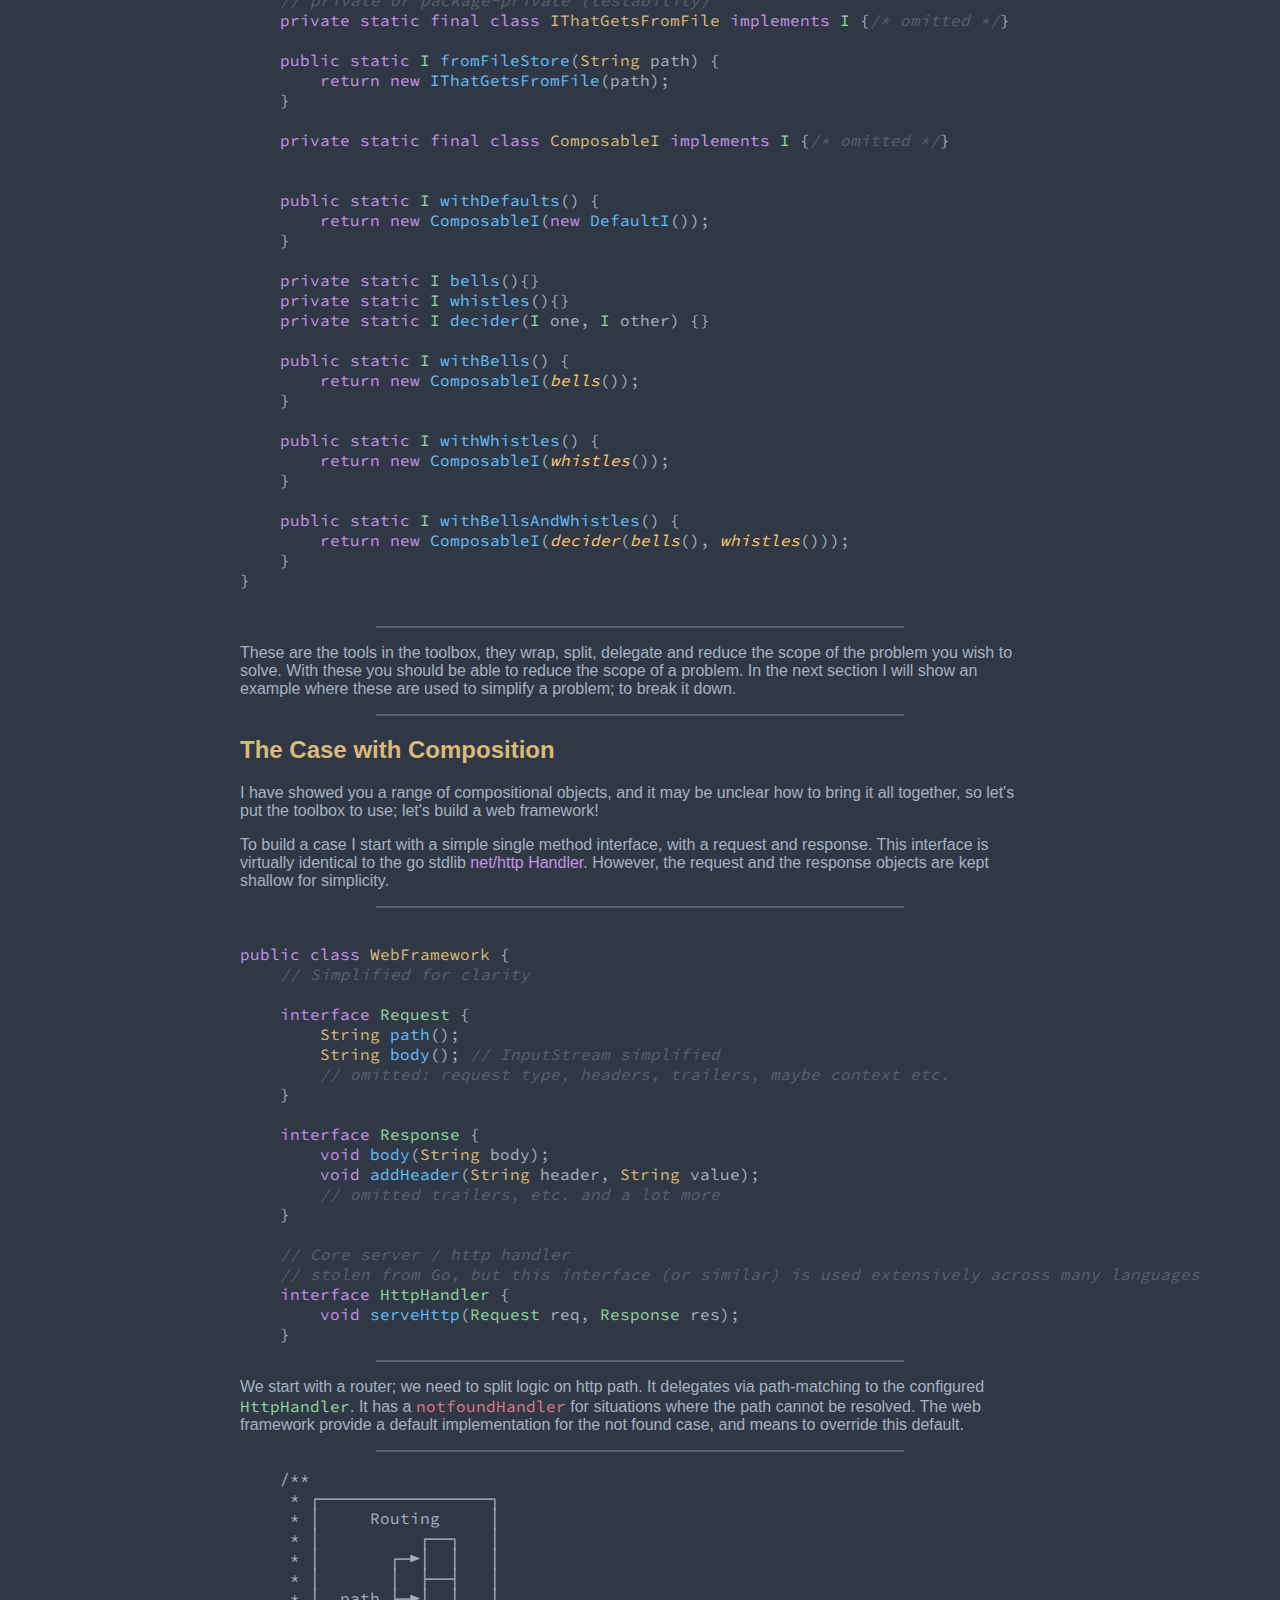
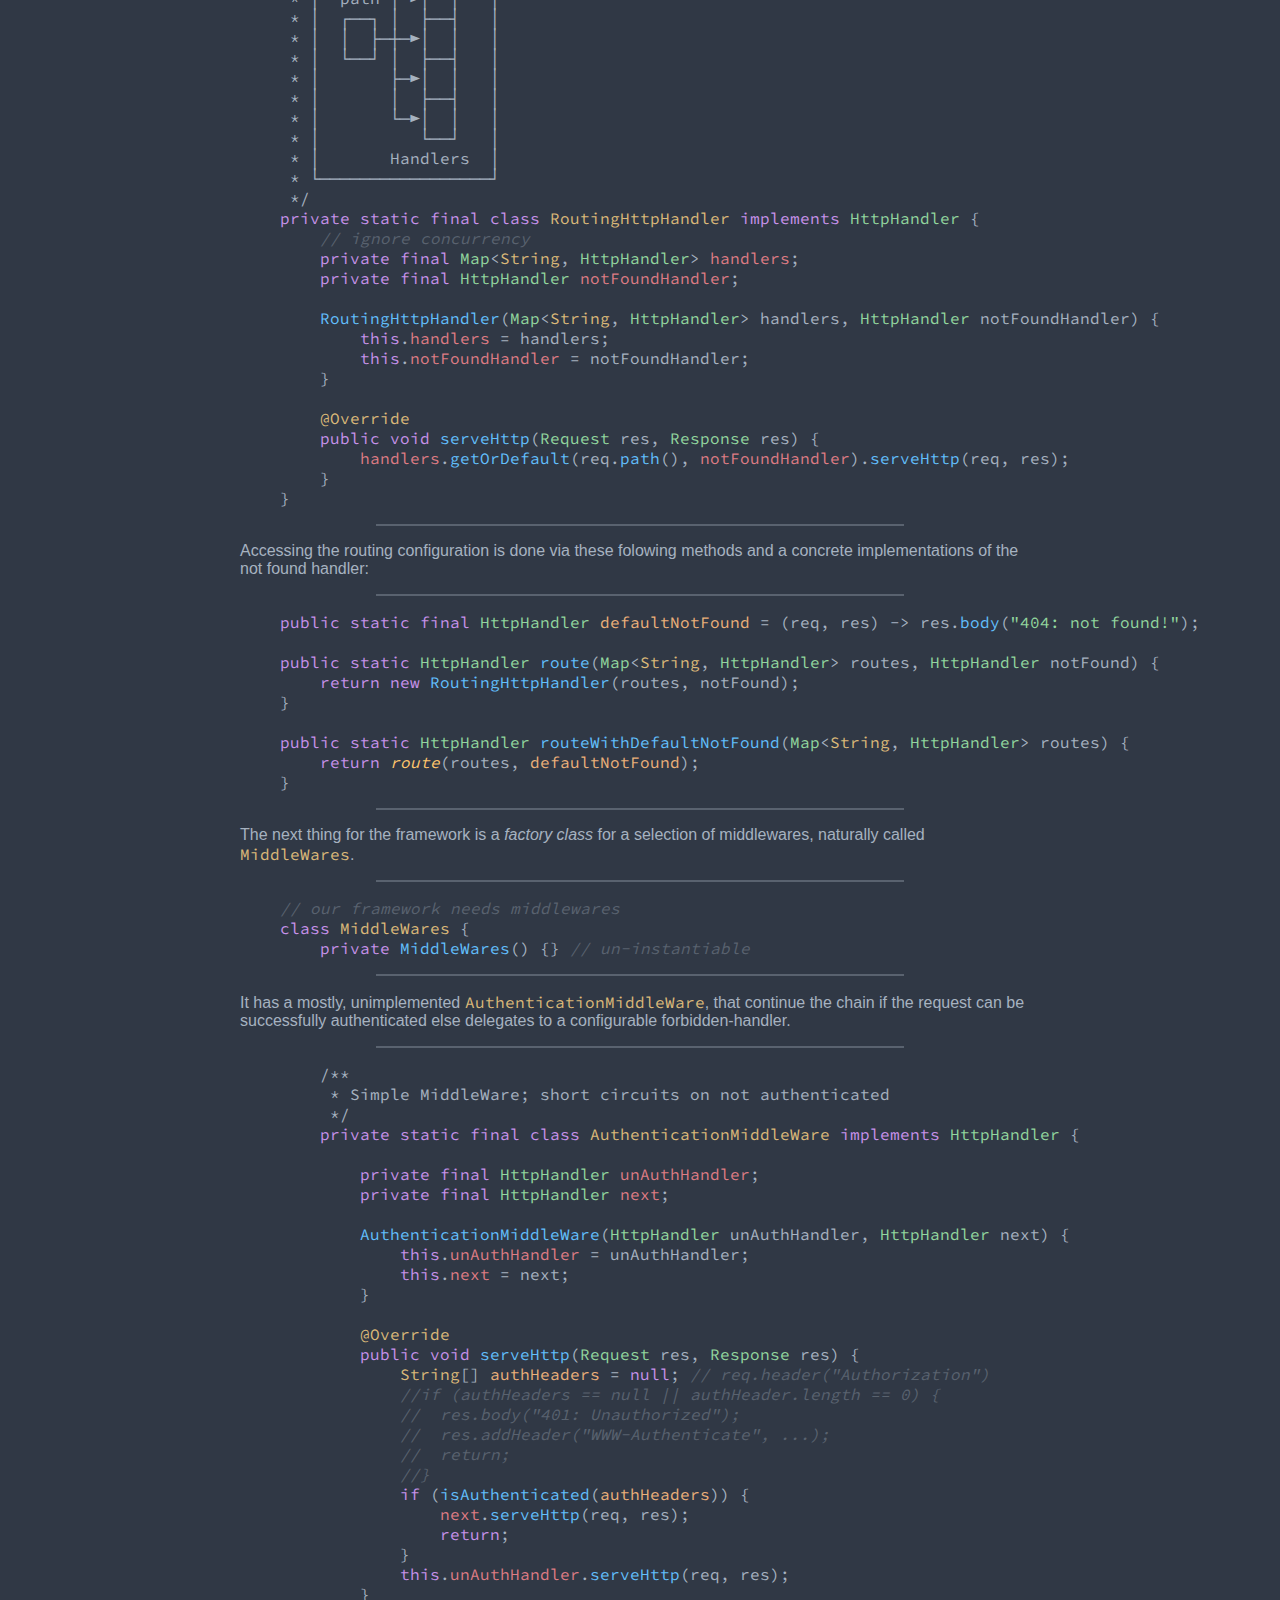
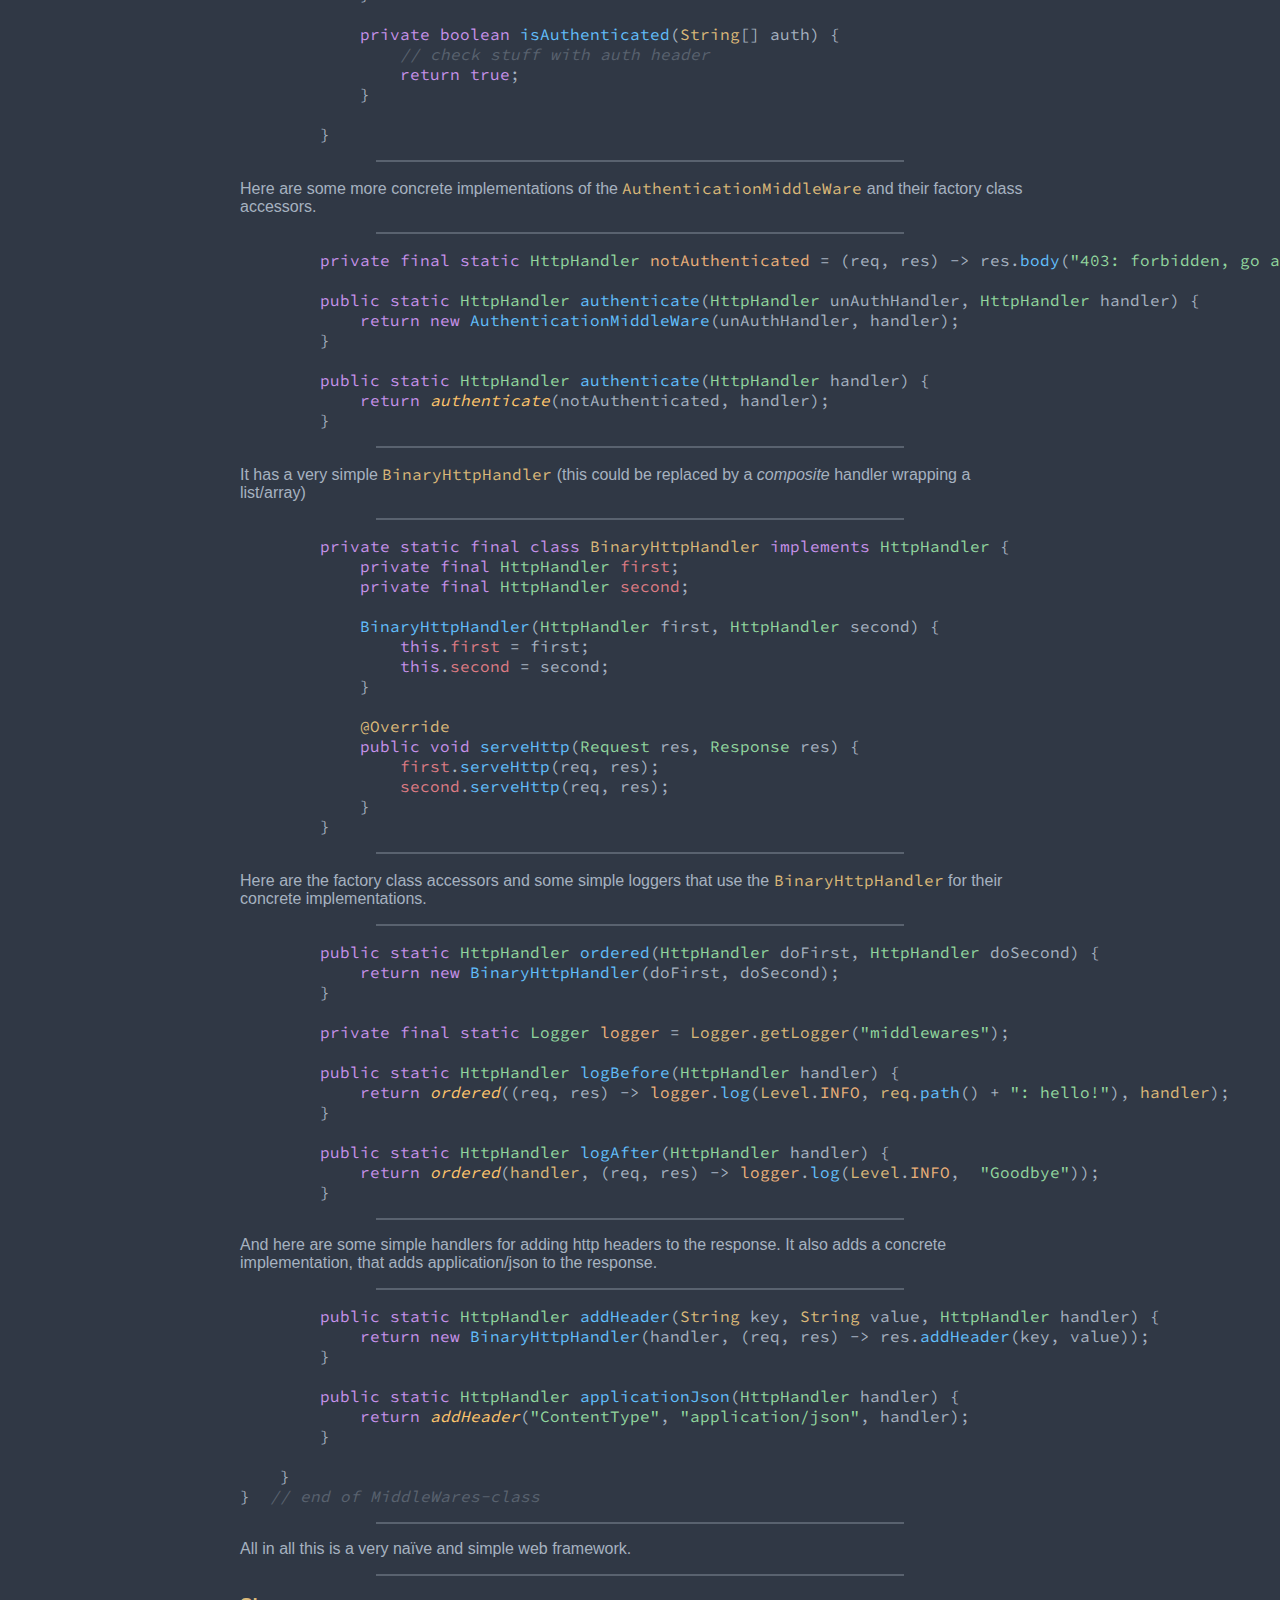
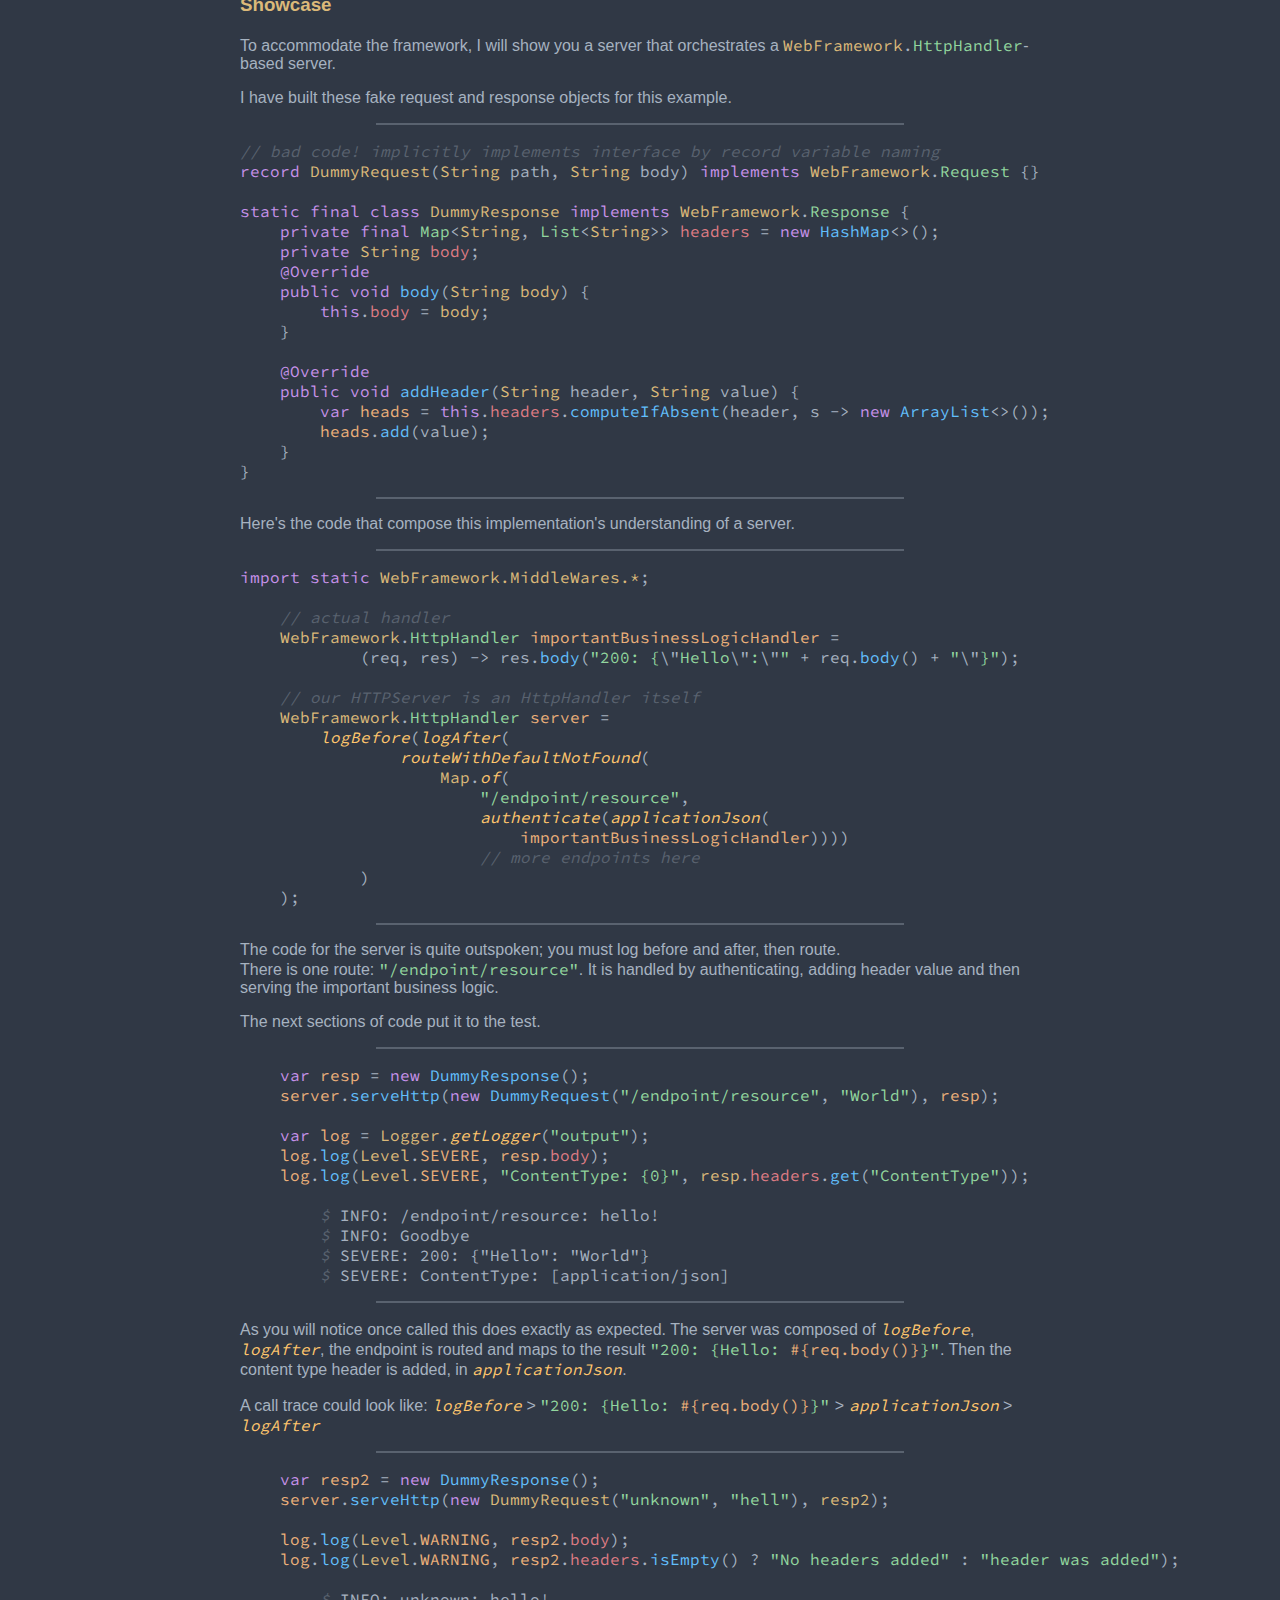
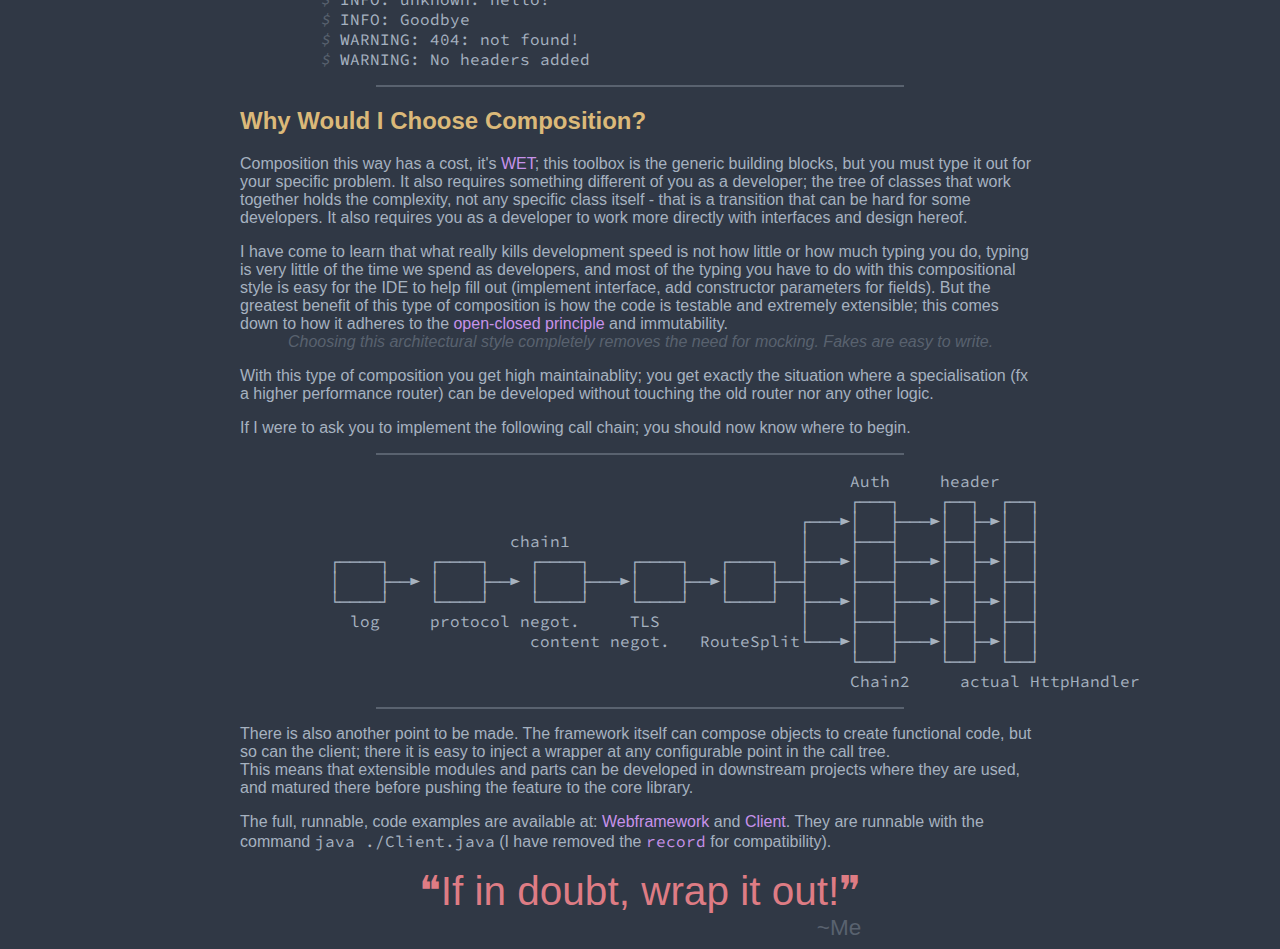
==== commit 33b5f1dc: "Update index.html" ====
--- a/composition/index.html
+++ b/composition/index.html
@@ -6,7 +6,7 @@
 <style>
     @font-face {
      font-family: "Source Code Pro";
-     src: url('/composition/SourceCodePro.ttf') format('truetype');
+     src: url('/composition/SourceCodePro-Regular.ttf') format('truetype');
     }
     :root {
         --keyword: #c792ea;
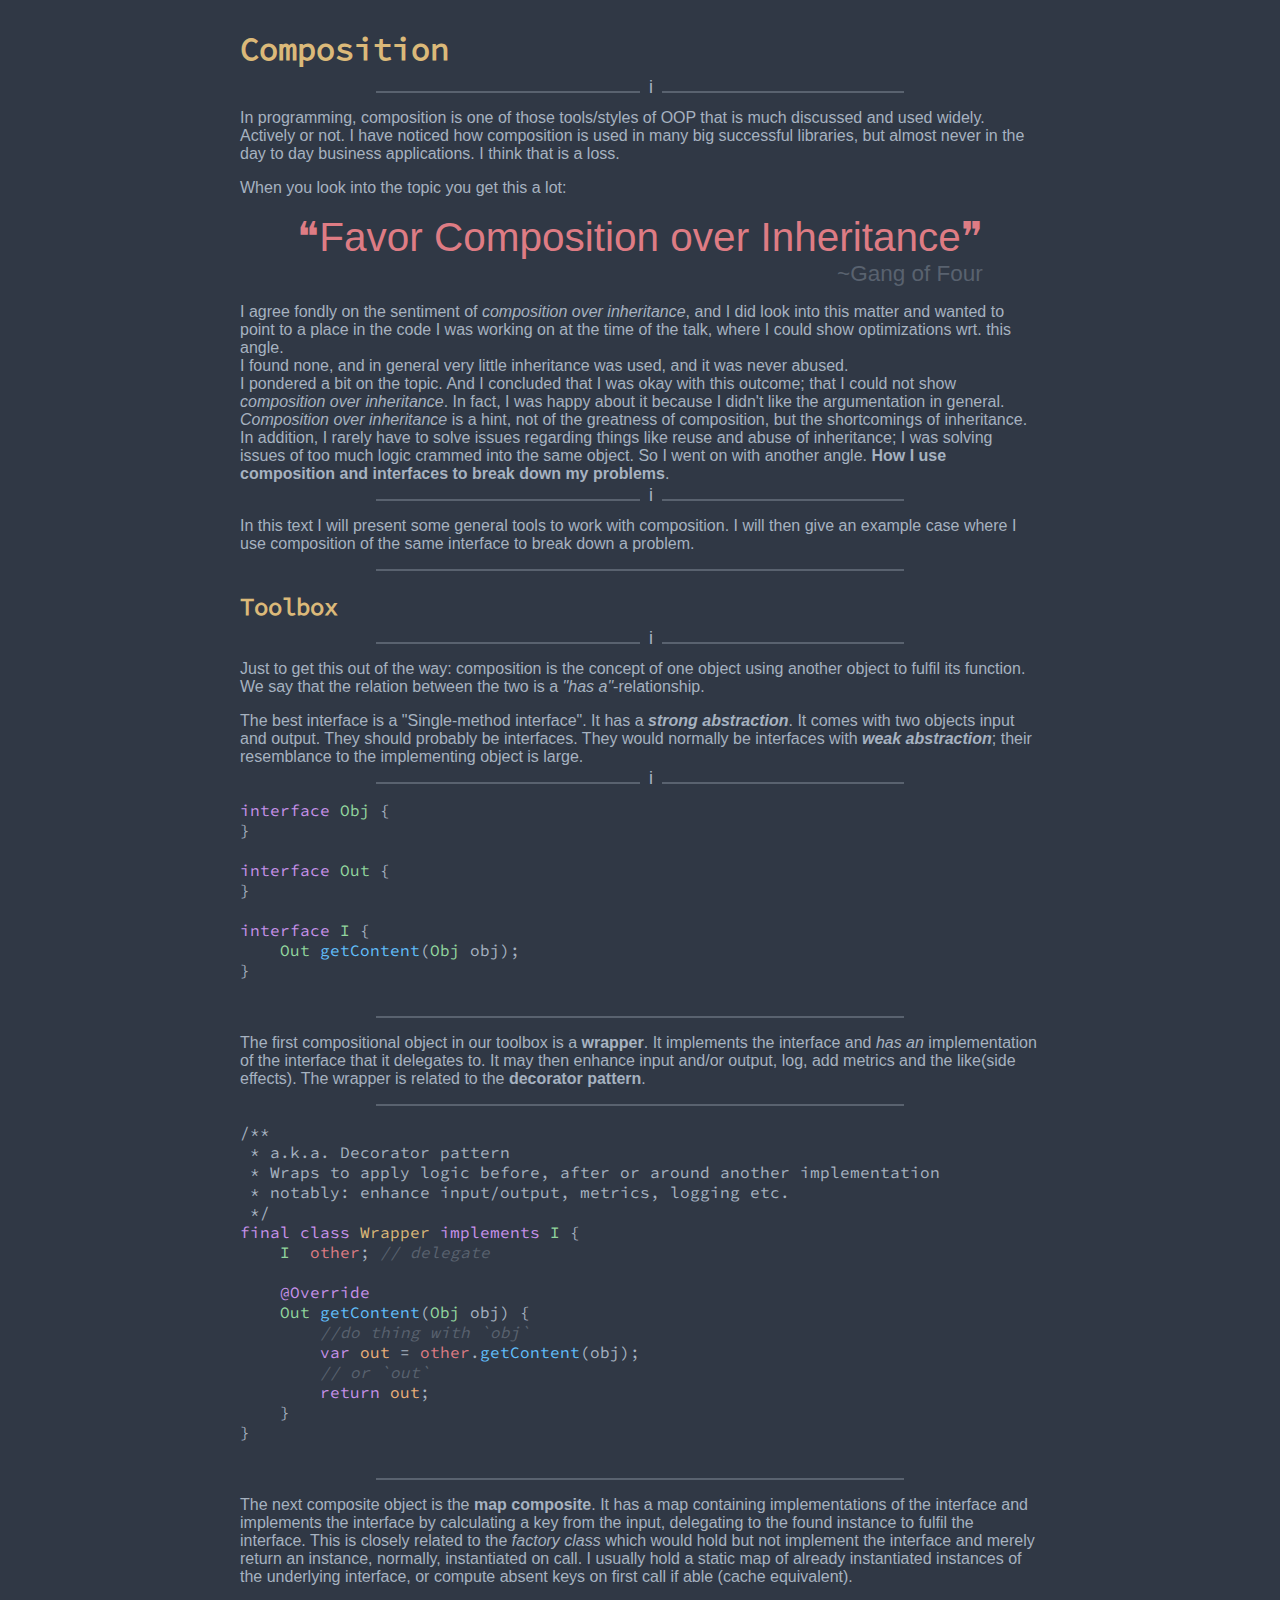
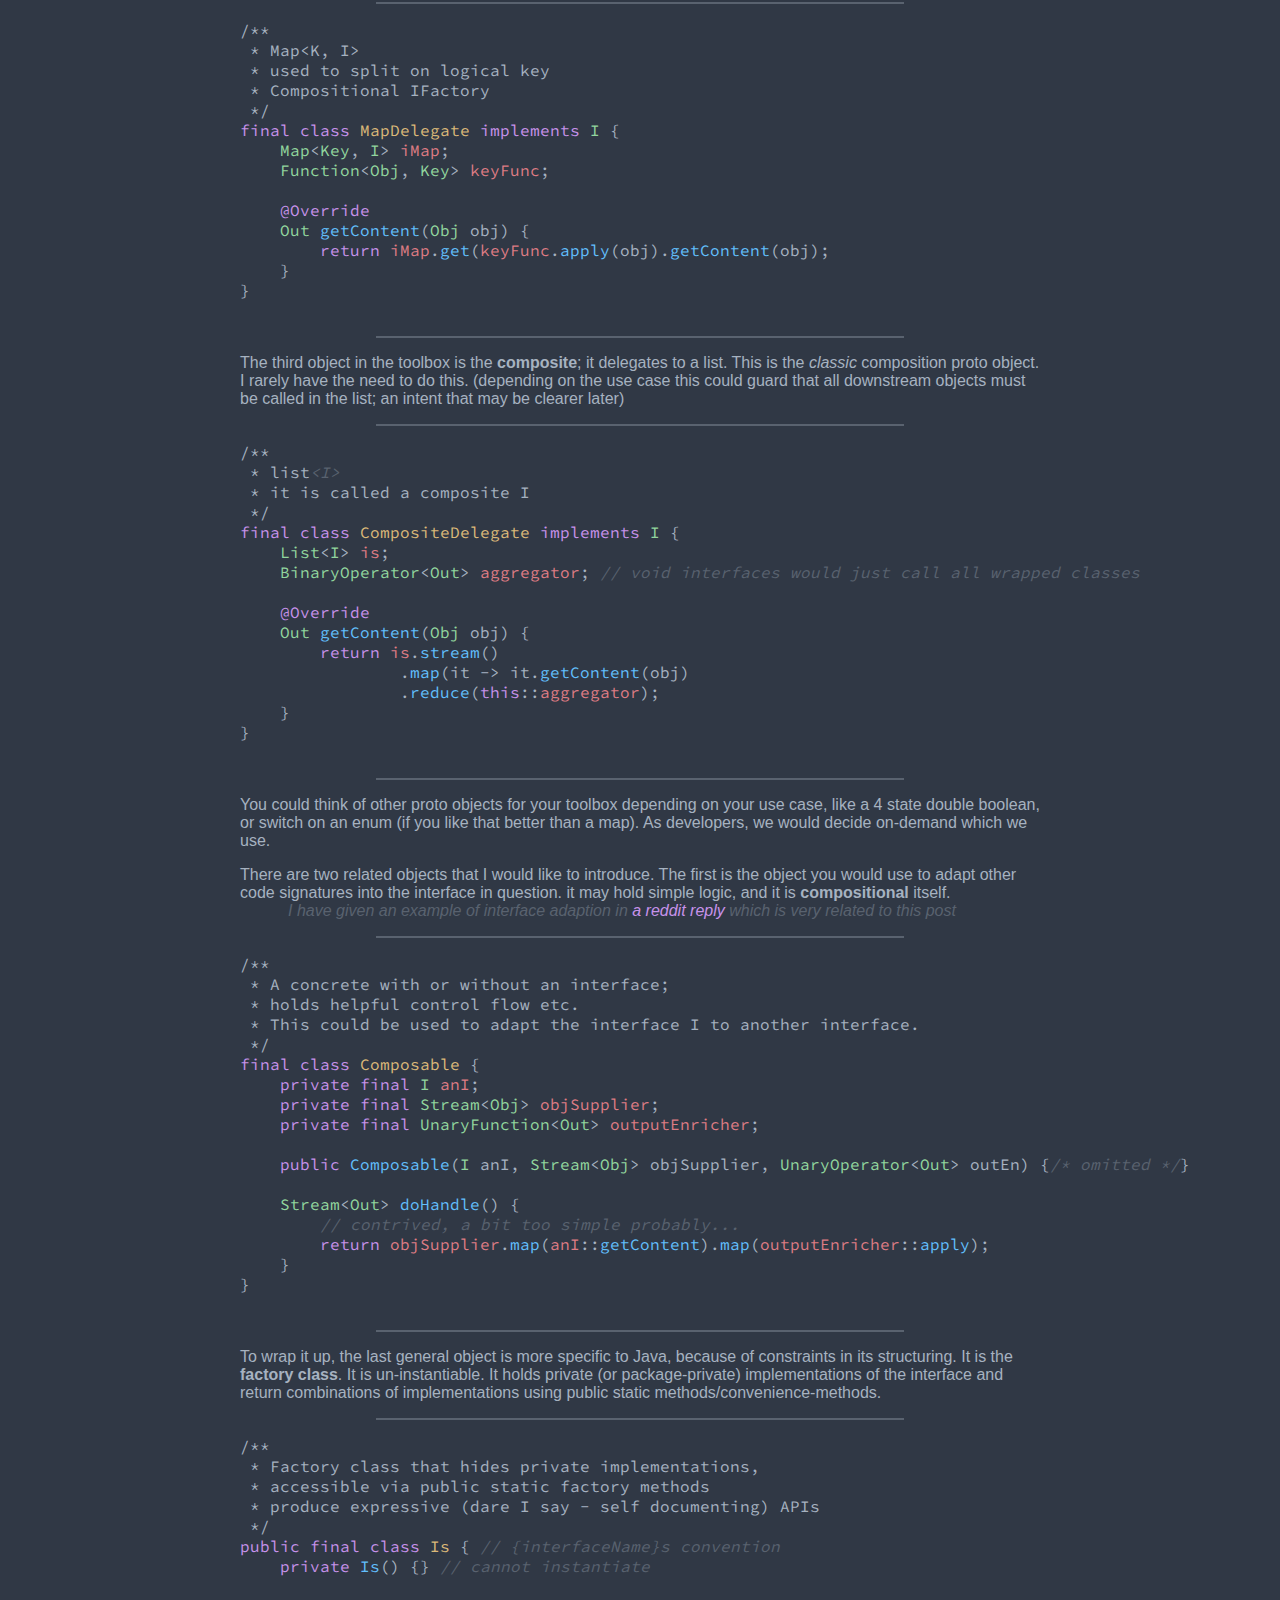
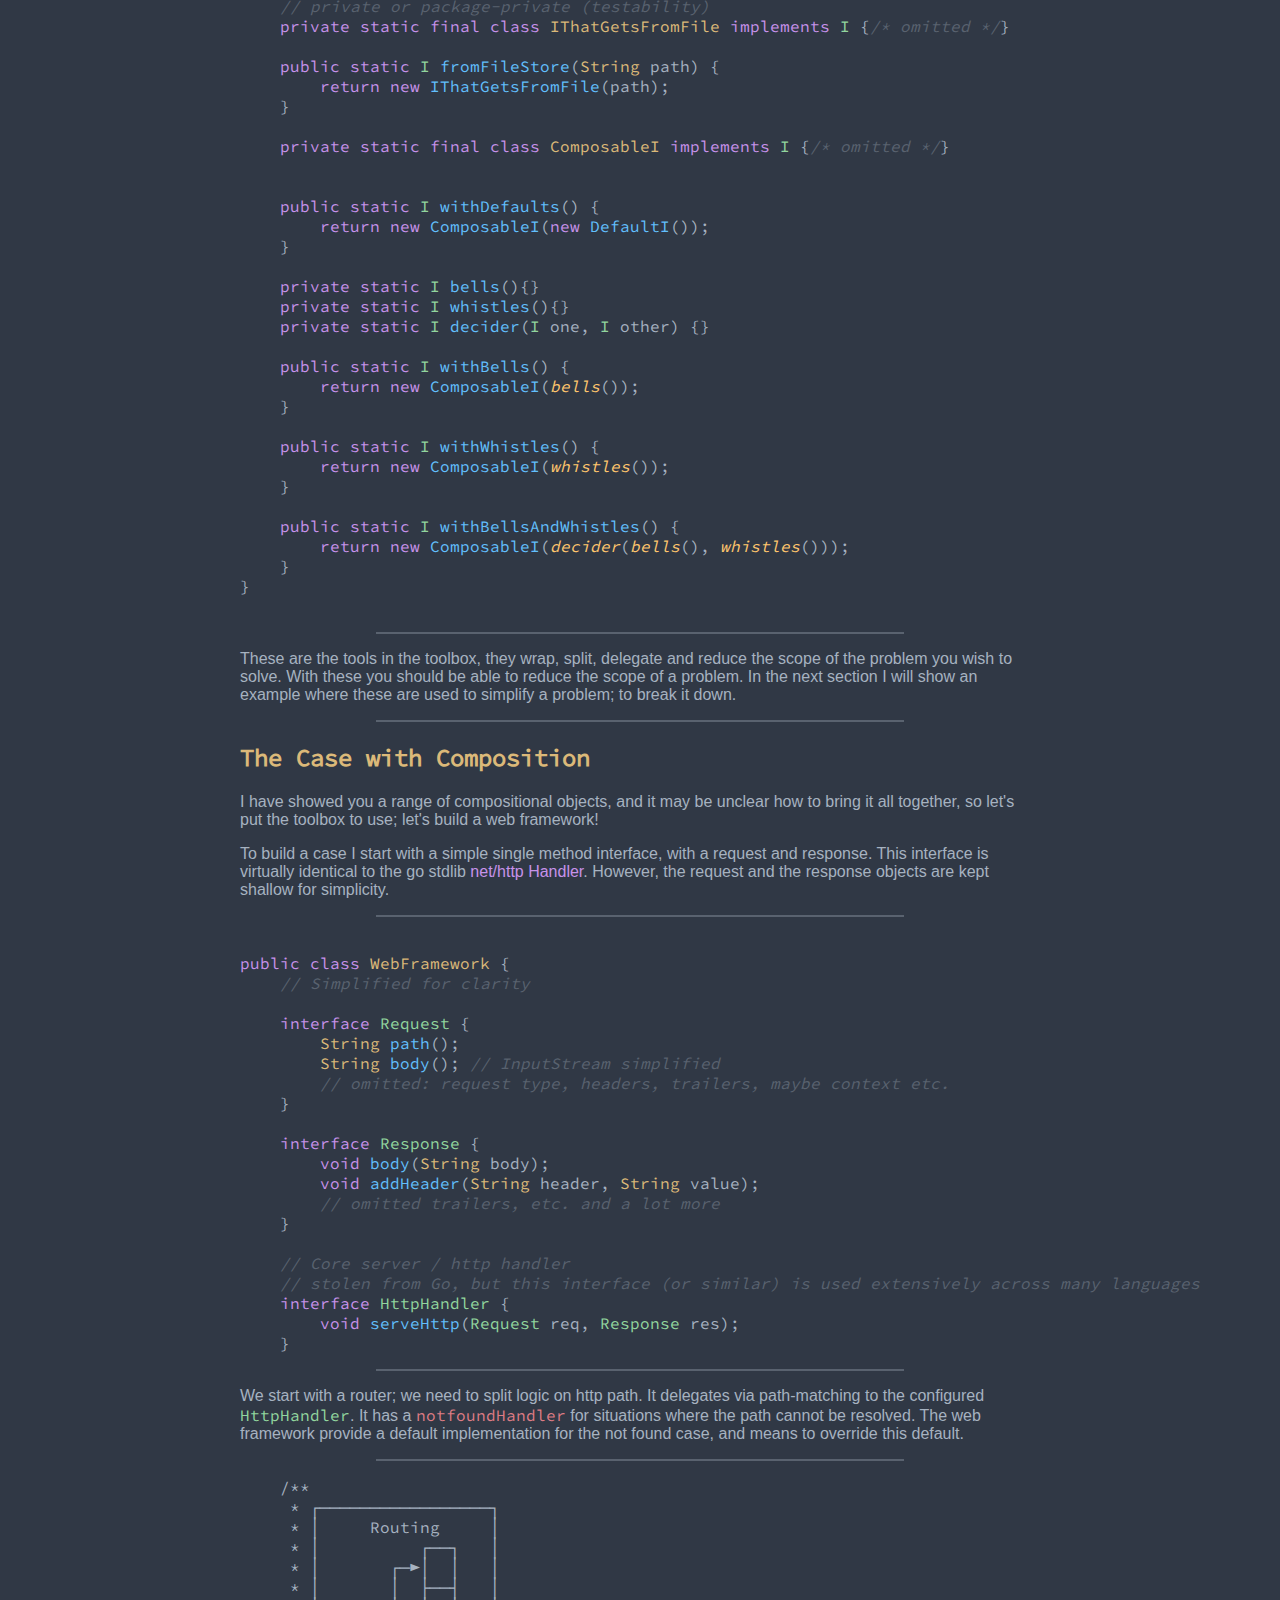
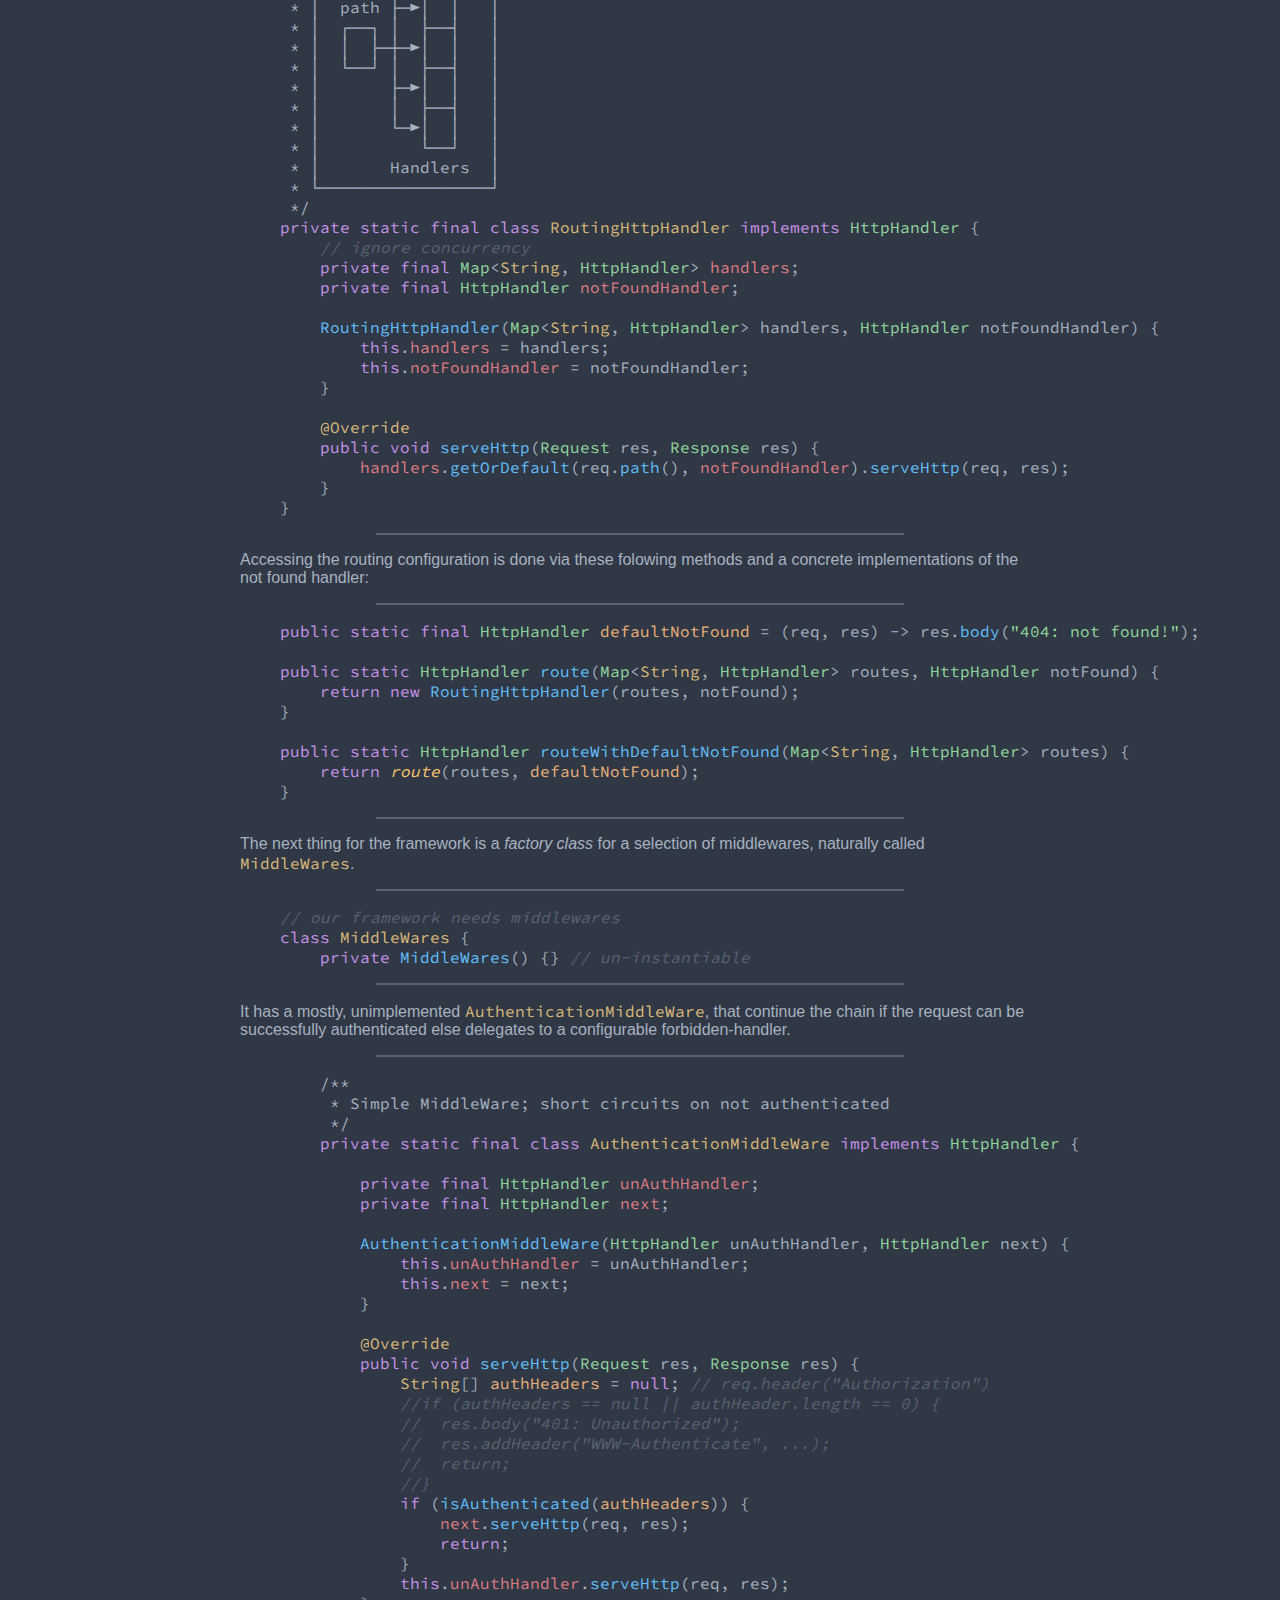
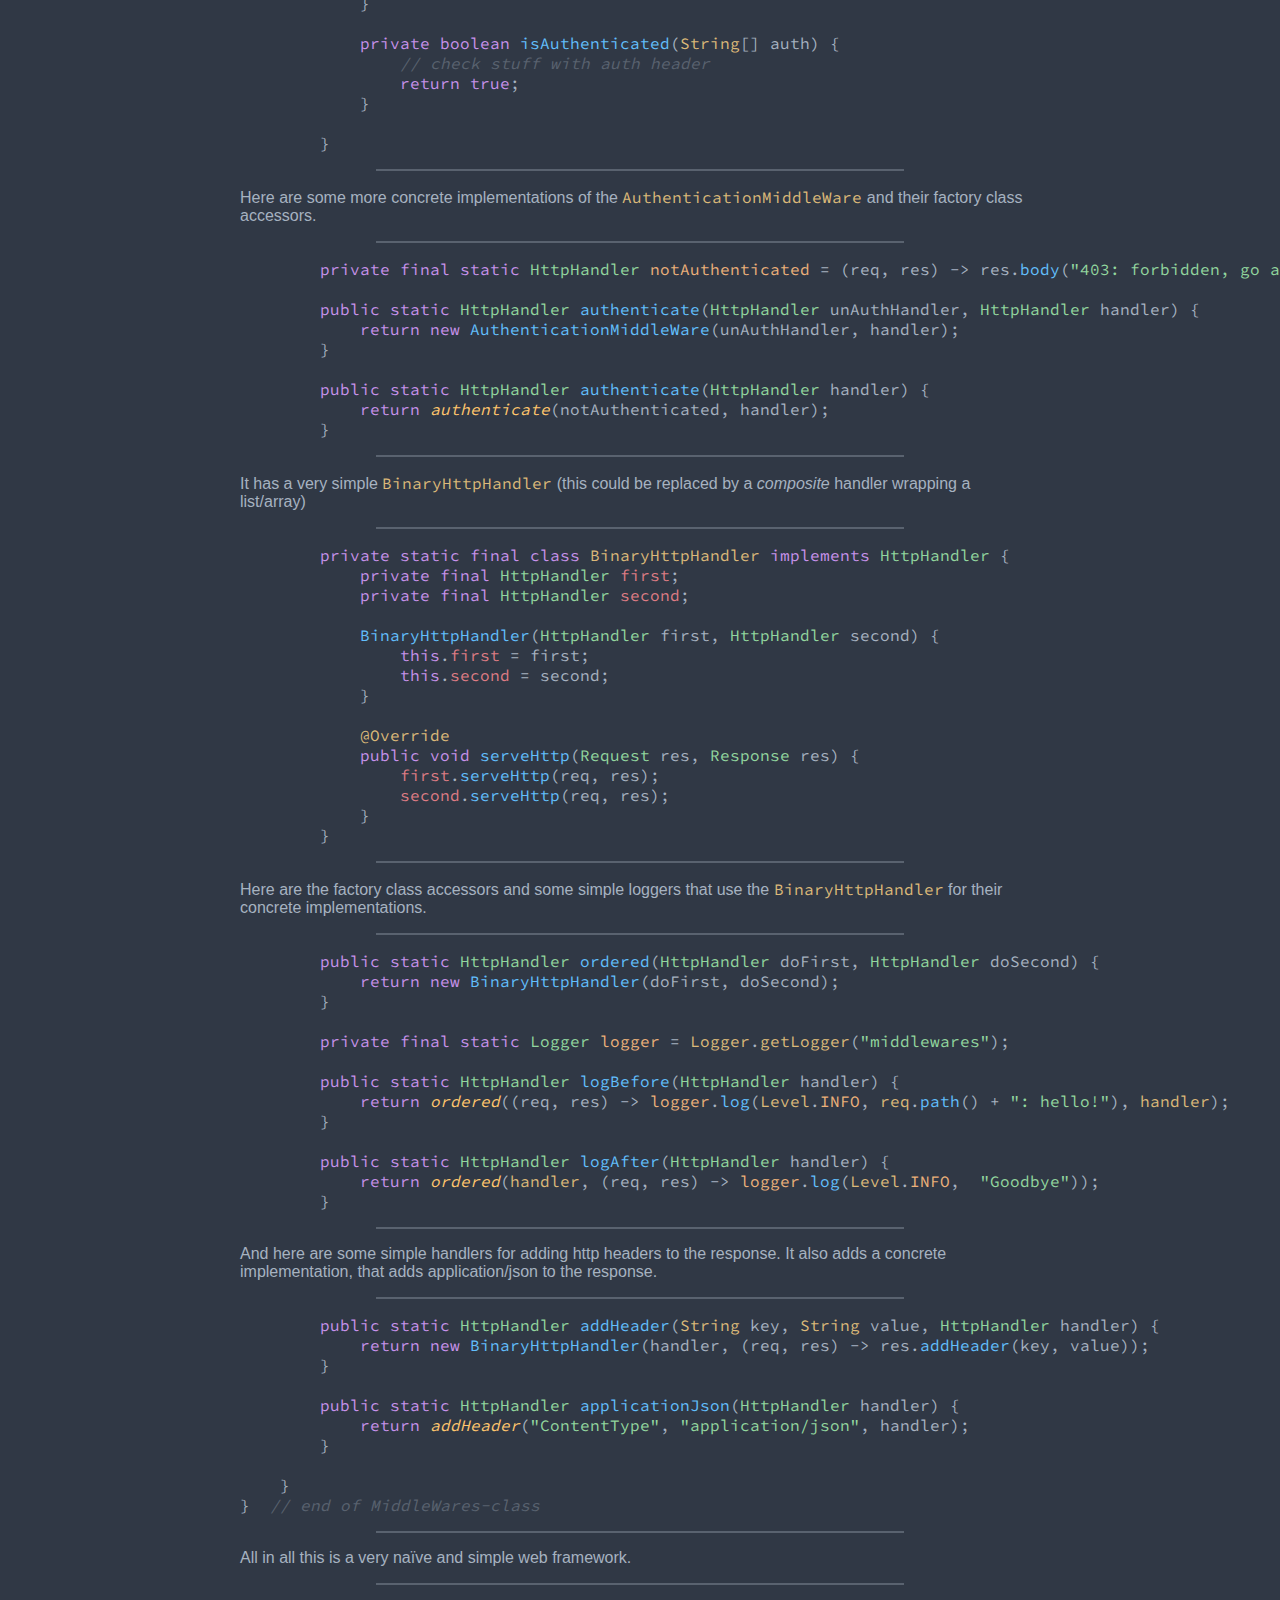
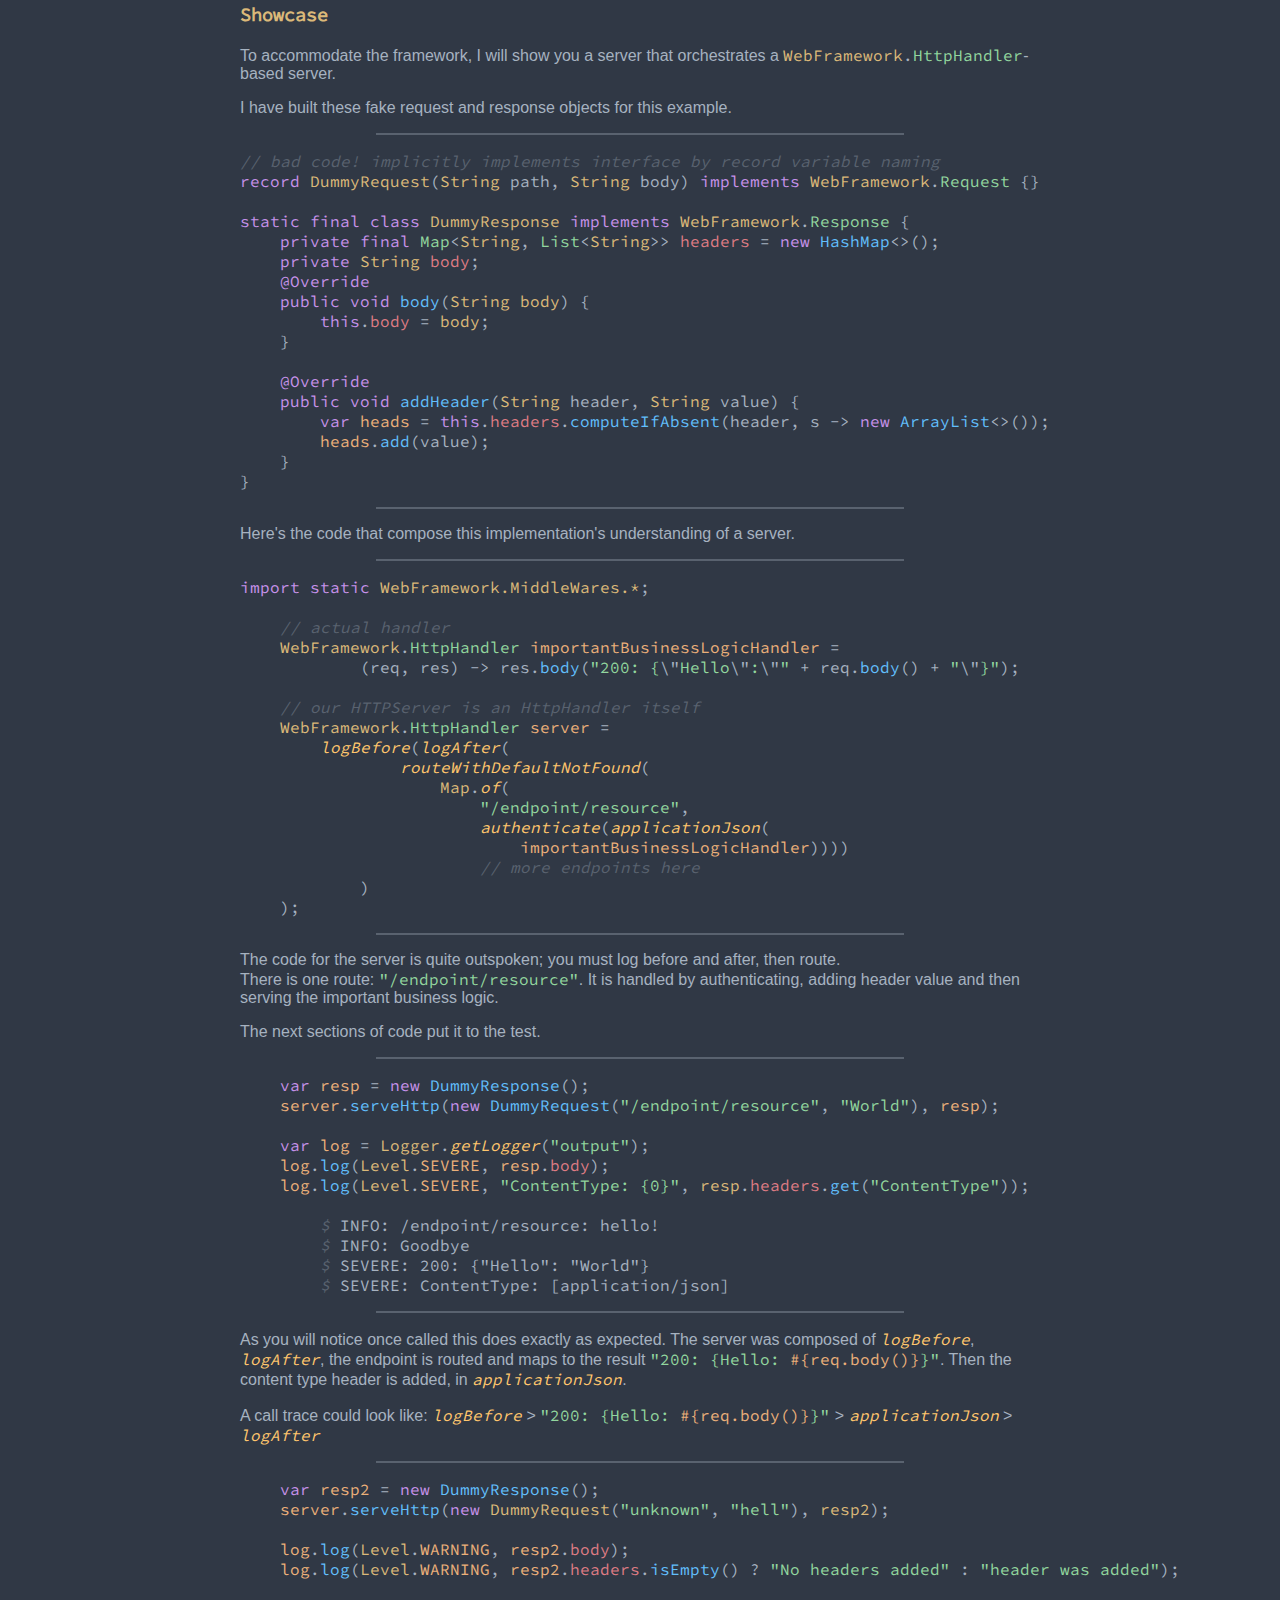
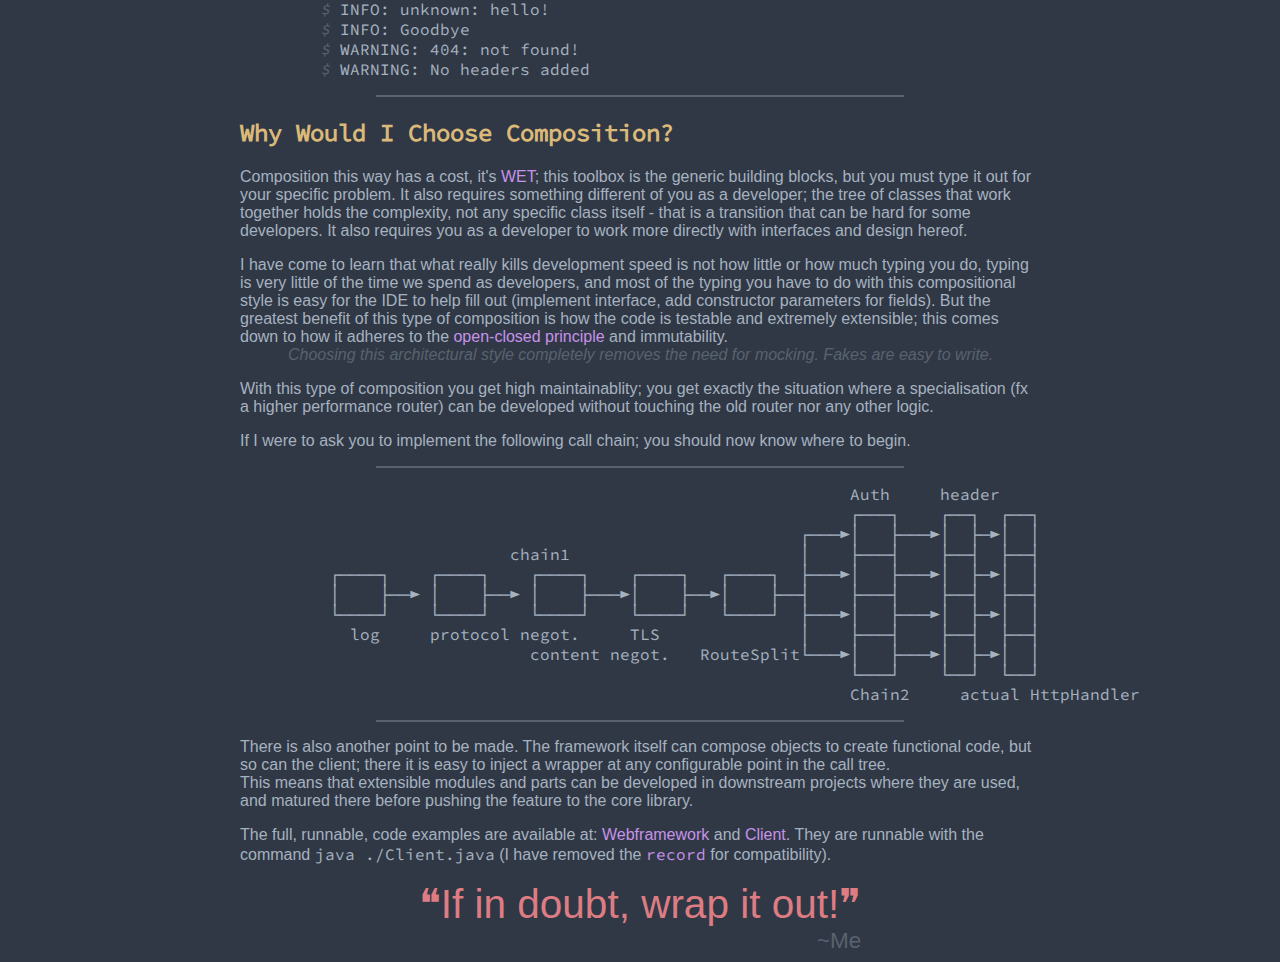
==== commit b0e965be: "Update index.html" ====
--- a/composition/index.html
+++ b/composition/index.html
@@ -65,6 +65,7 @@
     }
     h1, h2, h3, h4 {
         color: var(--class);
+        font-family: "Source Code Pro", ui-monospace, monospace;
     }
     .indent {
         margin-left: 3rem;
@@ -117,7 +118,7 @@
     .toggletip > span {
         display: none;
         background-color: var(--text-default-color);
-        font-size: max(2vh, 2vw);
+        font-size: 2vmax;
         color: var(--background);
         border: 2px solid var(--background);
     }
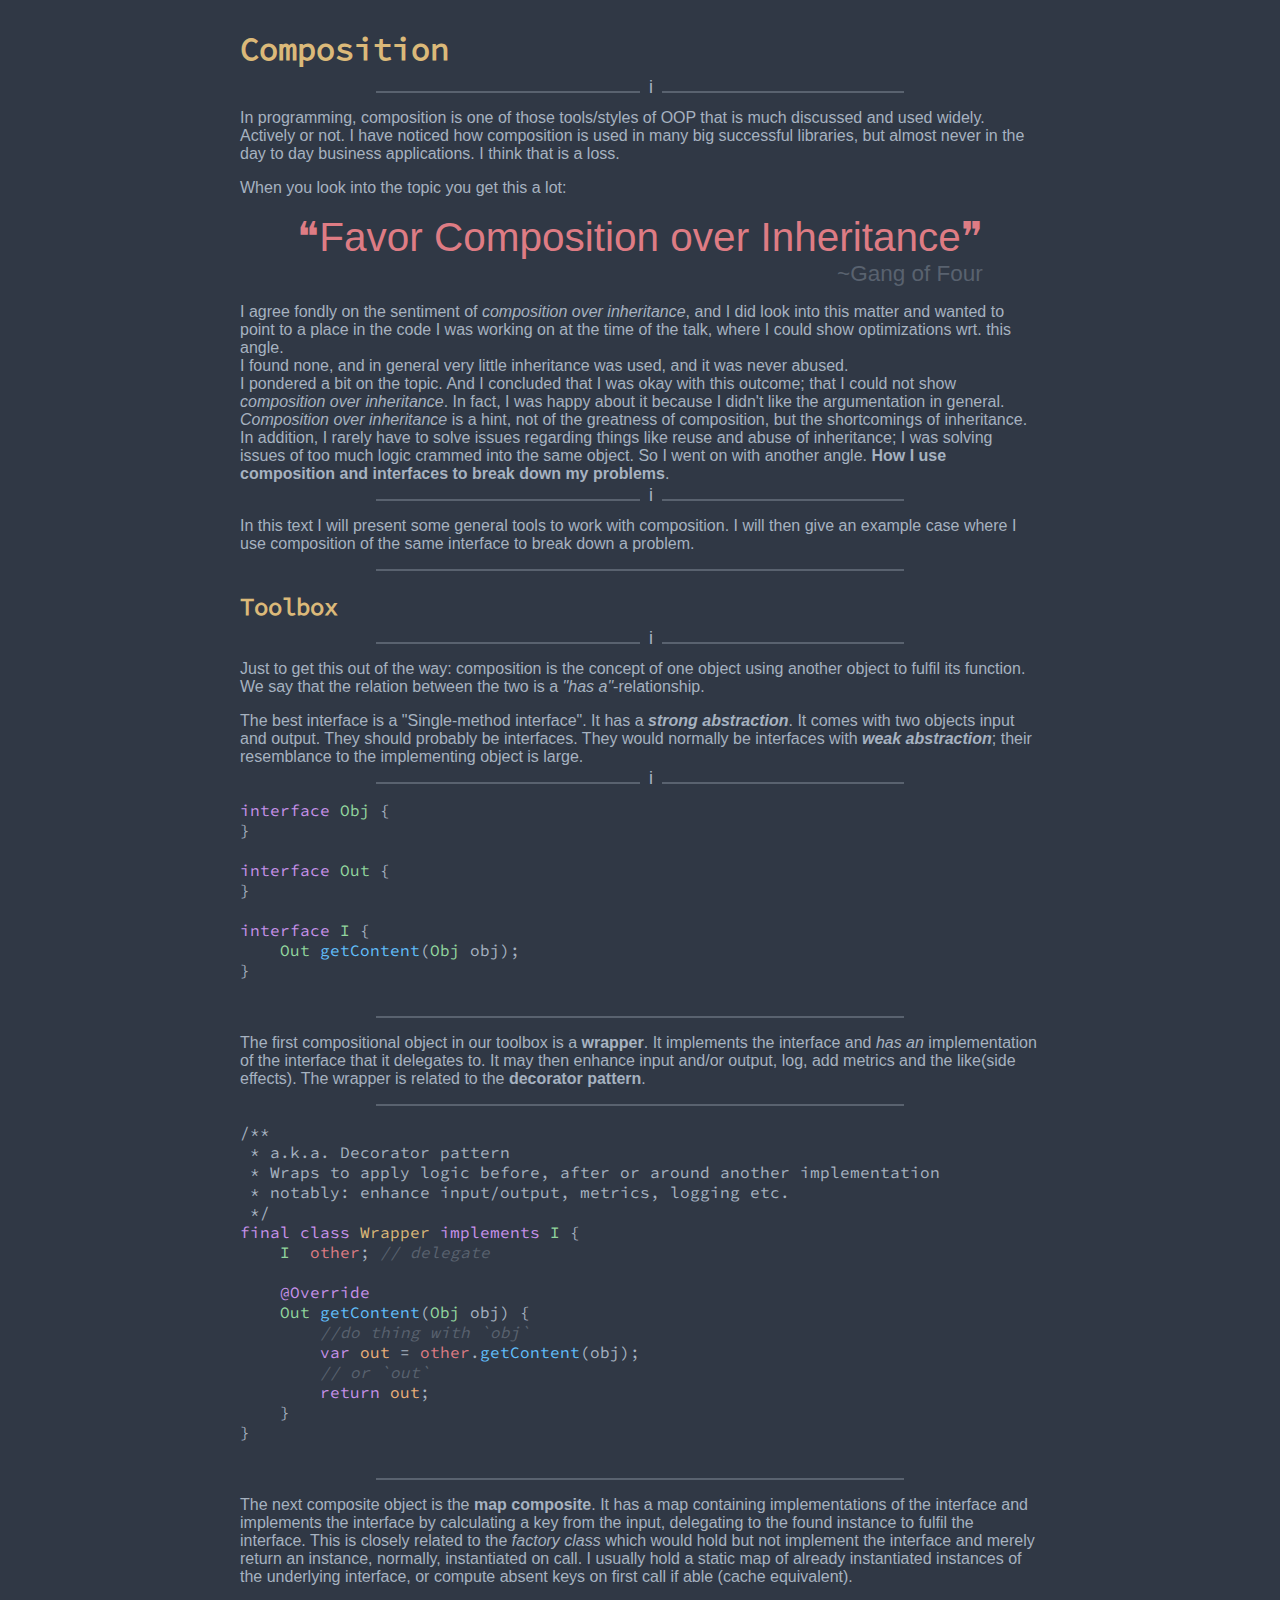
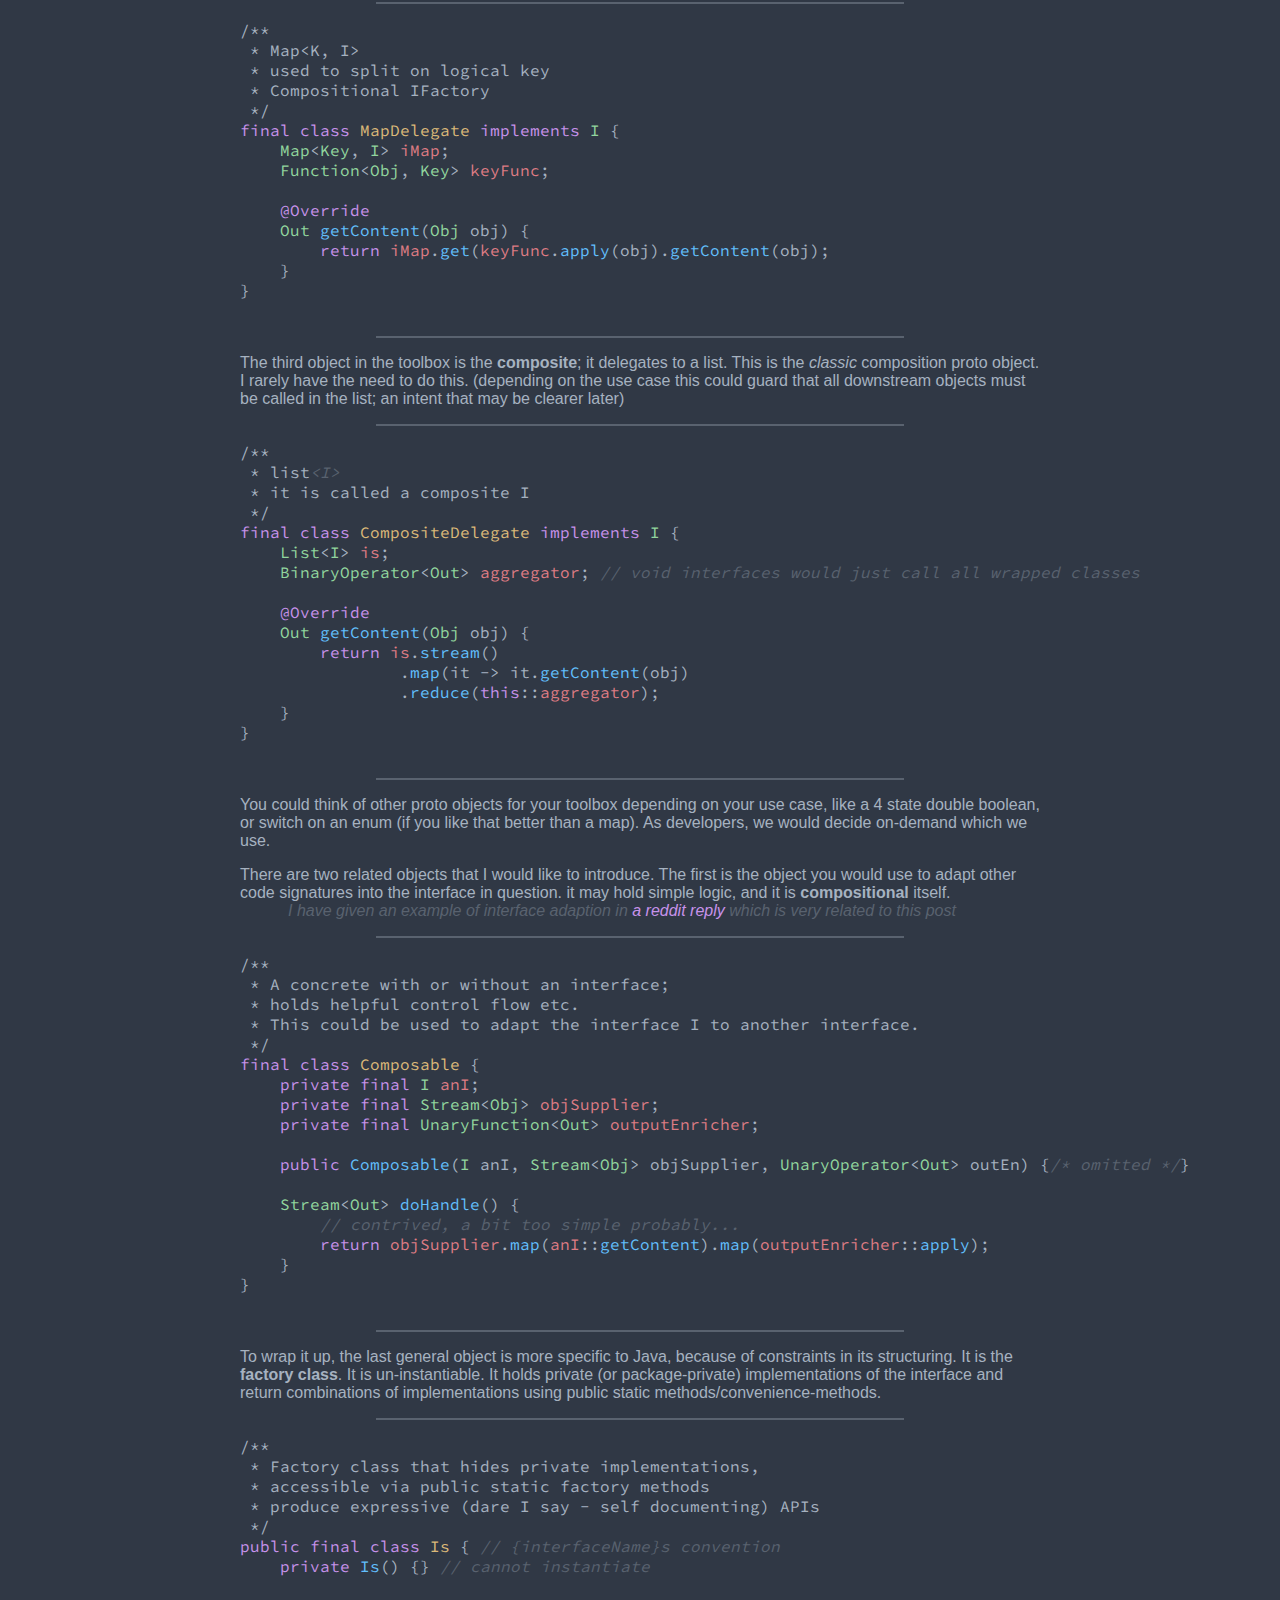
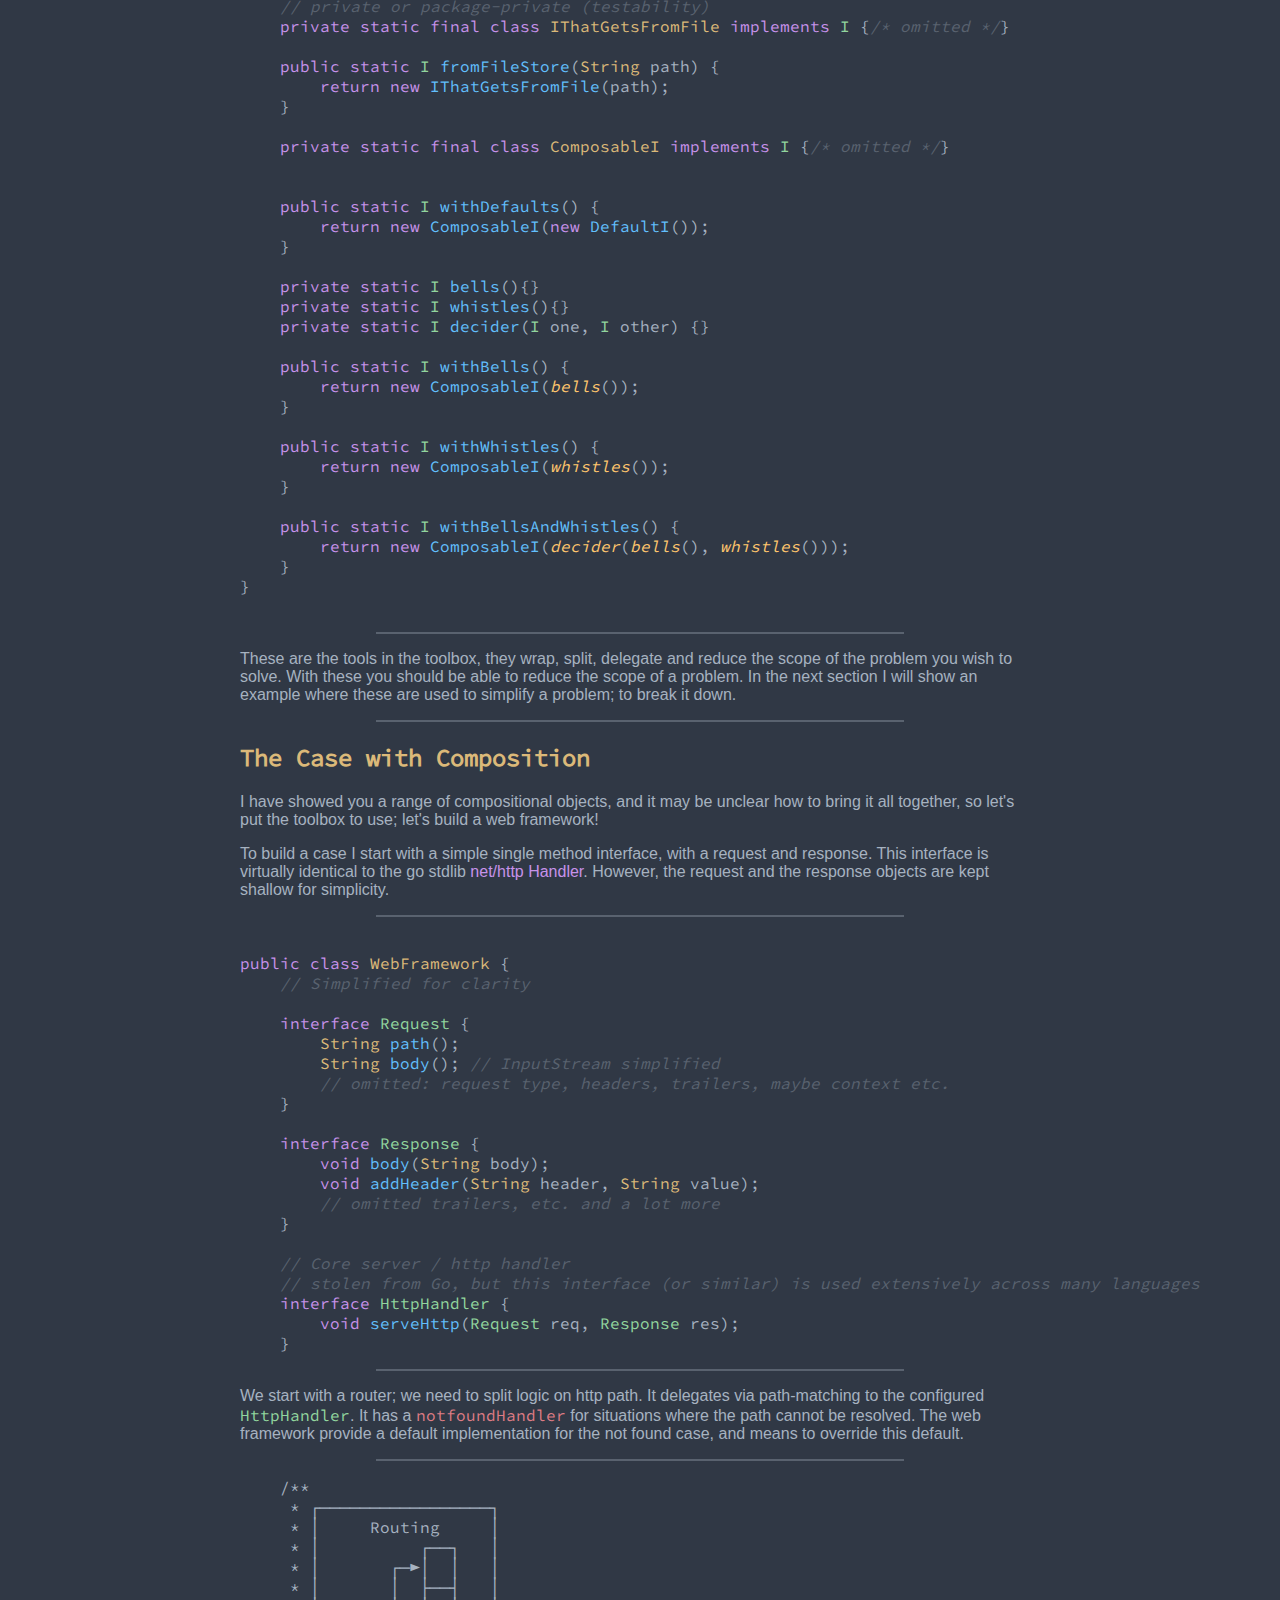
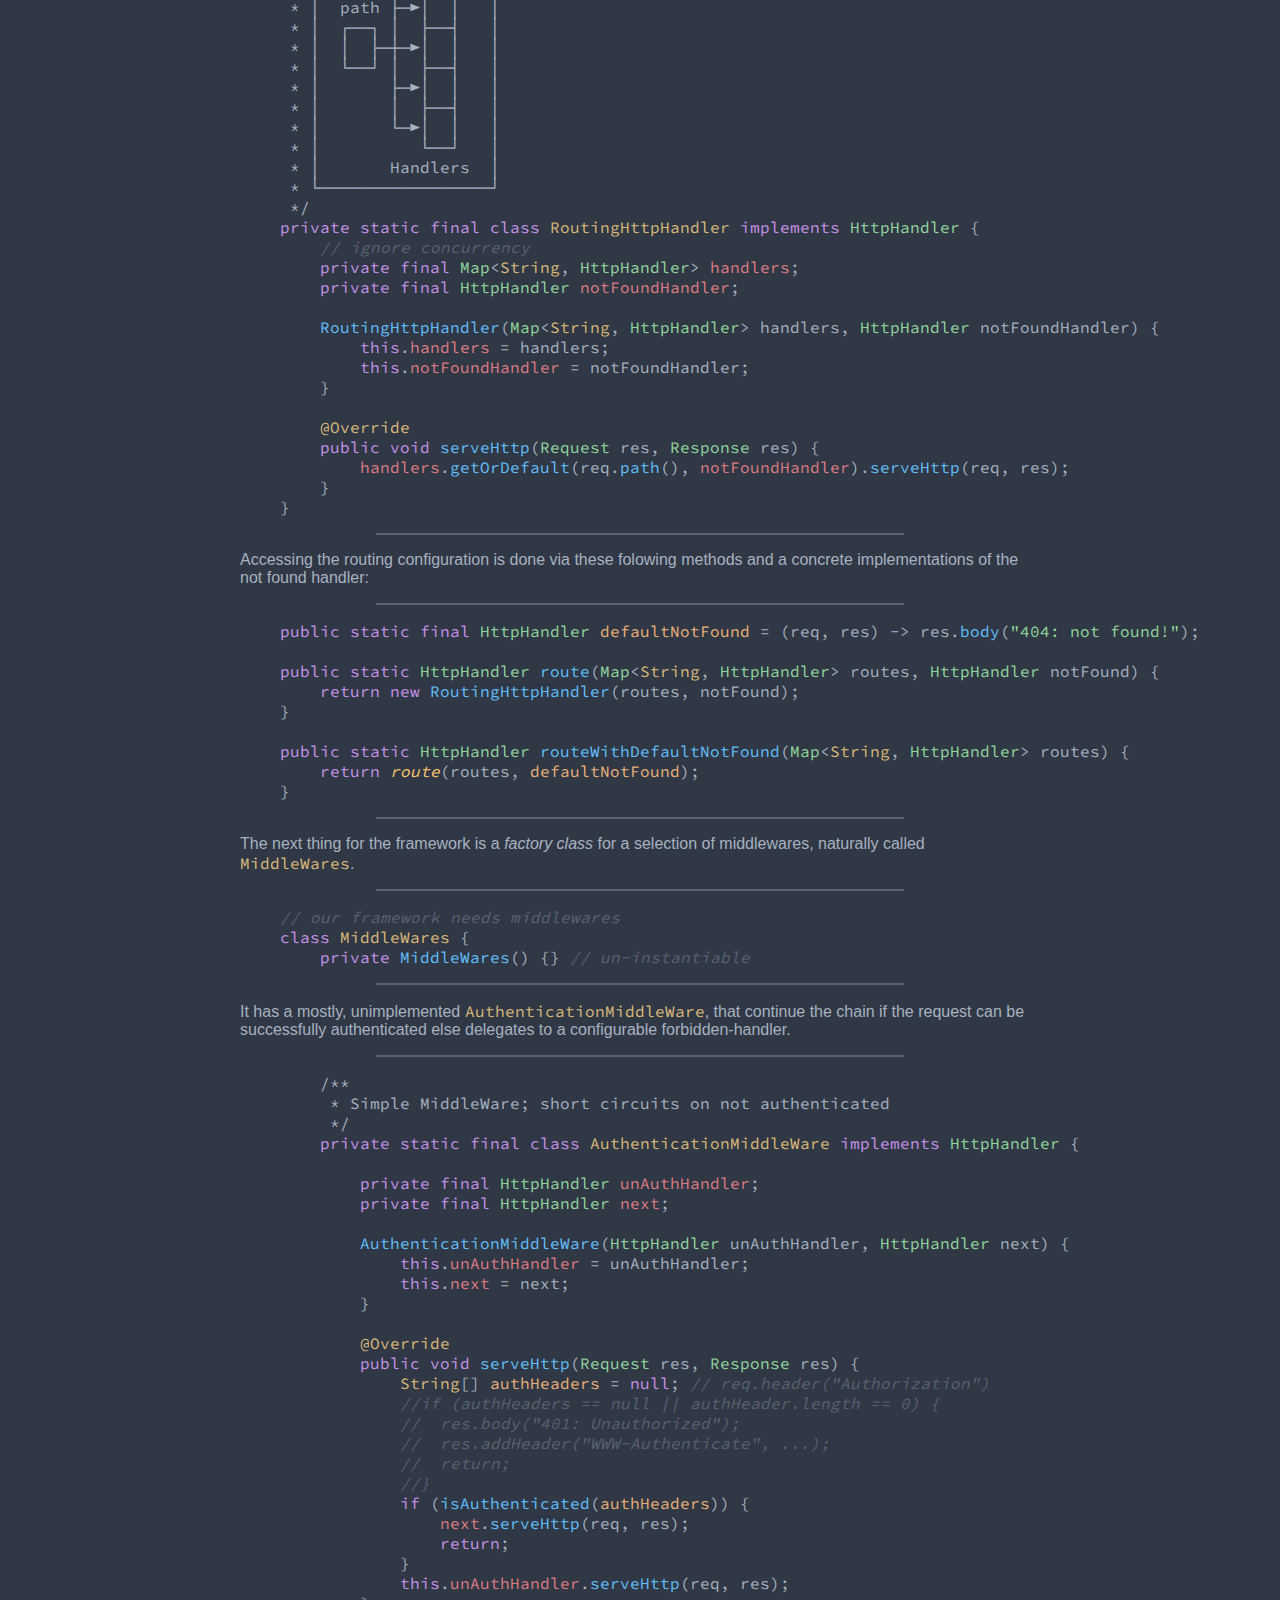
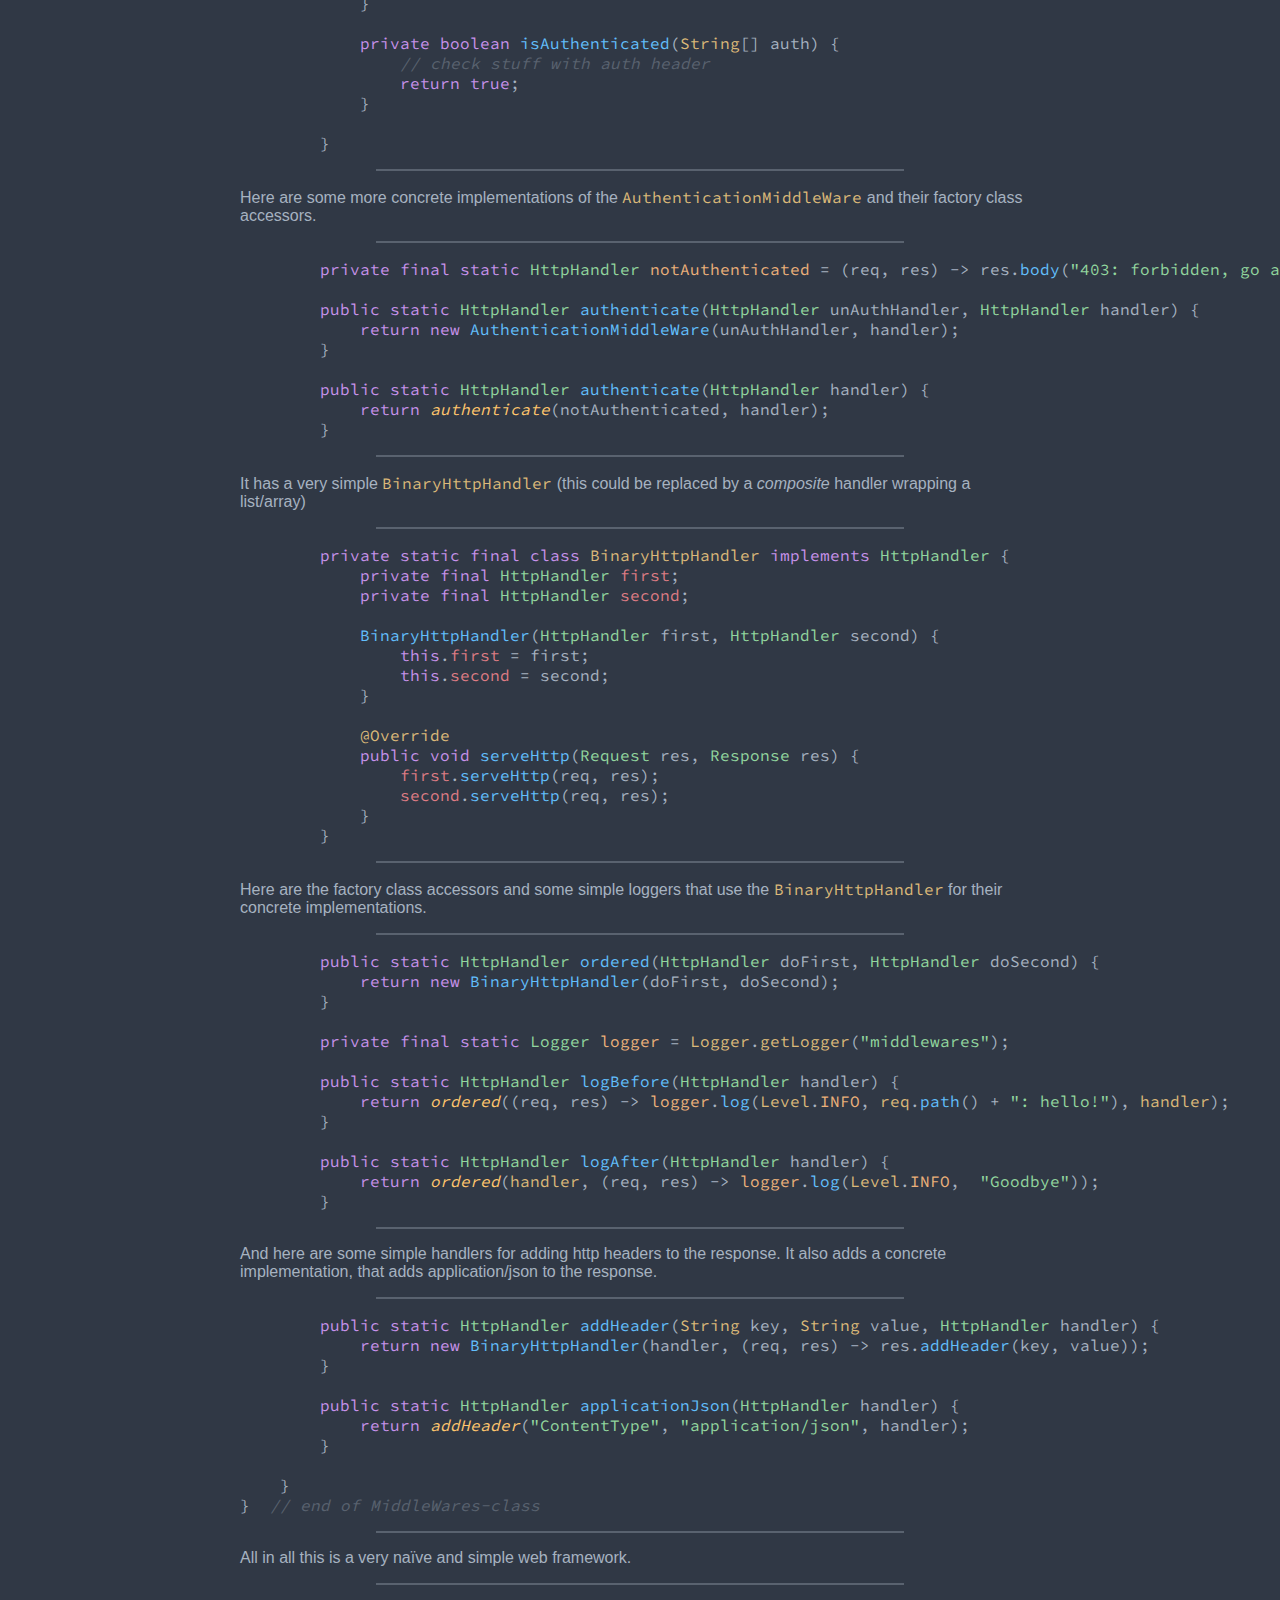
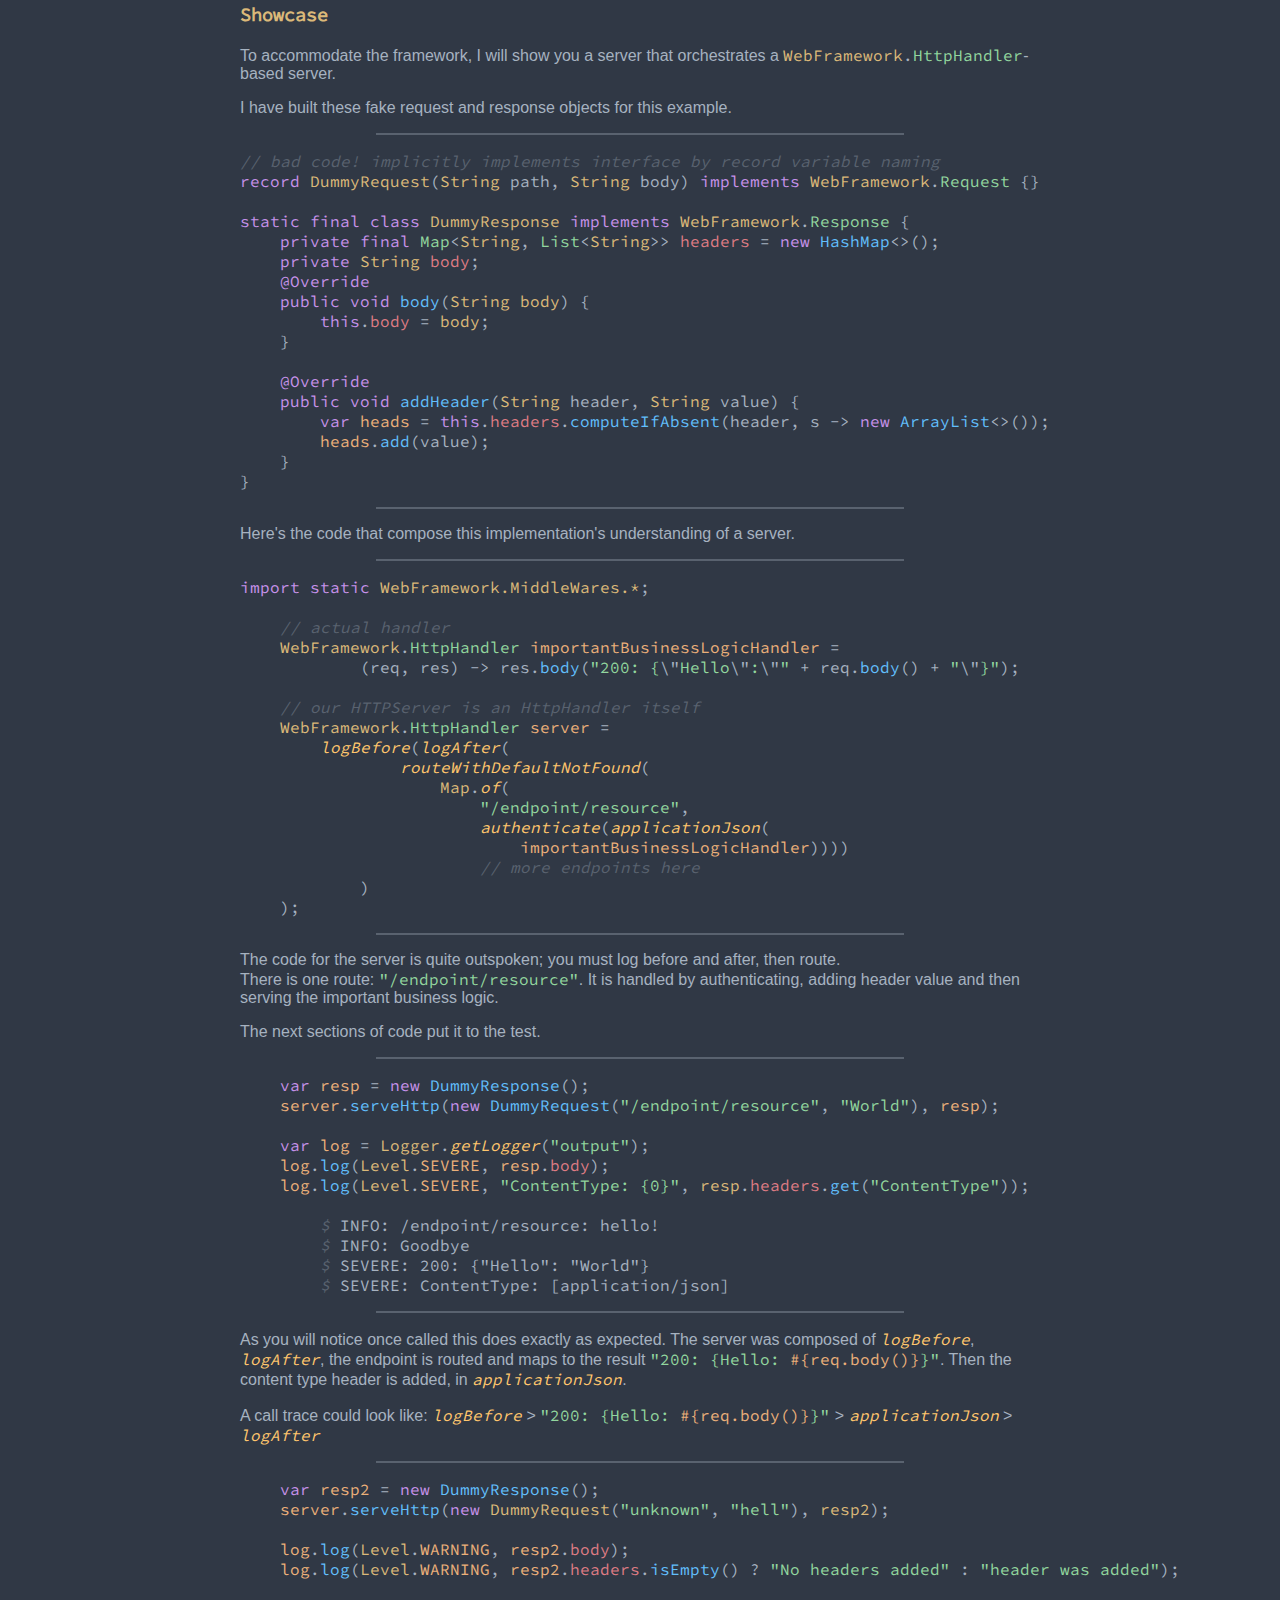
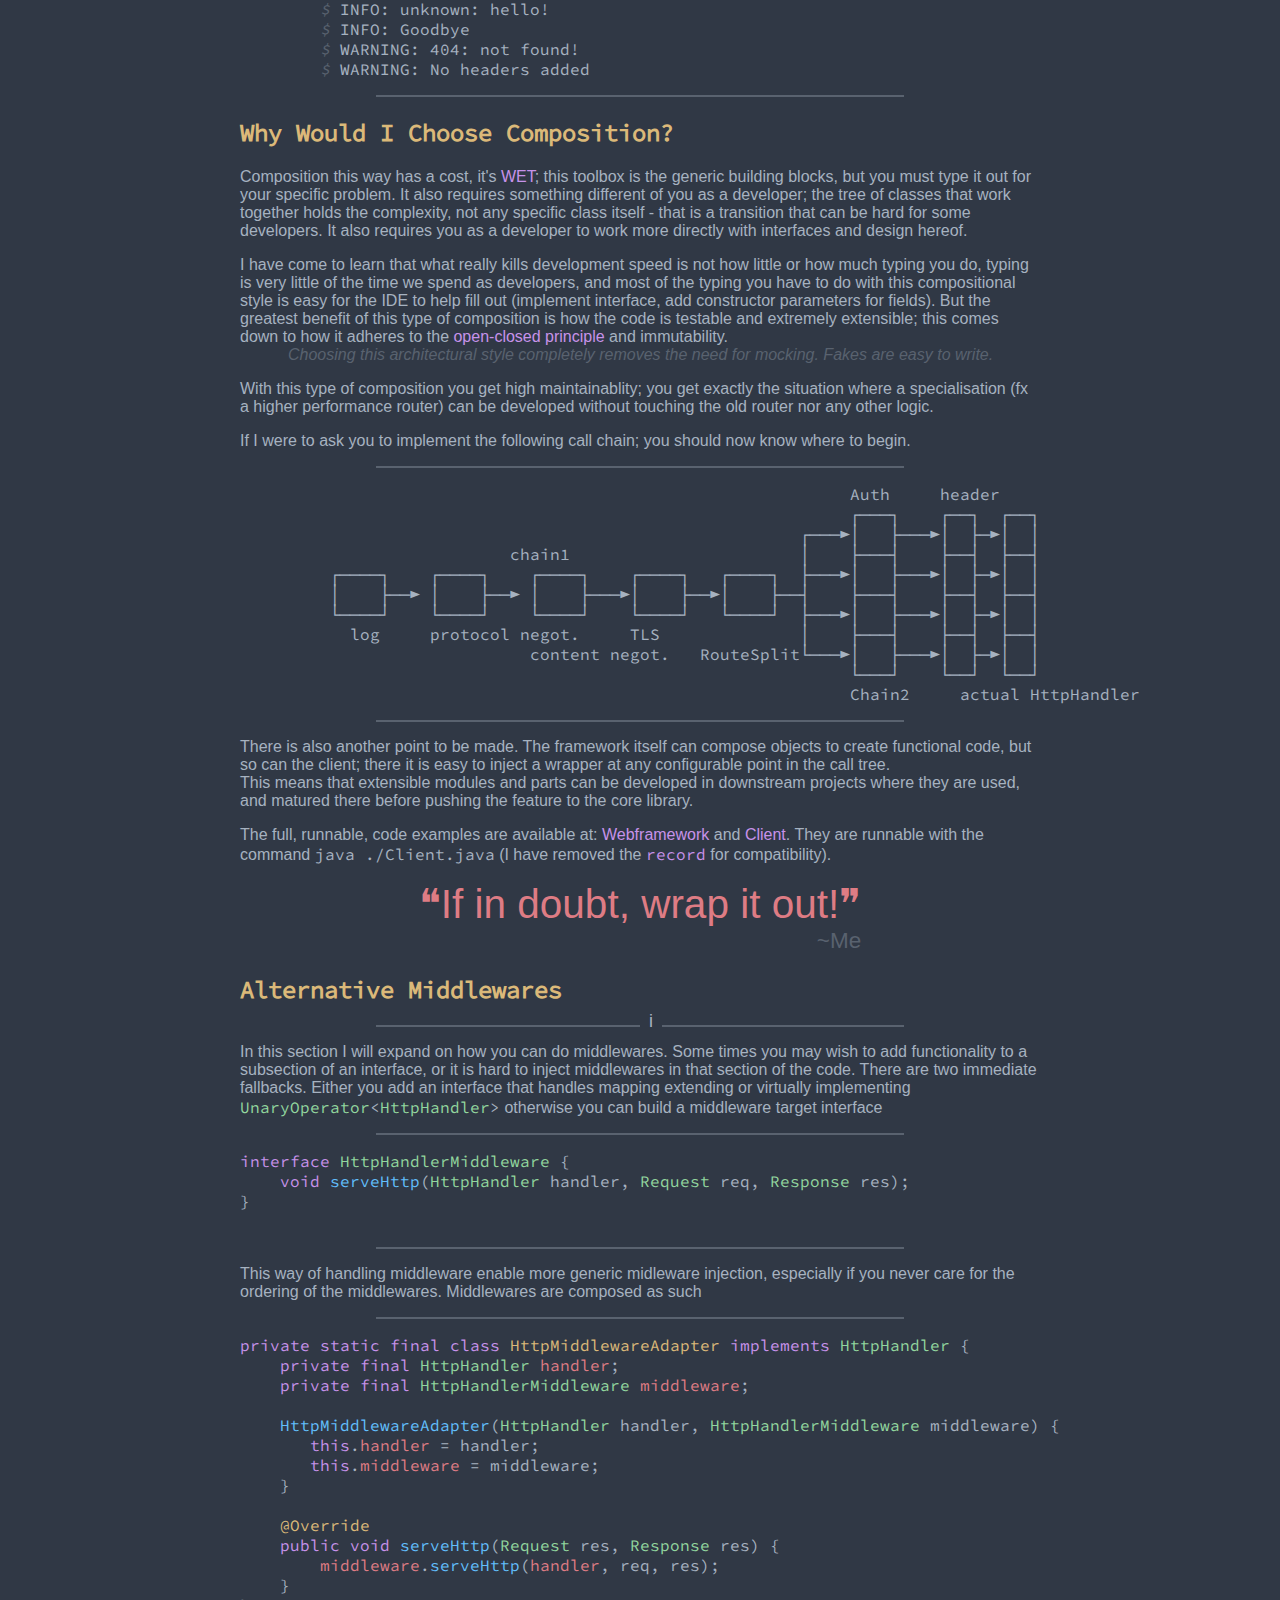
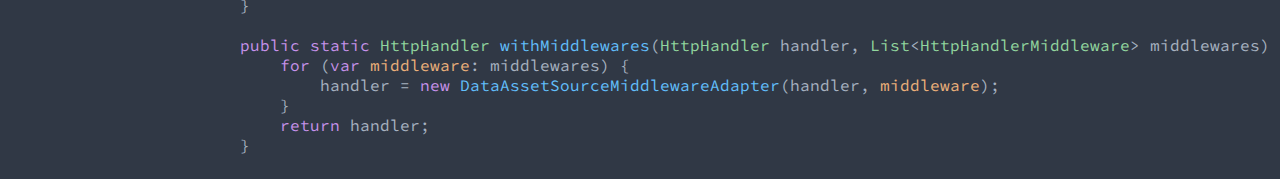
==== commit 3c2a341b: "Update index.html" ====
--- a/composition/index.html
+++ b/composition/index.html
@@ -816,6 +816,56 @@
           </div>
         </div>
     </section>
+   <section>
+
+    <h2>Alternative Middlewares</h2>
+
+    <div class="toggletip">
+        <hr>
+        <span>
+           This section expend beyond my talk
+        </span>
+    </div>
+
+    <p>
+
+       In this section I will expand on how you can do middlewares. Some times you may wish to add functionality to a subsection of an interface, or it is hard to inject middlewares in that section of the code. There are two immediate fallbacks. Either you add an interface that handles mapping extending or virtually implementing <span class="code"><span class="interface">UnaryOperator</span>&lt;<span class="interface">HttpHandler</span>&gt;</span>
+        otherwise you can build a middleware target interface
+</p>
+    <hr>
+    <pre>
+<span class="keyword">interface </span><span class="interface">HttpHandlerMiddleware </span>{
+    <span class="keyword">void</span> <span class="meth">serveHttp</span>(<span class="interface">HttpHandler</span> handler, <span class="interface">Request</span> req, <span class="interface">Response</span> res);
+}
+    </pre>
+    <hr>
+    <p>
+        This way of handling middleware enable more generic midleware injection, especially if you never care for the ordering of the middlewares. Middlewares are composed as such
+    </p>
+    <hr>
+    <pre><span class="keyword">private static final class </span><span class="class">HttpMiddlewareAdapter </span><span class="keyword">implements </span><span class="interface">HttpHandler </span>{
+    <span class="keyword">private final </span><span class="interface">HttpHandler </span><span class="instance">handler</span>;
+    <span class="keyword">private final </span><span class="interface">HttpHandlerMiddleware </span><span class="instance">middleware</span>;
+   
+    <span class="meth">HttpMiddlewareAdapter</span>(<span class="interface">HttpHandler</span> handler, <span class="interface">HttpHandlerMiddleware</span> middleware) {
+       <span class="keyword">this</span>.<span class="instance">handler </span>= handler;
+       <span class="keyword">this</span>.<span class="instance">middleware </span>= middleware;
+    }
+ 
+    <span class="class">@Override</span>
+    <span class="keyword">public void </span><span class="meth">serveHttp</span>(<span class="interface">Request</span> res, <span class="interface">Response</span> res) {
+        <span class="instance">middleware</span>.<span class="meth">serveHttp</span>(<span class="instance">handler</span>, req, res);
+    }
+}
+
+<span class="keyword">public static </span><span class="interface">HttpHandler </span><span class="meth">withMiddlewares</span>(<span class="interface">HttpHandler</span> handler, <span class="interface">List</span>&lt;<span class="interface">HttpHandlerMiddleware</span>&gt; middlewares) {
+    <span class="keyword">for</span> (<span class="keyword">var</span> <span class="final-static">middleware</span>: middlewares) {
+        handler = <span class="keyword">new</span><span class="meth"> DataAssetSourceMiddlewareAdapter</span>(handler, <span class="final-static">middleware</span>);
+    }
+    <span class="keyword">return</span> handler;
+}
+</pre>
+</section>
 </article>
 </body>
 </html>
